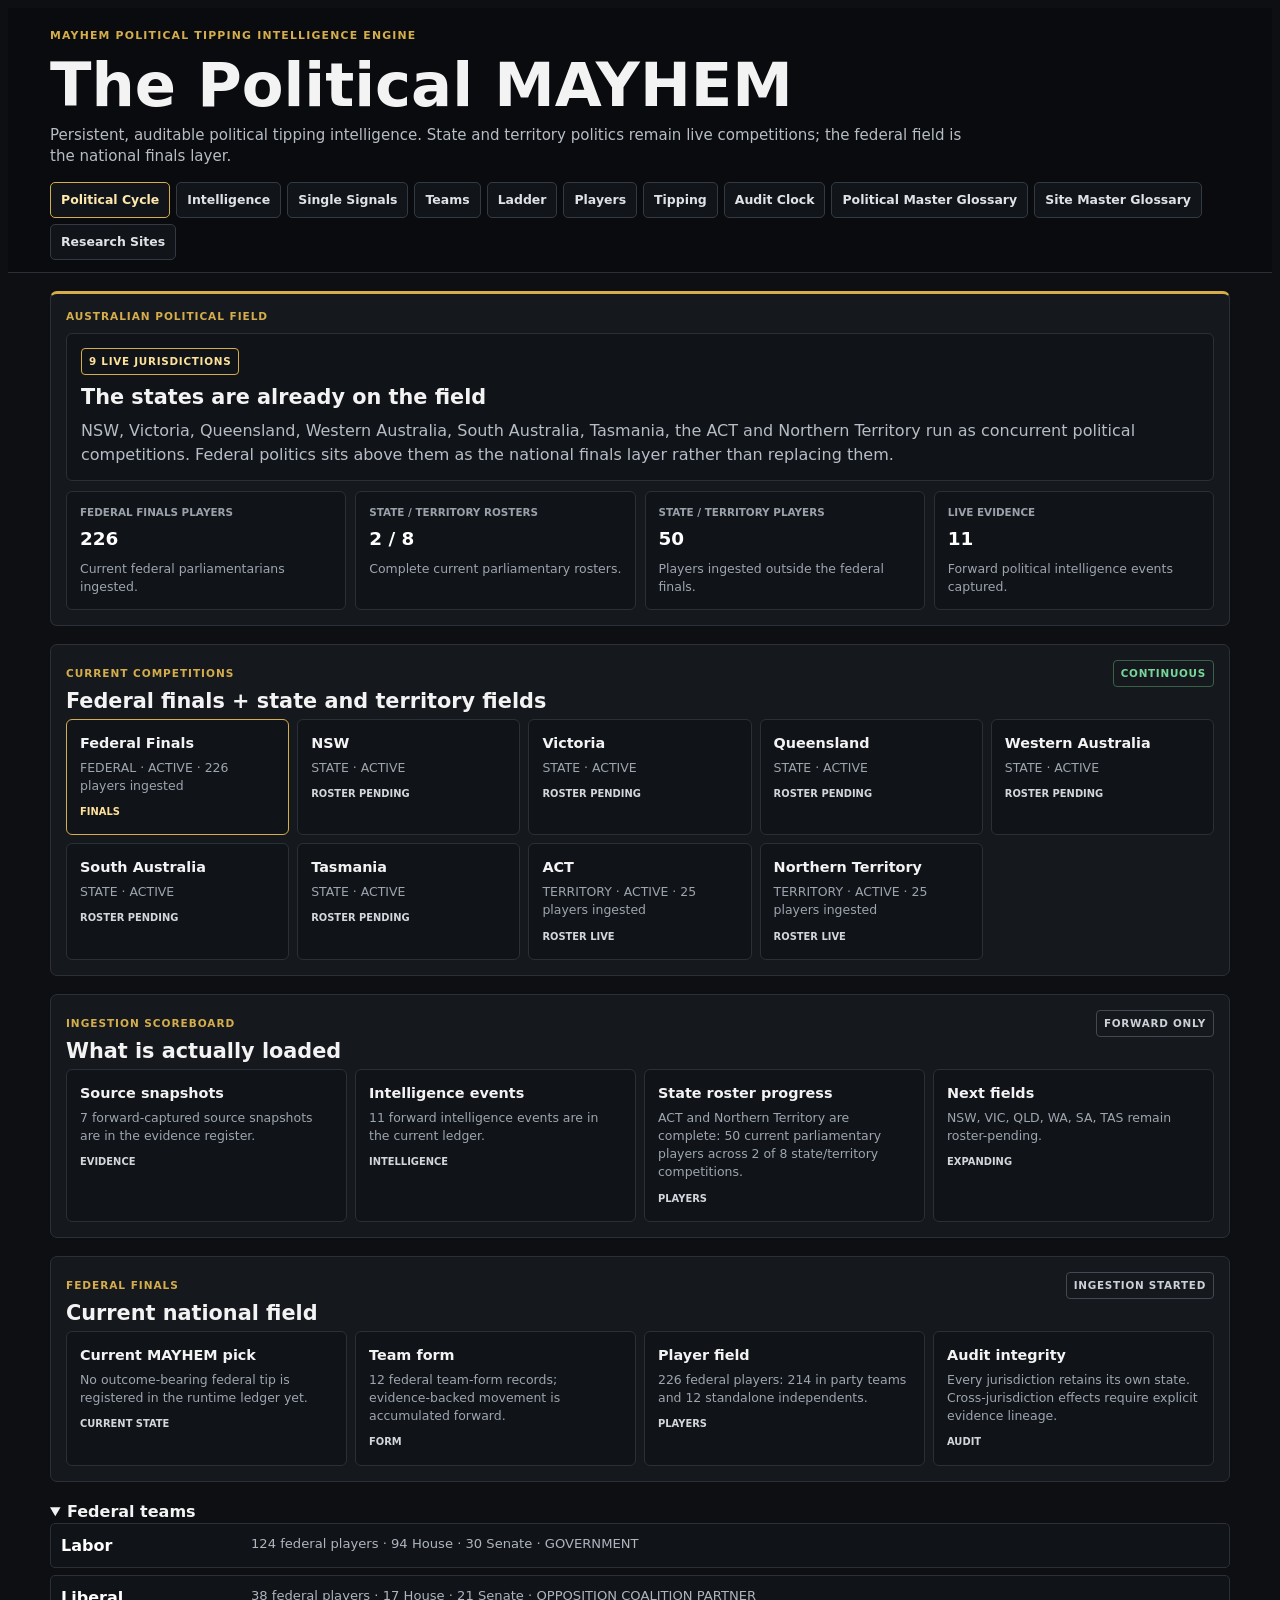
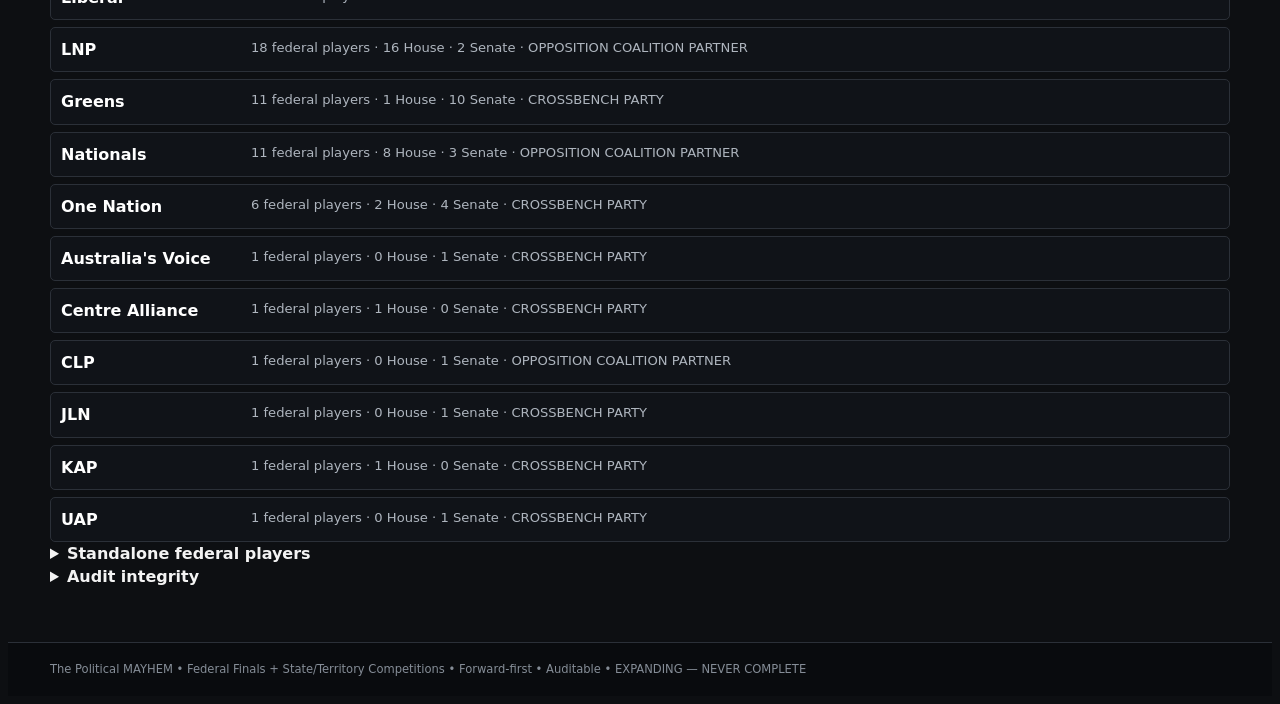
==== index.html @ 90566a1b "Show state territory roster ingestion progress" ====
<!doctype html>
<html lang="en"><head><meta charset="utf-8"><meta name="viewport" content="width=device-width,initial-scale=1"><title>The Political MAYHEM</title><link rel="stylesheet" href="site.css"></head>
<body><header class="topbar"><div class="wrap"><p class="eyebrow">MAYHEM POLITICAL TIPPING INTELLIGENCE ENGINE</p><h1>The Political MAYHEM</h1><p class="lede">Persistent, auditable political tipping intelligence. State and territory politics remain live competitions; the federal field is the national finals layer.</p><nav class="tabs"><a class="active" href="./">Political Cycle</a><a href="intelligence.html">Intelligence</a><a href="single-signals.html">Single Signals</a><a href="teams.html">Teams</a><a href="ladder.html">Ladder</a><a href="players.html">Players</a><a href="tipping.html">Tipping</a><a href="audit-clock.html">Audit Clock</a><a href="glossary.html">Political Master Glossary</a><a href="site-master-glossary.html">Site Master Glossary</a><a href="sites.html">Research Sites</a></nav></div></header>
<main class="wrap">
<section class="scoreboard"><div class="kicker">AUSTRALIAN POLITICAL FIELD</div><div class="empty-state"><span class="state-pill">9 LIVE JURISDICTIONS</span><h2>The states are already on the field</h2><p>NSW, Victoria, Queensland, Western Australia, South Australia, Tasmania, the ACT and Northern Territory run as concurrent political competitions. Federal politics sits above them as the national finals layer rather than replacing them.</p></div><div class="watch-grid"><article><small>FEDERAL FINALS PLAYERS</small><strong>226</strong><p>Current federal parliamentarians ingested.</p></article><article><small>STATE / TERRITORY ROSTERS</small><strong id="metric-state-rosters">—</strong><p>Complete current parliamentary rosters.</p></article><article><small>STATE / TERRITORY PLAYERS</small><strong id="metric-state-players">—</strong><p>Players ingested outside the federal finals.</p></article><article><small>LIVE EVIDENCE</small><strong id="metric-events">—</strong><p>Forward political intelligence events captured.</p></article></div></section>
<section><div class="section-head"><div><span class="kicker">CURRENT COMPETITIONS</span><h2>Federal finals + state and territory fields</h2></div><span class="live-dot">CONTINUOUS</span></div><div id="competition-grid" class="grid"><article><h3>Loading political fields…</h3></article></div></section>
<section><div class="section-head"><div><span class="kicker">INGESTION SCOREBOARD</span><h2>What is actually loaded</h2></div><span class="status-built">FORWARD ONLY</span></div><div class="grid"><article><h3>Source snapshots</h3><p id="source-summary">Loading source capture…</p><span>EVIDENCE</span></article><article><h3>Intelligence events</h3><p id="event-summary">Loading event ledger…</p><span>INTELLIGENCE</span></article><article><h3>State roster progress</h3><p id="state-roster-summary">Loading roster expansion…</p><span>PLAYERS</span></article><article><h3>Next fields</h3><p id="pending-summary">Loading remaining jurisdictions…</p><span>EXPANDING</span></article></div></section>
<section><div class="section-head"><div><span class="kicker">FEDERAL FINALS</span><h2>Current national field</h2></div><span class="status-built">INGESTION STARTED</span></div><div class="grid"><article><h3>Current MAYHEM pick</h3><p>No outcome-bearing federal tip is registered in the runtime ledger yet.</p><span>CURRENT STATE</span></article><article><h3>Team form</h3><p id="team-form-summary">Loading team form…</p><span>FORM</span></article><article><h3>Player field</h3><p id="player-summary">Loading players…</p><span>PLAYERS</span></article><article><h3>Audit integrity</h3><p>Every jurisdiction retains its own state. Cross-jurisdiction effects require explicit evidence lineage.</p><span>AUDIT</span></article></div></section>
<details open><summary><b>Federal teams</b></summary><div id="home-teams" class="feed"><div><b>Loading…</b><span>Current federal teams</span></div></div></details>
<details><summary><b>Standalone federal players</b></summary><p id="independent-summary">Loading independent player state…</p></details>
<details><summary><b>Audit integrity</b></summary><p>No hindsight reconstruction. No pending jurisdiction is presented as complete. Every future target keeps a distinct cutoff, freeze, verified outcome and grade.</p></details>
</main><footer><div class="wrap">The Political MAYHEM • Federal Finals + State/Territory Competitions • Forward-first • Auditable • EXPANDING — NEVER COMPLETE</div></footer>
<script>Promise.all([fetch('data/runtime/party-rosters.json?'+Date.now(),{cache:'no-store'}).then(r=>r.json()),fetch('data/runtime/team-player-form.json?'+Date.now(),{cache:'no-store'}).then(r=>r.json()),fetch('data/runtime/federal-parliamentary-players.json?'+Date.now(),{cache:'no-store'}).then(r=>r.json()),fetch('data/runtime/political-competitions.json?'+Date.now(),{cache:'no-store'}).then(r=>r.json()),fetch('data/runtime/forward-ingestion-manifest.json?'+Date.now(),{cache:'no-store'}).then(r=>r.json()),fetch('data/runtime/state-territory-parliamentary-players.json?'+Date.now(),{cache:'no-store'}).then(r=>r.json())]).then(([r,f,p,c,i,st])=>{const teams=r.parties||[];const li=i.live_evidence_ingestion||{};const completed=st.coverage?.completed_jurisdictions||[],pending=st.coverage?.pending_jurisdictions||[];document.getElementById('metric-state-rosters').textContent=`${completed.length} / 8`;document.getElementById('metric-state-players').textContent=st.coverage?.completed_player_count??0;document.getElementById('metric-events').textContent=li.intelligence_events_ingested??0;document.getElementById('source-summary').textContent=`${li.source_snapshots_ingested||0} forward-captured source snapshots are in the evidence register.`;document.getElementById('event-summary').textContent=`${li.intelligence_events_ingested||0} forward intelligence events are in the current ledger.`;document.getElementById('state-roster-summary').textContent=`ACT and Northern Territory are complete: ${st.coverage.completed_player_count} current parliamentary players across 2 of 8 state/territory competitions.`;document.getElementById('pending-summary').textContent=`${pending.map(x=>x.replace('AUS-','')).join(', ')} remain roster-pending.`;document.getElementById('team-form-summary').textContent=`${(f.team_form||[]).length} federal team-form records; evidence-backed movement is accumulated forward.`;document.getElementById('player-summary').textContent=`${p.counts.total_players} federal players: ${p.counts.party_affiliated} in party teams and ${p.counts.independents} standalone independents.`;document.getElementById('independent-summary').textContent=`${p.counts.independents} independent federal parliamentarians remain standalone players rather than a synthetic team.`;document.getElementById('competition-grid').innerHTML=(c.competitions||[]).map(x=>`<article class="${x.level==='FEDERAL'?'next':''}"><h3>${x.public_label}</h3><p>${x.level.replace('_',' ')} · ${x.field_state}${x.ingested_player_count!=null?` · ${x.ingested_player_count} players ingested`:''}</p><span>${x.level==='FEDERAL'?'FINALS':x.ingestion_state==='CURRENT_PARLIAMENTARY_ROSTER_INGESTED'?'ROSTER LIVE':'ROSTER PENDING'}</span></article>`).join('');document.getElementById('home-teams').innerHTML=teams.slice().sort((a,b)=>b.player_count-a.player_count||a.short_name.localeCompare(b.short_name)).map(x=>`<div><b>${x.short_name}</b><span>${x.player_count} federal players · ${x.house_players} House · ${x.senate_players} Senate · ${x.team_state.replaceAll('_',' ')}</span></div>`).join('')}).catch(()=>{});</script></body></html>
---- site.css ----
:root{font-family:Inter,system-ui,-apple-system,BlinkMacSystemFont,"Segoe UI",sans-serif;color:#f3f3f3;background:#0d0f12;line-height:1.45;--panel:#15181d;--panel2:#101318;--line:#2b3038;--gold:#d5ad4b;--muted:#9aa1ab;--good:#78d69a}.wrap{width:min(1180px,calc(100% - 24px));margin:auto}.topbar{background:#090b0e;border-bottom:1px solid var(--line);padding:20px 0 12px;position:sticky;top:0;z-index:10}.eyebrow{margin:0;color:var(--gold);font-size:.68rem;letter-spacing:.11em;font-weight:900}.topbar h1{font-size:clamp(2rem,6vw,3.8rem);line-height:.95;margin:.22em 0 .16em}.lede{max-width:920px;color:#b7bdc5;margin:0 0 14px;font-size:.94rem}.tabs{display:flex;flex-wrap:wrap;gap:6px}.tabs a{color:#dfe3e8;text-decoration:none;border:1px solid #343a43;background:#11151a;padding:8px 10px;border-radius:5px;font-size:.78rem;font-weight:800}.tabs a.active,.tabs a:hover{border-color:var(--gold);color:#ffe9ad}main{padding:18px 0 54px}section{margin:0 0 18px;background:var(--panel);border:1px solid var(--line);border-radius:7px;padding:15px}.kicker{font-size:.66rem;font-weight:900;letter-spacing:.09em;color:var(--gold)}h2{font-size:1.3rem;margin:.2em 0 .55em}.scoreboard{border-top:3px solid var(--gold)}.empty-state{background:var(--panel2);border:1px solid var(--line);padding:14px;border-radius:6px;margin-top:8px}.empty-state h2{margin:.35em 0}.empty-state p,.section-copy{color:#b6bdc6;margin:0}.state-pill,.live-dot,.status-built,.status-live{display:inline-block;font-size:.65rem;font-weight:900;letter-spacing:.07em;border:1px solid #424955;padding:5px 7px;border-radius:4px}.state-pill,.status-live{border-color:var(--gold);color:#ffe29a}.live-dot{color:var(--good);border-color:#386248}.status-built{color:#cbd1d8}.watch-grid{display:grid;grid-template-columns:repeat(4,1fr);gap:9px;margin-top:10px}.watch-grid article,.clock-grid article,.grid article{background:var(--panel2);border:1px solid var(--line);border-radius:6px;padding:13px}.watch-grid small{display:block;color:var(--muted);font-size:.65rem;font-weight:800}.watch-grid strong{display:block;font-size:1.15rem;margin:.35em 0;color:#fff}.watch-grid p,.grid p{font-size:.78rem;color:#9da5af;margin:0}.section-head{display:flex;align-items:flex-start;justify-content:space-between;gap:12px}.section-head h2{margin:.15em 0}.feed{display:grid;gap:7px}.feed div{display:grid;grid-template-columns:180px 1fr;gap:10px;padding:10px;background:var(--panel2);border:1px solid var(--line);border-radius:5px}.feed b{color:#fff}.feed span{color:#aeb5be;font-size:.82rem}.tip-flow{display:flex;flex-wrap:wrap;gap:6px;align-items:center;margin:10px 0}.node{padding:9px 10px;border:1px solid #3a414b;background:var(--panel2);border-radius:5px;font-size:.8rem;font-weight:800}.arrow{color:var(--gold);font-weight:900}.rules{display:grid;gap:7px}.rules p{background:var(--panel2);border-left:3px solid var(--gold);margin:0;padding:9px 11px;color:#b9c0c8;font-size:.8rem}.clock-grid{display:grid;grid-template-columns:repeat(3,1fr);gap:8px}.clock-grid strong{display:block;color:#fff;font-size:.78rem}.clock-grid span{display:block;color:#9ea6b0;font-size:.76rem;margin-top:4px}.grid{display:grid;grid-template-columns:repeat(auto-fit,minmax(210px,1fr));gap:8px}.grid h3{font-size:.9rem;margin:0 0 5px}.grid article>span{display:inline-block;margin-top:10px;font-size:.62rem;font-weight:900;color:#d2d7dd}.grid article.next{border-color:var(--gold)}.grid article.next>span{color:#ffe09a}.layers{display:grid;gap:7px;margin-top:10px}.layers div{display:grid;grid-template-columns:150px 210px 1fr;gap:10px;align-items:center;padding:10px;background:var(--panel2);border:1px solid var(--line);border-radius:5px}.layers small{font-family:ui-monospace,SFMono-Regular,Menlo,monospace;color:#d1b364}.layers p{margin:0;color:#9fa7b1;font-size:.78rem}.roster-meta{margin:10px 0;color:#8f98a4;font-size:.72rem}.party-rosters{display:grid;grid-template-columns:repeat(auto-fit,minmax(300px,1fr));gap:10px;margin-top:10px}.party-card{background:#0d1014;border:1px solid #303640;border-radius:7px;overflow:hidden}.party-head{display:flex;justify-content:space-between;gap:10px;padding:13px;border-bottom:1px solid #272d35;background:#11151a}.team-label,.player-label{display:block;font-size:.58rem;letter-spacing:.1em;font-weight:900;color:var(--gold)}.party-head h3{margin:.1em 0 0;font-size:1.2rem}.party-full{margin:2px 0 0;color:#9099a5;font-size:.72rem}.team-state{align-self:flex-start;border:1px solid #3b424d;border-radius:4px;padding:4px 6px;font-size:.58rem;font-weight:900;color:#c8ced5;text-align:right}.leader-strip{display:grid;grid-template-columns:110px 1fr;gap:8px;padding:9px 12px;border-bottom:1px solid #242a31;background:#15191f;font-size:.72rem}.leader-strip b{color:#d5ad4b}.leader-strip span{color:#f3f3f3;font-weight:800}.form-strip{display:grid;grid-template-columns:repeat(4,1fr);gap:1px;background:#242a31;border-bottom:1px solid #242a31}.form-strip>div{background:#101318;padding:9px 10px}.form-strip small{display:block;color:#7f8995;font-size:.56rem;font-weight:900;letter-spacing:.06em}.form-strip strong{display:block;color:#f1f3f5;font-size:.7rem;margin-top:2px}.roster{display:grid}.player-row{display:grid;grid-template-columns:minmax(130px,.8fr) 1.2fr;gap:10px;padding:10px 12px;border-bottom:1px solid #20262d}.player-row:last-child{border-bottom:0}.player-row b{display:block;color:#fff;font-size:.8rem;margin-top:2px}.player-row>span{font-size:.72rem;color:#9fa8b3}footer{border-top:1px solid var(--line);background:#090b0e;color:#858d97;padding:18px 0;font-size:.72rem}@media(max-width:760px){.topbar{position:static}.lede{font-size:.85rem}.tabs{gap:5px}.tabs a{font-size:.7rem;padding:7px 8px}.watch-grid{grid-template-columns:1fr 1fr}.clock-grid{grid-template-columns:1fr}.feed div,.layers div{grid-template-columns:1fr}.tip-flow{display:grid;grid-template-columns:1fr}.arrow{display:none}.node{width:100%;box-sizing:border-box}.section-head{align-items:flex-start}.grid{grid-template-columns:1fr 1fr}.party-rosters{grid-template-columns:1fr}.player-row{grid-template-columns:1fr}.leader-strip{grid-template-columns:1fr}.form-strip{grid-template-columns:1fr 1fr}}@media(max-width:460px){.wrap{width:min(100% - 14px,1180px)}section{padding:11px}.watch-grid,.grid{grid-template-columns:1fr}.topbar h1{font-size:2.1rem}.tabs a{flex:1 1 auto;text-align:center}.section-head{display:block}.section-head>span{margin-top:4px}.empty-state h2{font-size:1.15rem}.party-head{display:block}.team-state{display:inline-block;margin-top:7px}.form-strip{grid-template-columns:1fr 1fr}}
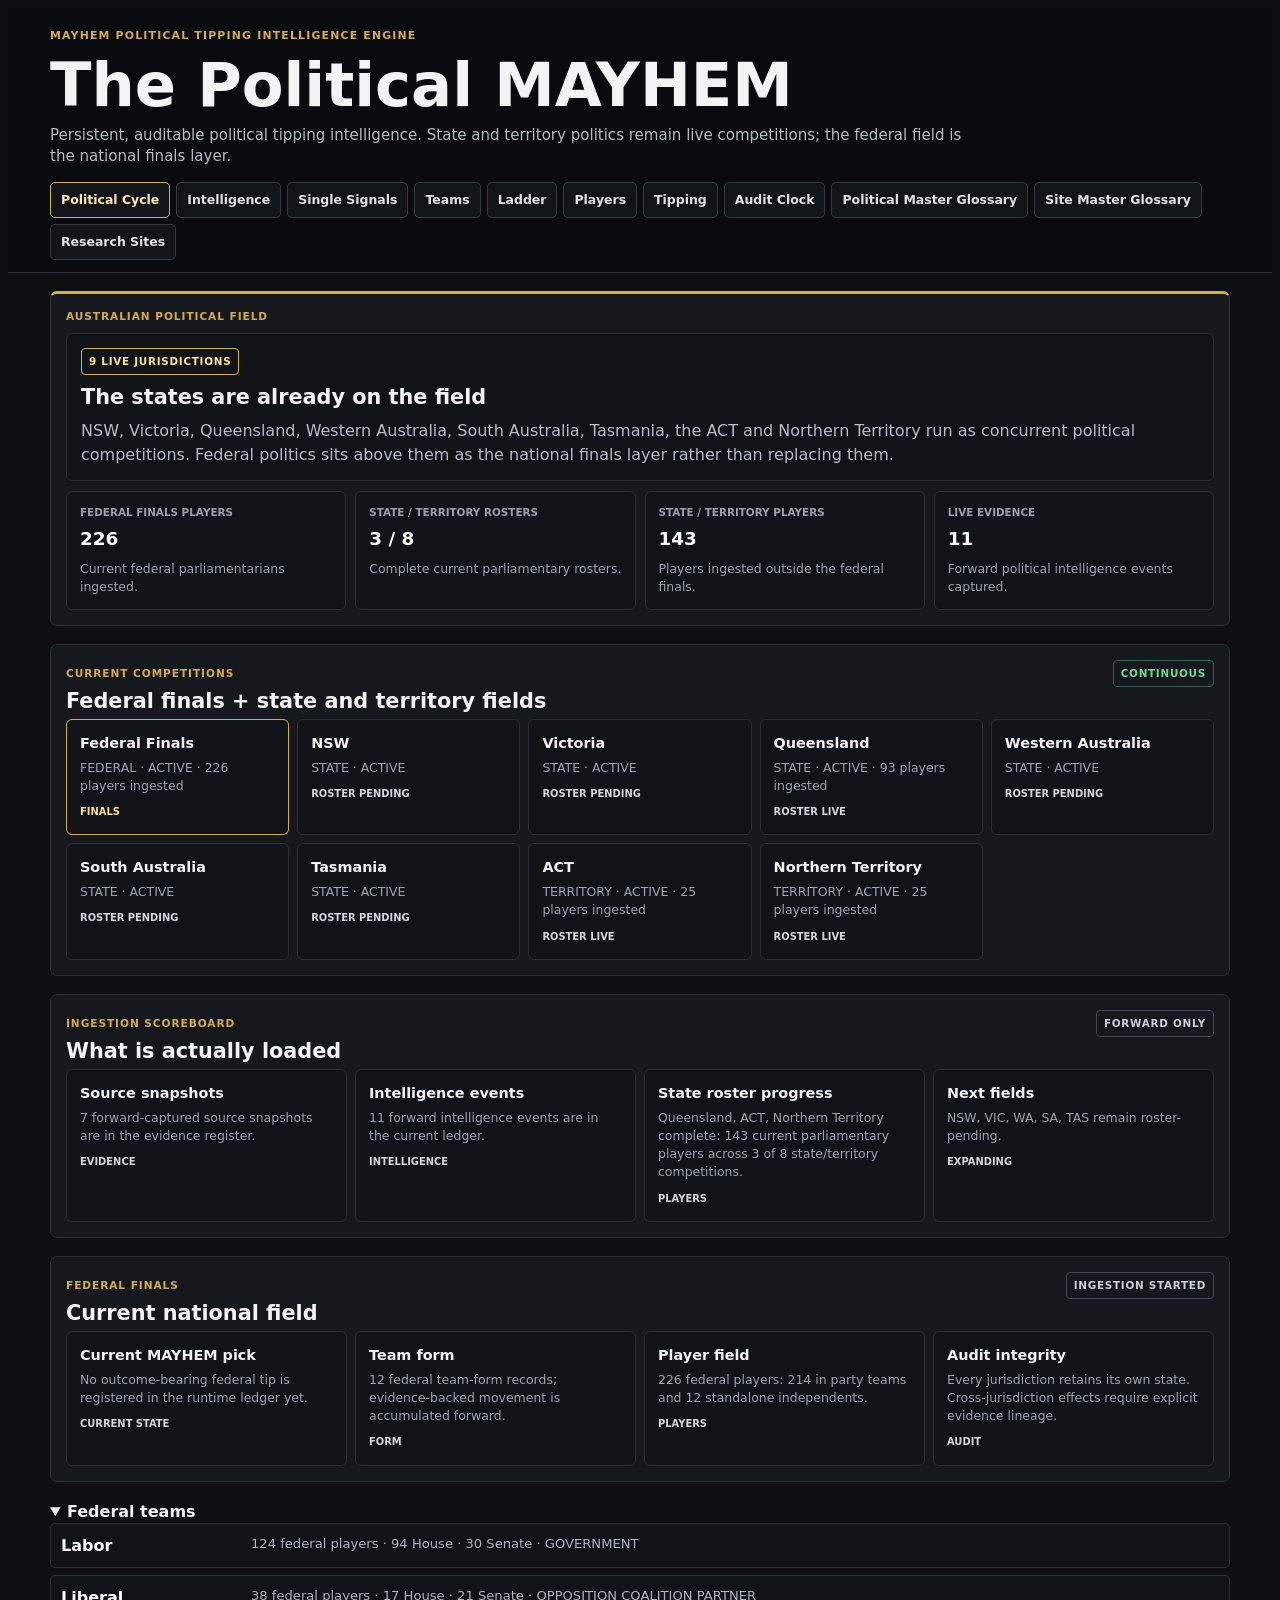
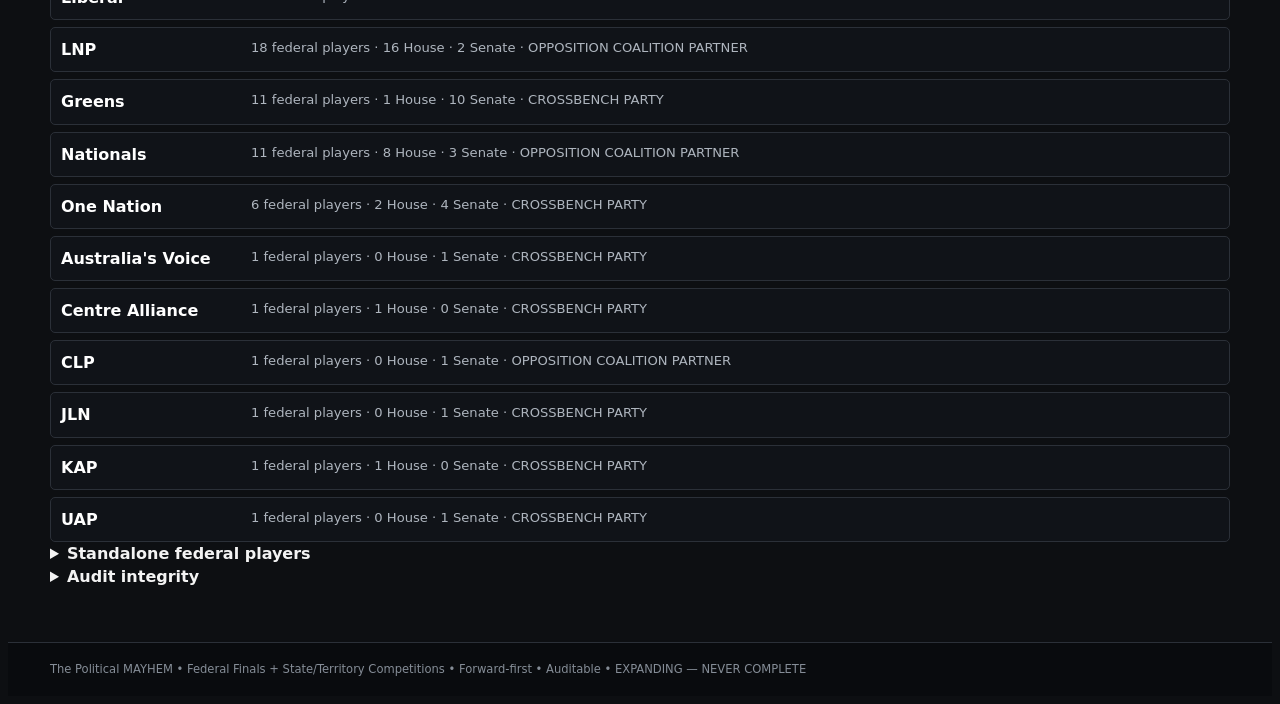
==== commit 251e2a2c: "Show Queensland roster ingestion on political field" ====
--- a/index.html
+++ b/index.html
@@ -10,4 +10,4 @@
 <details><summary><b>Standalone federal players</b></summary><p id="independent-summary">Loading independent player state…</p></details>
 <details><summary><b>Audit integrity</b></summary><p>No hindsight reconstruction. No pending jurisdiction is presented as complete. Every future target keeps a distinct cutoff, freeze, verified outcome and grade.</p></details>
 </main><footer><div class="wrap">The Political MAYHEM • Federal Finals + State/Territory Competitions • Forward-first • Auditable • EXPANDING — NEVER COMPLETE</div></footer>
-<script>Promise.all([fetch('data/runtime/party-rosters.json?'+Date.now(),{cache:'no-store'}).then(r=>r.json()),fetch('data/runtime/team-player-form.json?'+Date.now(),{cache:'no-store'}).then(r=>r.json()),fetch('data/runtime/federal-parliamentary-players.json?'+Date.now(),{cache:'no-store'}).then(r=>r.json()),fetch('data/runtime/political-competitions.json?'+Date.now(),{cache:'no-store'}).then(r=>r.json()),fetch('data/runtime/forward-ingestion-manifest.json?'+Date.now(),{cache:'no-store'}).then(r=>r.json()),fetch('data/runtime/state-territory-parliamentary-players.json?'+Date.now(),{cache:'no-store'}).then(r=>r.json())]).then(([r,f,p,c,i,st])=>{const teams=r.parties||[];const li=i.live_evidence_ingestion||{};const completed=st.coverage?.completed_jurisdictions||[],pending=st.coverage?.pending_jurisdictions||[];document.getElementById('metric-state-rosters').textContent=`${completed.length} / 8`;document.getElementById('metric-state-players').textContent=st.coverage?.completed_player_count??0;document.getElementById('metric-events').textContent=li.intelligence_events_ingested??0;document.getElementById('source-summary').textContent=`${li.source_snapshots_ingested||0} forward-captured source snapshots are in the evidence register.`;document.getElementById('event-summary').textContent=`${li.intelligence_events_ingested||0} forward intelligence events are in the current ledger.`;document.getElementById('state-roster-summary').textContent=`ACT and Northern Territory are complete: ${st.coverage.completed_player_count} current parliamentary players across 2 of 8 state/territory competitions.`;document.getElementById('pending-summary').textContent=`${pending.map(x=>x.replace('AUS-','')).join(', ')} remain roster-pending.`;document.getElementById('team-form-summary').textContent=`${(f.team_form||[]).length} federal team-form records; evidence-backed movement is accumulated forward.`;document.getElementById('player-summary').textContent=`${p.counts.total_players} federal players: ${p.counts.party_affiliated} in party teams and ${p.counts.independents} standalone independents.`;document.getElementById('independent-summary').textContent=`${p.counts.independents} independent federal parliamentarians remain standalone players rather than a synthetic team.`;document.getElementById('competition-grid').innerHTML=(c.competitions||[]).map(x=>`<article class="${x.level==='FEDERAL'?'next':''}"><h3>${x.public_label}</h3><p>${x.level.replace('_',' ')} · ${x.field_state}${x.ingested_player_count!=null?` · ${x.ingested_player_count} players ingested`:''}</p><span>${x.level==='FEDERAL'?'FINALS':x.ingestion_state==='CURRENT_PARLIAMENTARY_ROSTER_INGESTED'?'ROSTER LIVE':'ROSTER PENDING'}</span></article>`).join('');document.getElementById('home-teams').innerHTML=teams.slice().sort((a,b)=>b.player_count-a.player_count||a.short_name.localeCompare(b.short_name)).map(x=>`<div><b>${x.short_name}</b><span>${x.player_count} federal players · ${x.house_players} House · ${x.senate_players} Senate · ${x.team_state.replaceAll('_',' ')}</span></div>`).join('')}).catch(()=>{});</script></body></html>+<script>Promise.all([fetch('data/runtime/party-rosters.json?'+Date.now(),{cache:'no-store'}).then(r=>r.json()),fetch('data/runtime/team-player-form.json?'+Date.now(),{cache:'no-store'}).then(r=>r.json()),fetch('data/runtime/federal-parliamentary-players.json?'+Date.now(),{cache:'no-store'}).then(r=>r.json()),fetch('data/runtime/political-competitions.json?'+Date.now(),{cache:'no-store'}).then(r=>r.json()),fetch('data/runtime/forward-ingestion-manifest.json?'+Date.now(),{cache:'no-store'}).then(r=>r.json())]).then(([r,f,p,c,i])=>{const teams=r.parties||[];const li=i.live_evidence_ingestion||{},progress=c.ingestion_progress||{};const completeFields=(c.competitions||[]).filter(x=>x.level!=='FEDERAL'&&x.ingestion_state==='CURRENT_PARLIAMENTARY_ROSTER_INGESTED');const pending=progress.remaining_jurisdictions||[];document.getElementById('metric-state-rosters').textContent=`${progress.state_territory_jurisdictions_with_complete_current_player_rosters||0} / ${progress.state_territory_jurisdictions_total||8}`;document.getElementById('metric-state-players').textContent=progress.state_territory_players_ingested||0;document.getElementById('metric-events').textContent=li.intelligence_events_ingested??0;document.getElementById('source-summary').textContent=`${li.source_snapshots_ingested||0} forward-captured source snapshots are in the evidence register.`;document.getElementById('event-summary').textContent=`${li.intelligence_events_ingested||0} forward intelligence events are in the current ledger.`;document.getElementById('state-roster-summary').textContent=`${completeFields.map(x=>x.public_label).join(', ')} complete: ${progress.state_territory_players_ingested||0} current parliamentary players across ${completeFields.length} of ${progress.state_territory_jurisdictions_total||8} state/territory competitions.`;document.getElementById('pending-summary').textContent=`${pending.map(x=>x.replace('AUS-','')).join(', ')} remain roster-pending.`;document.getElementById('team-form-summary').textContent=`${(f.team_form||[]).length} federal team-form records; evidence-backed movement is accumulated forward.`;document.getElementById('player-summary').textContent=`${p.counts.total_players} federal players: ${p.counts.party_affiliated} in party teams and ${p.counts.independents} standalone independents.`;document.getElementById('independent-summary').textContent=`${p.counts.independents} independent federal parliamentarians remain standalone players rather than a synthetic team.`;document.getElementById('competition-grid').innerHTML=(c.competitions||[]).map(x=>`<article class="${x.level==='FEDERAL'?'next':''}"><h3>${x.public_label}</h3><p>${x.level.replace('_',' ')} · ${x.field_state}${x.ingested_player_count!=null?` · ${x.ingested_player_count} players ingested`:''}</p><span>${x.level==='FEDERAL'?'FINALS':x.ingestion_state==='CURRENT_PARLIAMENTARY_ROSTER_INGESTED'?'ROSTER LIVE':'ROSTER PENDING'}</span></article>`).join('');document.getElementById('home-teams').innerHTML=teams.slice().sort((a,b)=>b.player_count-a.player_count||a.short_name.localeCompare(b.short_name)).map(x=>`<div><b>${x.short_name}</b><span>${x.player_count} federal players · ${x.house_players} House · ${x.senate_players} Senate · ${x.team_state.replaceAll('_',' ')}</span></div>`).join('')}).catch(()=>{});</script></body></html>
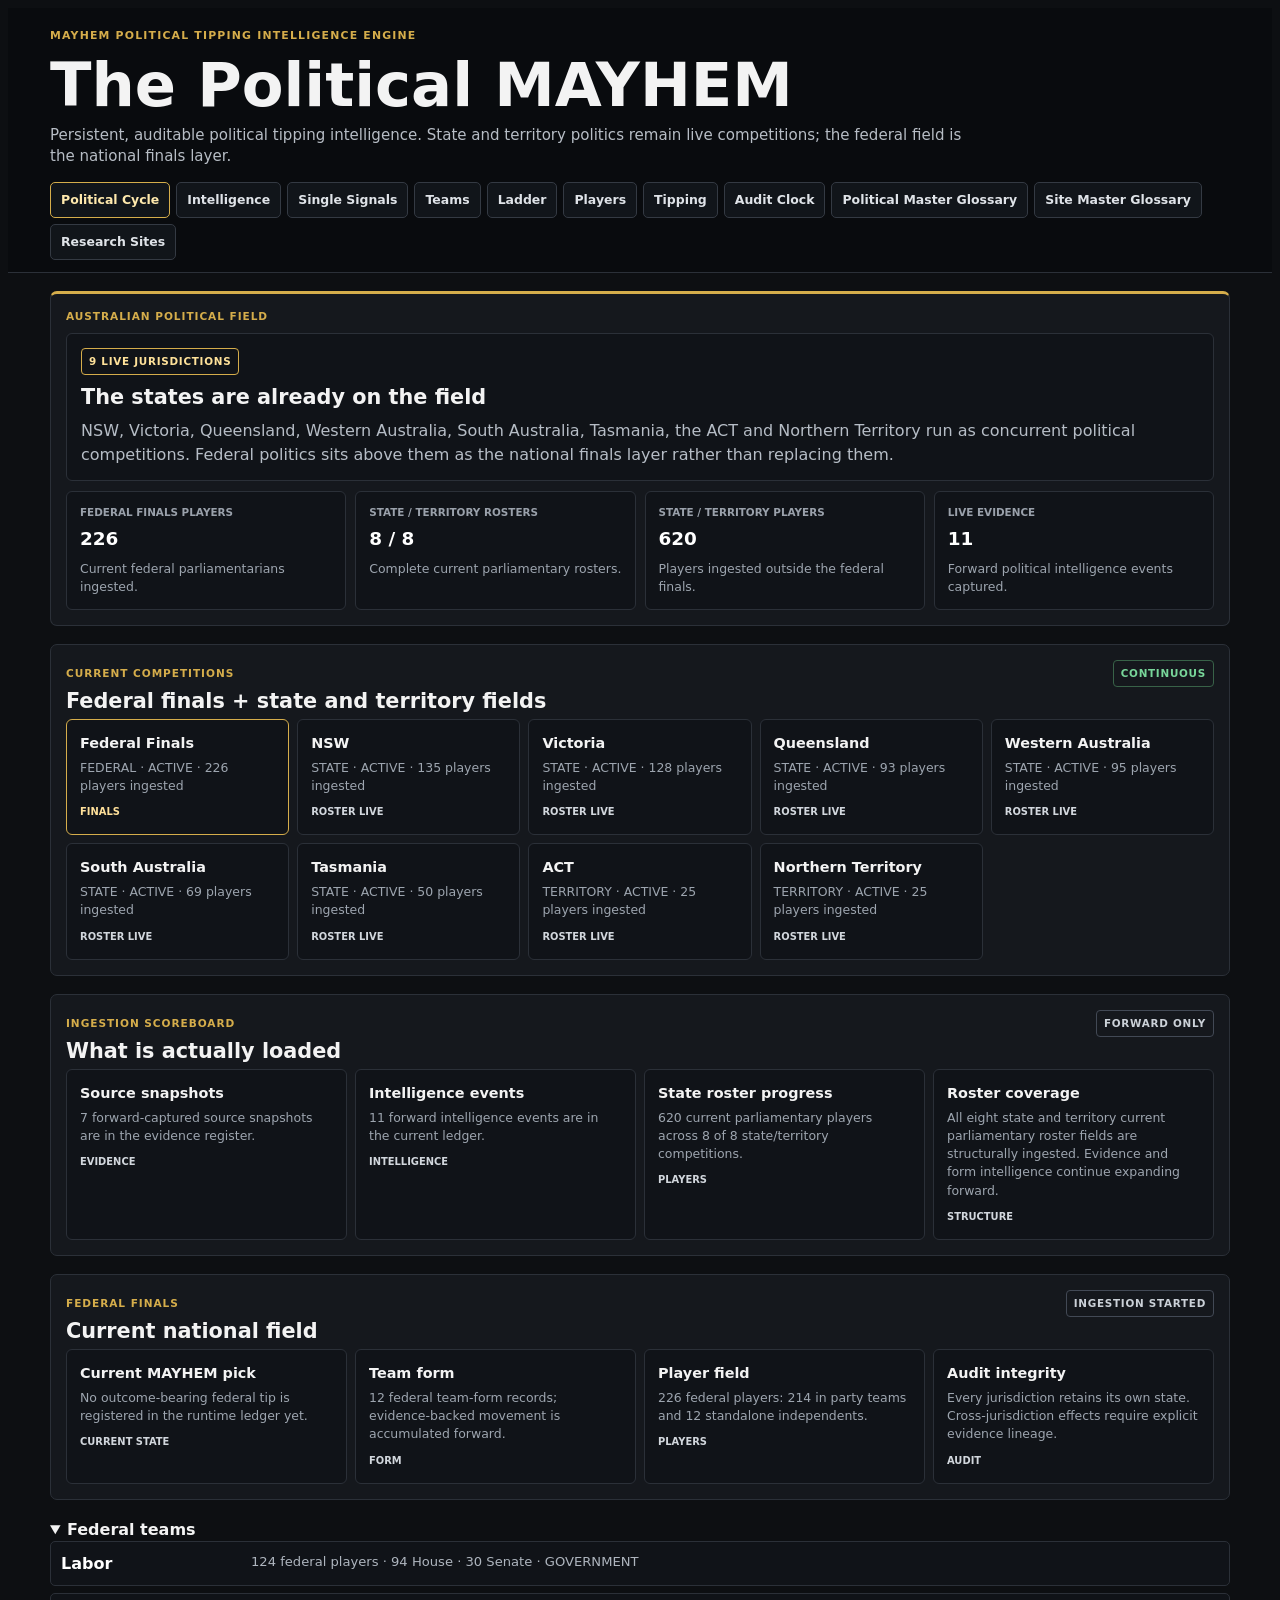
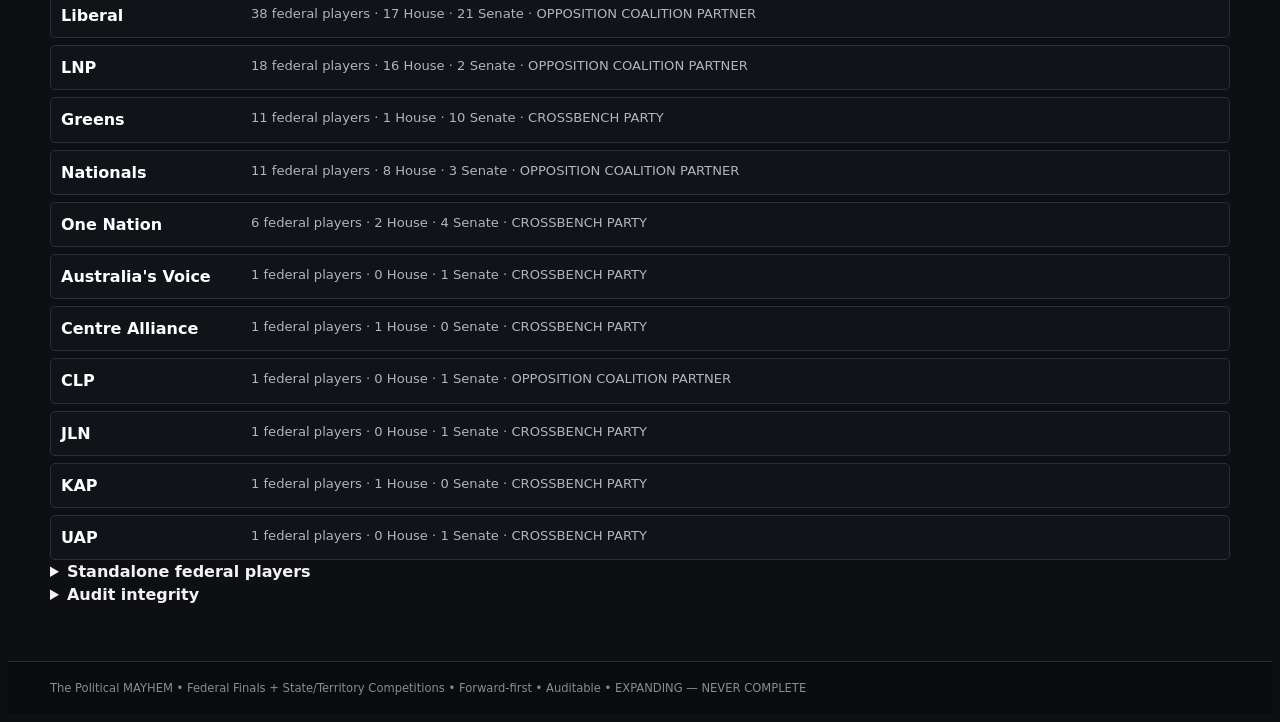
==== commit d896678c: "Show complete Australian parliamentary roster coverage on field dashboard" ====
--- a/index.html
+++ b/index.html
@@ -4,10 +4,10 @@
 <main class="wrap">
 <section class="scoreboard"><div class="kicker">AUSTRALIAN POLITICAL FIELD</div><div class="empty-state"><span class="state-pill">9 LIVE JURISDICTIONS</span><h2>The states are already on the field</h2><p>NSW, Victoria, Queensland, Western Australia, South Australia, Tasmania, the ACT and Northern Territory run as concurrent political competitions. Federal politics sits above them as the national finals layer rather than replacing them.</p></div><div class="watch-grid"><article><small>FEDERAL FINALS PLAYERS</small><strong>226</strong><p>Current federal parliamentarians ingested.</p></article><article><small>STATE / TERRITORY ROSTERS</small><strong id="metric-state-rosters">—</strong><p>Complete current parliamentary rosters.</p></article><article><small>STATE / TERRITORY PLAYERS</small><strong id="metric-state-players">—</strong><p>Players ingested outside the federal finals.</p></article><article><small>LIVE EVIDENCE</small><strong id="metric-events">—</strong><p>Forward political intelligence events captured.</p></article></div></section>
 <section><div class="section-head"><div><span class="kicker">CURRENT COMPETITIONS</span><h2>Federal finals + state and territory fields</h2></div><span class="live-dot">CONTINUOUS</span></div><div id="competition-grid" class="grid"><article><h3>Loading political fields…</h3></article></div></section>
-<section><div class="section-head"><div><span class="kicker">INGESTION SCOREBOARD</span><h2>What is actually loaded</h2></div><span class="status-built">FORWARD ONLY</span></div><div class="grid"><article><h3>Source snapshots</h3><p id="source-summary">Loading source capture…</p><span>EVIDENCE</span></article><article><h3>Intelligence events</h3><p id="event-summary">Loading event ledger…</p><span>INTELLIGENCE</span></article><article><h3>State roster progress</h3><p id="state-roster-summary">Loading roster expansion…</p><span>PLAYERS</span></article><article><h3>Next fields</h3><p id="pending-summary">Loading remaining jurisdictions…</p><span>EXPANDING</span></article></div></section>
+<section><div class="section-head"><div><span class="kicker">INGESTION SCOREBOARD</span><h2>What is actually loaded</h2></div><span class="status-built">FORWARD ONLY</span></div><div class="grid"><article><h3>Source snapshots</h3><p id="source-summary">Loading source capture…</p><span>EVIDENCE</span></article><article><h3>Intelligence events</h3><p id="event-summary">Loading event ledger…</p><span>INTELLIGENCE</span></article><article><h3>State roster progress</h3><p id="state-roster-summary">Loading roster coverage…</p><span>PLAYERS</span></article><article><h3>Roster coverage</h3><p id="pending-summary">Loading coverage state…</p><span>STRUCTURE</span></article></div></section>
 <section><div class="section-head"><div><span class="kicker">FEDERAL FINALS</span><h2>Current national field</h2></div><span class="status-built">INGESTION STARTED</span></div><div class="grid"><article><h3>Current MAYHEM pick</h3><p>No outcome-bearing federal tip is registered in the runtime ledger yet.</p><span>CURRENT STATE</span></article><article><h3>Team form</h3><p id="team-form-summary">Loading team form…</p><span>FORM</span></article><article><h3>Player field</h3><p id="player-summary">Loading players…</p><span>PLAYERS</span></article><article><h3>Audit integrity</h3><p>Every jurisdiction retains its own state. Cross-jurisdiction effects require explicit evidence lineage.</p><span>AUDIT</span></article></div></section>
 <details open><summary><b>Federal teams</b></summary><div id="home-teams" class="feed"><div><b>Loading…</b><span>Current federal teams</span></div></div></details>
 <details><summary><b>Standalone federal players</b></summary><p id="independent-summary">Loading independent player state…</p></details>
-<details><summary><b>Audit integrity</b></summary><p>No hindsight reconstruction. No pending jurisdiction is presented as complete. Every future target keeps a distinct cutoff, freeze, verified outcome and grade.</p></details>
+<details><summary><b>Audit integrity</b></summary><p>No hindsight reconstruction. Structural roster completion does not imply complete political intelligence coverage. Every future target keeps a distinct cutoff, freeze, verified outcome and grade.</p></details>
 </main><footer><div class="wrap">The Political MAYHEM • Federal Finals + State/Territory Competitions • Forward-first • Auditable • EXPANDING — NEVER COMPLETE</div></footer>
-<script>Promise.all([fetch('data/runtime/party-rosters.json?'+Date.now(),{cache:'no-store'}).then(r=>r.json()),fetch('data/runtime/team-player-form.json?'+Date.now(),{cache:'no-store'}).then(r=>r.json()),fetch('data/runtime/federal-parliamentary-players.json?'+Date.now(),{cache:'no-store'}).then(r=>r.json()),fetch('data/runtime/political-competitions.json?'+Date.now(),{cache:'no-store'}).then(r=>r.json()),fetch('data/runtime/forward-ingestion-manifest.json?'+Date.now(),{cache:'no-store'}).then(r=>r.json())]).then(([r,f,p,c,i])=>{const teams=r.parties||[];const li=i.live_evidence_ingestion||{},progress=c.ingestion_progress||{};const completeFields=(c.competitions||[]).filter(x=>x.level!=='FEDERAL'&&x.ingestion_state==='CURRENT_PARLIAMENTARY_ROSTER_INGESTED');const pending=progress.remaining_jurisdictions||[];document.getElementById('metric-state-rosters').textContent=`${progress.state_territory_jurisdictions_with_complete_current_player_rosters||0} / ${progress.state_territory_jurisdictions_total||8}`;document.getElementById('metric-state-players').textContent=progress.state_territory_players_ingested||0;document.getElementById('metric-events').textContent=li.intelligence_events_ingested??0;document.getElementById('source-summary').textContent=`${li.source_snapshots_ingested||0} forward-captured source snapshots are in the evidence register.`;document.getElementById('event-summary').textContent=`${li.intelligence_events_ingested||0} forward intelligence events are in the current ledger.`;document.getElementById('state-roster-summary').textContent=`${completeFields.map(x=>x.public_label).join(', ')} complete: ${progress.state_territory_players_ingested||0} current parliamentary players across ${completeFields.length} of ${progress.state_territory_jurisdictions_total||8} state/territory competitions.`;document.getElementById('pending-summary').textContent=`${pending.map(x=>x.replace('AUS-','')).join(', ')} remain roster-pending.`;document.getElementById('team-form-summary').textContent=`${(f.team_form||[]).length} federal team-form records; evidence-backed movement is accumulated forward.`;document.getElementById('player-summary').textContent=`${p.counts.total_players} federal players: ${p.counts.party_affiliated} in party teams and ${p.counts.independents} standalone independents.`;document.getElementById('independent-summary').textContent=`${p.counts.independents} independent federal parliamentarians remain standalone players rather than a synthetic team.`;document.getElementById('competition-grid').innerHTML=(c.competitions||[]).map(x=>`<article class="${x.level==='FEDERAL'?'next':''}"><h3>${x.public_label}</h3><p>${x.level.replace('_',' ')} · ${x.field_state}${x.ingested_player_count!=null?` · ${x.ingested_player_count} players ingested`:''}</p><span>${x.level==='FEDERAL'?'FINALS':x.ingestion_state==='CURRENT_PARLIAMENTARY_ROSTER_INGESTED'?'ROSTER LIVE':'ROSTER PENDING'}</span></article>`).join('');document.getElementById('home-teams').innerHTML=teams.slice().sort((a,b)=>b.player_count-a.player_count||a.short_name.localeCompare(b.short_name)).map(x=>`<div><b>${x.short_name}</b><span>${x.player_count} federal players · ${x.house_players} House · ${x.senate_players} Senate · ${x.team_state.replaceAll('_',' ')}</span></div>`).join('')}).catch(()=>{});</script></body></html>+<script>Promise.all([fetch('data/runtime/party-rosters.json?'+Date.now(),{cache:'no-store'}).then(r=>r.json()),fetch('data/runtime/team-player-form.json?'+Date.now(),{cache:'no-store'}).then(r=>r.json()),fetch('data/runtime/federal-parliamentary-players.json?'+Date.now(),{cache:'no-store'}).then(r=>r.json()),fetch('data/runtime/political-competitions.json?'+Date.now(),{cache:'no-store'}).then(r=>r.json()),fetch('data/runtime/forward-ingestion-manifest.json?'+Date.now(),{cache:'no-store'}).then(r=>r.json())]).then(([r,f,p,c,i])=>{const teams=r.parties||[];const li=i.live_evidence_ingestion||{},progress=c.ingestion_progress||{};const completeFields=(c.competitions||[]).filter(x=>x.level!=='FEDERAL'&&x.ingestion_state==='CURRENT_PARLIAMENTARY_ROSTER_INGESTED');const pending=progress.remaining_jurisdictions||[];document.getElementById('metric-state-rosters').textContent=`${progress.state_territory_jurisdictions_with_complete_current_player_rosters||0} / ${progress.state_territory_jurisdictions_total||8}`;document.getElementById('metric-state-players').textContent=progress.state_territory_players_ingested||0;document.getElementById('metric-events').textContent=li.intelligence_events_ingested??0;document.getElementById('source-summary').textContent=`${li.source_snapshots_ingested||0} forward-captured source snapshots are in the evidence register.`;document.getElementById('event-summary').textContent=`${li.intelligence_events_ingested||0} forward intelligence events are in the current ledger.`;document.getElementById('state-roster-summary').textContent=`${progress.state_territory_players_ingested||0} current parliamentary players across ${completeFields.length} of ${progress.state_territory_jurisdictions_total||8} state/territory competitions.`;document.getElementById('pending-summary').textContent=pending.length?`${pending.map(x=>x.replace('AUS-','')).join(', ')} remain roster-pending.`:'All eight state and territory current parliamentary roster fields are structurally ingested. Evidence and form intelligence continue expanding forward.';document.getElementById('team-form-summary').textContent=`${(f.team_form||[]).length} federal team-form records; evidence-backed movement is accumulated forward.`;document.getElementById('player-summary').textContent=`${p.counts.total_players} federal players: ${p.counts.party_affiliated} in party teams and ${p.counts.independents} standalone independents.`;document.getElementById('independent-summary').textContent=`${p.counts.independents} independent federal parliamentarians remain standalone players rather than a synthetic team.`;document.getElementById('competition-grid').innerHTML=(c.competitions||[]).map(x=>`<article class="${x.level==='FEDERAL'?'next':''}"><h3>${x.public_label}</h3><p>${x.level.replace('_',' ')} · ${x.field_state}${x.ingested_player_count!=null?` · ${x.ingested_player_count} players ingested`:''}</p><span>${x.level==='FEDERAL'?'FINALS':x.ingestion_state==='CURRENT_PARLIAMENTARY_ROSTER_INGESTED'?'ROSTER LIVE':'ROSTER PENDING'}</span></article>`).join('');document.getElementById('home-teams').innerHTML=teams.slice().sort((a,b)=>b.player_count-a.player_count||a.short_name.localeCompare(b.short_name)).map(x=>`<div><b>${x.short_name}</b><span>${x.player_count} federal players · ${x.house_players} House · ${x.senate_players} Senate · ${x.team_state.replaceAll('_',' ')}</span></div>`).join('')}).catch(()=>{});</script></body></html>
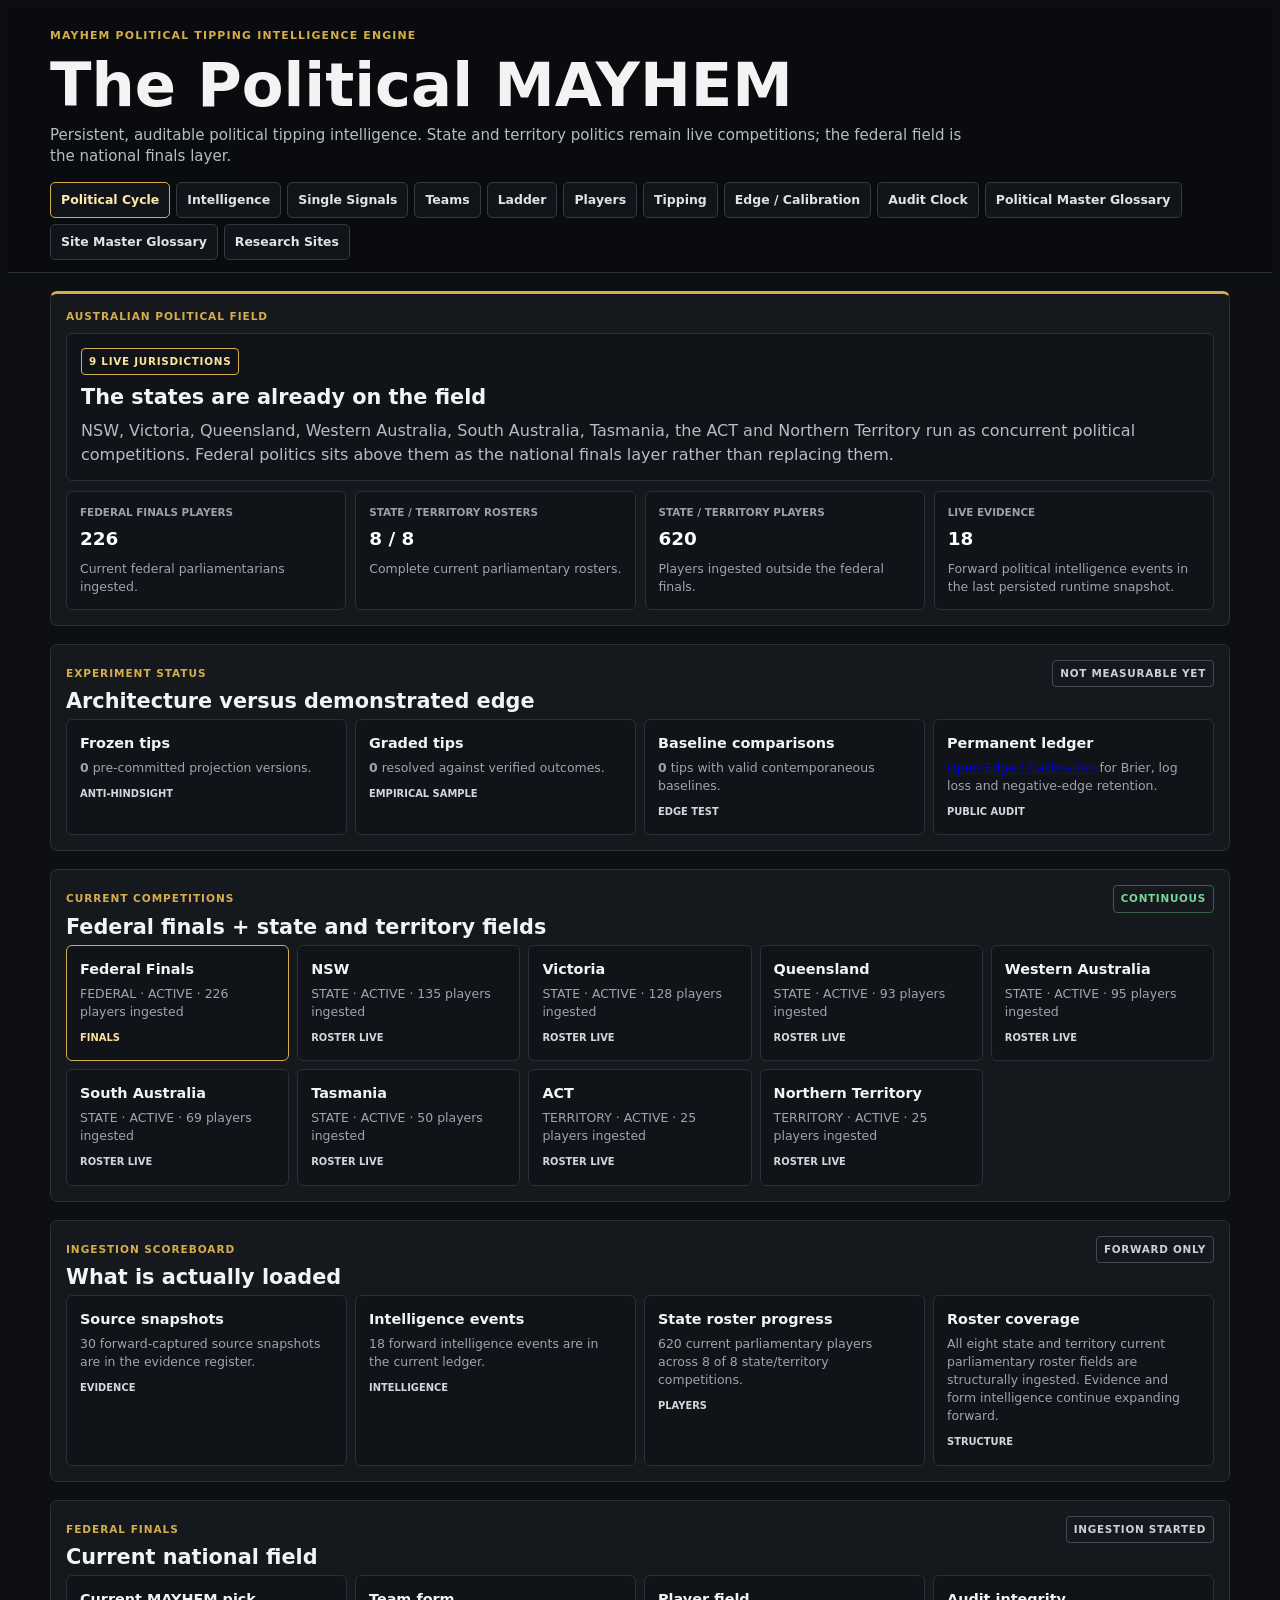
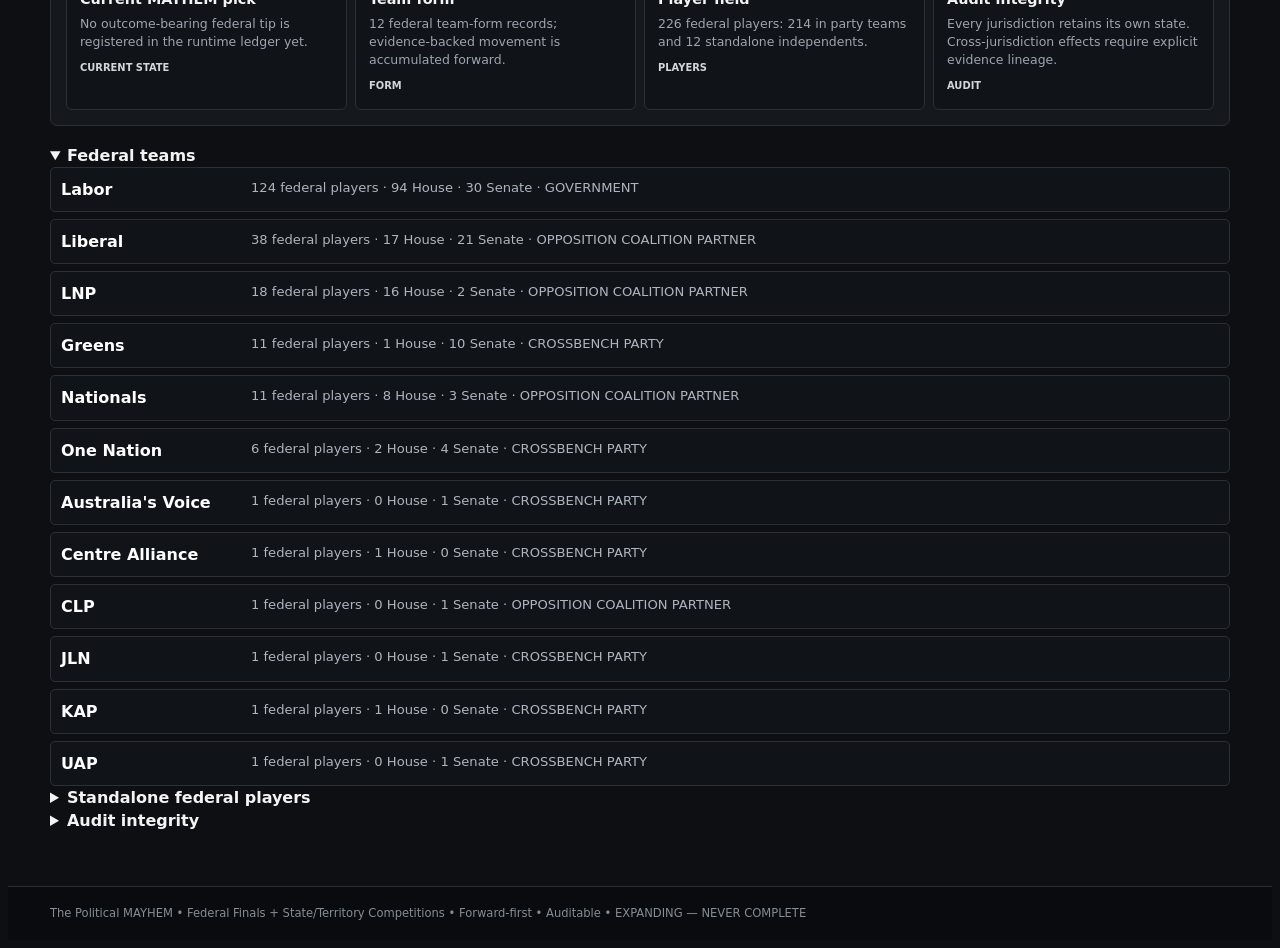
==== commit dc3807a1: "Surface experiment edge status on home page" ====
--- a/index.html
+++ b/index.html
@@ -1,13 +1,14 @@
 <!doctype html>
 <html lang="en"><head><meta charset="utf-8"><meta name="viewport" content="width=device-width,initial-scale=1"><title>The Political MAYHEM</title><link rel="stylesheet" href="site.css"></head>
-<body><header class="topbar"><div class="wrap"><p class="eyebrow">MAYHEM POLITICAL TIPPING INTELLIGENCE ENGINE</p><h1>The Political MAYHEM</h1><p class="lede">Persistent, auditable political tipping intelligence. State and territory politics remain live competitions; the federal field is the national finals layer.</p><nav class="tabs"><a class="active" href="./">Political Cycle</a><a href="intelligence.html">Intelligence</a><a href="single-signals.html">Single Signals</a><a href="teams.html">Teams</a><a href="ladder.html">Ladder</a><a href="players.html">Players</a><a href="tipping.html">Tipping</a><a href="audit-clock.html">Audit Clock</a><a href="glossary.html">Political Master Glossary</a><a href="site-master-glossary.html">Site Master Glossary</a><a href="sites.html">Research Sites</a></nav></div></header>
+<body><header class="topbar"><div class="wrap"><p class="eyebrow">MAYHEM POLITICAL TIPPING INTELLIGENCE ENGINE</p><h1>The Political MAYHEM</h1><p class="lede">Persistent, auditable political tipping intelligence. State and territory politics remain live competitions; the federal field is the national finals layer.</p><nav class="tabs"><a class="active" href="./">Political Cycle</a><a href="intelligence.html">Intelligence</a><a href="single-signals.html">Single Signals</a><a href="teams.html">Teams</a><a href="ladder.html">Ladder</a><a href="players.html">Players</a><a href="tipping.html">Tipping</a><a href="edge.html">Edge / Calibration</a><a href="audit-clock.html">Audit Clock</a><a href="glossary.html">Political Master Glossary</a><a href="site-master-glossary.html">Site Master Glossary</a><a href="sites.html">Research Sites</a></nav></div></header>
 <main class="wrap">
-<section class="scoreboard"><div class="kicker">AUSTRALIAN POLITICAL FIELD</div><div class="empty-state"><span class="state-pill">9 LIVE JURISDICTIONS</span><h2>The states are already on the field</h2><p>NSW, Victoria, Queensland, Western Australia, South Australia, Tasmania, the ACT and Northern Territory run as concurrent political competitions. Federal politics sits above them as the national finals layer rather than replacing them.</p></div><div class="watch-grid"><article><small>FEDERAL FINALS PLAYERS</small><strong>226</strong><p>Current federal parliamentarians ingested.</p></article><article><small>STATE / TERRITORY ROSTERS</small><strong id="metric-state-rosters">—</strong><p>Complete current parliamentary rosters.</p></article><article><small>STATE / TERRITORY PLAYERS</small><strong id="metric-state-players">—</strong><p>Players ingested outside the federal finals.</p></article><article><small>LIVE EVIDENCE</small><strong id="metric-events">—</strong><p>Forward political intelligence events captured.</p></article></div></section>
-<section><div class="section-head"><div><span class="kicker">CURRENT COMPETITIONS</span><h2>Federal finals + state and territory fields</h2></div><span class="live-dot">CONTINUOUS</span></div><div id="competition-grid" class="grid"><article><h3>Loading political fields…</h3></article></div></section>
-<section><div class="section-head"><div><span class="kicker">INGESTION SCOREBOARD</span><h2>What is actually loaded</h2></div><span class="status-built">FORWARD ONLY</span></div><div class="grid"><article><h3>Source snapshots</h3><p id="source-summary">Loading source capture…</p><span>EVIDENCE</span></article><article><h3>Intelligence events</h3><p id="event-summary">Loading event ledger…</p><span>INTELLIGENCE</span></article><article><h3>State roster progress</h3><p id="state-roster-summary">Loading roster coverage…</p><span>PLAYERS</span></article><article><h3>Roster coverage</h3><p id="pending-summary">Loading coverage state…</p><span>STRUCTURE</span></article></div></section>
-<section><div class="section-head"><div><span class="kicker">FEDERAL FINALS</span><h2>Current national field</h2></div><span class="status-built">INGESTION STARTED</span></div><div class="grid"><article><h3>Current MAYHEM pick</h3><p>No outcome-bearing federal tip is registered in the runtime ledger yet.</p><span>CURRENT STATE</span></article><article><h3>Team form</h3><p id="team-form-summary">Loading team form…</p><span>FORM</span></article><article><h3>Player field</h3><p id="player-summary">Loading players…</p><span>PLAYERS</span></article><article><h3>Audit integrity</h3><p>Every jurisdiction retains its own state. Cross-jurisdiction effects require explicit evidence lineage.</p><span>AUDIT</span></article></div></section>
-<details open><summary><b>Federal teams</b></summary><div id="home-teams" class="feed"><div><b>Loading…</b><span>Current federal teams</span></div></div></details>
-<details><summary><b>Standalone federal players</b></summary><p id="independent-summary">Loading independent player state…</p></details>
-<details><summary><b>Audit integrity</b></summary><p>No hindsight reconstruction. Structural roster completion does not imply complete political intelligence coverage. Every future target keeps a distinct cutoff, freeze, verified outcome and grade.</p></details>
+<section class="scoreboard"><div class="kicker">AUSTRALIAN POLITICAL FIELD</div><div class="empty-state"><span class="state-pill">9 LIVE JURISDICTIONS</span><h2>The states are already on the field</h2><p>NSW, Victoria, Queensland, Western Australia, South Australia, Tasmania, the ACT and Northern Territory run as concurrent political competitions. Federal politics sits above them as the national finals layer rather than replacing them.</p></div><div class="watch-grid"><article><small>FEDERAL FINALS PLAYERS</small><strong>226</strong><p>Current federal parliamentarians ingested.</p></article><article><small>STATE / TERRITORY ROSTERS</small><strong id="metric-state-rosters">8 / 8</strong><p>Complete current parliamentary rosters.</p></article><article><small>STATE / TERRITORY PLAYERS</small><strong id="metric-state-players">620</strong><p>Players ingested outside the federal finals.</p></article><article><small>LIVE EVIDENCE</small><strong id="metric-events">18</strong><p>Forward political intelligence events in the last persisted runtime snapshot.</p></article></div></section>
+<section><div class="section-head"><div><span class="kicker">EXPERIMENT STATUS</span><h2>Architecture versus demonstrated edge</h2></div><span id="edge-home-state" class="status-built">EMPIRICAL EDGE NOT YET ESTABLISHED</span></div><div class="grid"><article><h3>Frozen tips</h3><p><strong id="edge-home-frozen">0</strong> pre-committed projection versions.</p><span>ANTI-HINDSIGHT</span></article><article><h3>Graded tips</h3><p><strong id="edge-home-graded">0</strong> resolved against verified outcomes.</p><span>EMPIRICAL SAMPLE</span></article><article><h3>Baseline comparisons</h3><p><strong id="edge-home-comparable">0</strong> tips with valid contemporaneous baselines.</p><span>EDGE TEST</span></article><article><h3>Permanent ledger</h3><p><a href="edge.html">Open Edge / Calibration</a> for Brier, log loss and negative-edge retention.</p><span>PUBLIC AUDIT</span></article></div></section>
+<section><div class="section-head"><div><span class="kicker">CURRENT COMPETITIONS</span><h2>Federal finals + state and territory fields</h2></div><span class="live-dot">CONTINUOUS</span></div><div id="competition-grid" class="grid"><article><h3>9 jurisdiction registry</h3><p>Federal Finals plus eight state/territory fields are structurally registered. Runtime state will replace this fallback when available.</p><span>PERSISTED STRUCTURE</span></article></div></section>
+<section><div class="section-head"><div><span class="kicker">INGESTION SCOREBOARD</span><h2>What is actually loaded</h2></div><span class="status-built">FORWARD ONLY</span></div><div class="grid"><article><h3>Source snapshots</h3><p id="source-summary">30 forward-captured source snapshots are in the last persisted evidence register.</p><span>EVIDENCE</span></article><article><h3>Intelligence events</h3><p id="event-summary">18 forward intelligence events are in the last persisted ledger.</p><span>INTELLIGENCE</span></article><article><h3>State roster progress</h3><p id="state-roster-summary">620 current parliamentary players across all 8 state/territory competitions.</p><span>PLAYERS</span></article><article><h3>Roster coverage</h3><p id="pending-summary">All eight state and territory current parliamentary roster fields are structurally ingested. Evidence and form intelligence continue expanding forward.</p><span>STRUCTURE</span></article></div></section>
+<section><div class="section-head"><div><span class="kicker">FEDERAL FINALS</span><h2>Current national field</h2></div><span class="status-built">INGESTION STARTED</span></div><div class="grid"><article><h3>Current MAYHEM pick</h3><p>No outcome-bearing federal tip is registered in the runtime ledger yet.</p><span>CURRENT STATE</span></article><article><h3>Team form</h3><p id="team-form-summary">12 federal team-form records are structurally loaded; evidence-backed movement is accumulated forward.</p><span>FORM</span></article><article><h3>Player field</h3><p id="player-summary">226 federal players: 214 in party teams and 12 standalone independents.</p><span>PLAYERS</span></article><article><h3>Audit integrity</h3><p>Every jurisdiction retains its own state. Cross-jurisdiction effects require explicit evidence lineage.</p><span>AUDIT</span></article></div></section>
+<details open><summary><b>Federal teams</b></summary><div id="home-teams" class="feed"><div><b>Roster runtime pending render</b><span>The persisted federal roster remains available on the Teams page if this client-side refresh fails.</span></div></div></details>
+<details><summary><b>Standalone federal players</b></summary><p id="independent-summary">12 independent federal parliamentarians remain standalone players rather than a synthetic team.</p></details>
+<details><summary><b>Audit integrity</b></summary><p>No hindsight reconstruction. Structural roster completion does not imply complete political intelligence coverage. Every future target keeps a distinct cutoff, freeze, verified outcome, grade and edge record.</p></details>
 </main><footer><div class="wrap">The Political MAYHEM • Federal Finals + State/Territory Competitions • Forward-first • Auditable • EXPANDING — NEVER COMPLETE</div></footer>
-<script>Promise.all([fetch('data/runtime/party-rosters.json?'+Date.now(),{cache:'no-store'}).then(r=>r.json()),fetch('data/runtime/team-player-form.json?'+Date.now(),{cache:'no-store'}).then(r=>r.json()),fetch('data/runtime/federal-parliamentary-players.json?'+Date.now(),{cache:'no-store'}).then(r=>r.json()),fetch('data/runtime/political-competitions.json?'+Date.now(),{cache:'no-store'}).then(r=>r.json()),fetch('data/runtime/forward-ingestion-manifest.json?'+Date.now(),{cache:'no-store'}).then(r=>r.json())]).then(([r,f,p,c,i])=>{const teams=r.parties||[];const li=i.live_evidence_ingestion||{},progress=c.ingestion_progress||{};const completeFields=(c.competitions||[]).filter(x=>x.level!=='FEDERAL'&&x.ingestion_state==='CURRENT_PARLIAMENTARY_ROSTER_INGESTED');const pending=progress.remaining_jurisdictions||[];document.getElementById('metric-state-rosters').textContent=`${progress.state_territory_jurisdictions_with_complete_current_player_rosters||0} / ${progress.state_territory_jurisdictions_total||8}`;document.getElementById('metric-state-players').textContent=progress.state_territory_players_ingested||0;document.getElementById('metric-events').textContent=li.intelligence_events_ingested??0;document.getElementById('source-summary').textContent=`${li.source_snapshots_ingested||0} forward-captured source snapshots are in the evidence register.`;document.getElementById('event-summary').textContent=`${li.intelligence_events_ingested||0} forward intelligence events are in the current ledger.`;document.getElementById('state-roster-summary').textContent=`${progress.state_territory_players_ingested||0} current parliamentary players across ${completeFields.length} of ${progress.state_territory_jurisdictions_total||8} state/territory competitions.`;document.getElementById('pending-summary').textContent=pending.length?`${pending.map(x=>x.replace('AUS-','')).join(', ')} remain roster-pending.`:'All eight state and territory current parliamentary roster fields are structurally ingested. Evidence and form intelligence continue expanding forward.';document.getElementById('team-form-summary').textContent=`${(f.team_form||[]).length} federal team-form records; evidence-backed movement is accumulated forward.`;document.getElementById('player-summary').textContent=`${p.counts.total_players} federal players: ${p.counts.party_affiliated} in party teams and ${p.counts.independents} standalone independents.`;document.getElementById('independent-summary').textContent=`${p.counts.independents} independent federal parliamentarians remain standalone players rather than a synthetic team.`;document.getElementById('competition-grid').innerHTML=(c.competitions||[]).map(x=>`<article class="${x.level==='FEDERAL'?'next':''}"><h3>${x.public_label}</h3><p>${x.level.replace('_',' ')} · ${x.field_state}${x.ingested_player_count!=null?` · ${x.ingested_player_count} players ingested`:''}</p><span>${x.level==='FEDERAL'?'FINALS':x.ingestion_state==='CURRENT_PARLIAMENTARY_ROSTER_INGESTED'?'ROSTER LIVE':'ROSTER PENDING'}</span></article>`).join('');document.getElementById('home-teams').innerHTML=teams.slice().sort((a,b)=>b.player_count-a.player_count||a.short_name.localeCompare(b.short_name)).map(x=>`<div><b>${x.short_name}</b><span>${x.player_count} federal players · ${x.house_players} House · ${x.senate_players} Senate · ${x.team_state.replaceAll('_',' ')}</span></div>`).join('')}).catch(()=>{});</script></body></html>+<script>Promise.all([fetch('data/runtime/party-rosters.json?'+Date.now(),{cache:'no-store'}).then(r=>r.json()),fetch('data/runtime/team-player-form.json?'+Date.now(),{cache:'no-store'}).then(r=>r.json()),fetch('data/runtime/federal-parliamentary-players.json?'+Date.now(),{cache:'no-store'}).then(r=>r.json()),fetch('data/runtime/political-competitions.json?'+Date.now(),{cache:'no-store'}).then(r=>r.json()),fetch('data/runtime/forward-ingestion-manifest.json?'+Date.now(),{cache:'no-store'}).then(r=>r.json()),fetch('data/runtime/edge-calibration-ledger.json?'+Date.now(),{cache:'no-store'}).then(r=>r.json())]).then(([r,f,p,c,i,e])=>{const teams=r.parties||[];const li=i.live_evidence_ingestion||{},progress=c.ingestion_progress||{},es=e.summary||{};const completeFields=(c.competitions||[]).filter(x=>x.level!=='FEDERAL'&&x.ingestion_state==='CURRENT_PARLIAMENTARY_ROSTER_INGESTED');const pending=progress.remaining_jurisdictions||[];document.getElementById('metric-state-rosters').textContent=`${progress.state_territory_jurisdictions_with_complete_current_player_rosters||0} / ${progress.state_territory_jurisdictions_total||8}`;document.getElementById('metric-state-players').textContent=progress.state_territory_players_ingested||0;document.getElementById('metric-events').textContent=li.intelligence_events_ingested??0;document.getElementById('source-summary').textContent=`${li.source_snapshots_ingested||0} forward-captured source snapshots are in the evidence register.`;document.getElementById('event-summary').textContent=`${li.intelligence_events_ingested||0} forward intelligence events are in the current ledger.`;document.getElementById('state-roster-summary').textContent=`${progress.state_territory_players_ingested||0} current parliamentary players across ${completeFields.length} of ${progress.state_territory_jurisdictions_total||8} state/territory competitions.`;document.getElementById('pending-summary').textContent=pending.length?`${pending.map(x=>x.replace('AUS-','')).join(', ')} remain roster-pending.`:'All eight state and territory current parliamentary roster fields are structurally ingested. Evidence and form intelligence continue expanding forward.';document.getElementById('team-form-summary').textContent=`${(f.team_form||[]).length} federal team-form records; evidence-backed movement is accumulated forward.`;document.getElementById('player-summary').textContent=`${p.counts.total_players} federal players: ${p.counts.party_affiliated} in party teams and ${p.counts.independents} standalone independents.`;document.getElementById('independent-summary').textContent=`${p.counts.independents} independent federal parliamentarians remain standalone players rather than a synthetic team.`;document.getElementById('edge-home-frozen').textContent=es.frozen_projection_versions??0;document.getElementById('edge-home-graded').textContent=es.graded_projection_versions??0;document.getElementById('edge-home-comparable').textContent=es.baseline_comparable_tips??0;document.getElementById('edge-home-state').textContent=String(es.empirical_advantage_state||e.status||'NOT_MEASURABLE_YET').replaceAll('_',' ');document.getElementById('competition-grid').innerHTML=(c.competitions||[]).map(x=>`<article class="${x.level==='FEDERAL'?'next':''}"><h3>${x.public_label}</h3><p>${x.level.replace('_',' ')} · ${x.field_state}${x.ingested_player_count!=null?` · ${x.ingested_player_count} players ingested`:''}</p><span>${x.level==='FEDERAL'?'FINALS':x.ingestion_state==='CURRENT_PARLIAMENTARY_ROSTER_INGESTED'?'ROSTER LIVE':'ROSTER PENDING'}</span></article>`).join('');document.getElementById('home-teams').innerHTML=teams.slice().sort((a,b)=>b.player_count-a.player_count||a.short_name.localeCompare(b.short_name)).map(x=>`<div><b>${x.short_name}</b><span>${x.player_count} federal players · ${x.house_players} House · ${x.senate_players} Senate · ${x.team_state.replaceAll('_',' ')}</span></div>`).join('')}).catch(()=>{});</script></body></html>
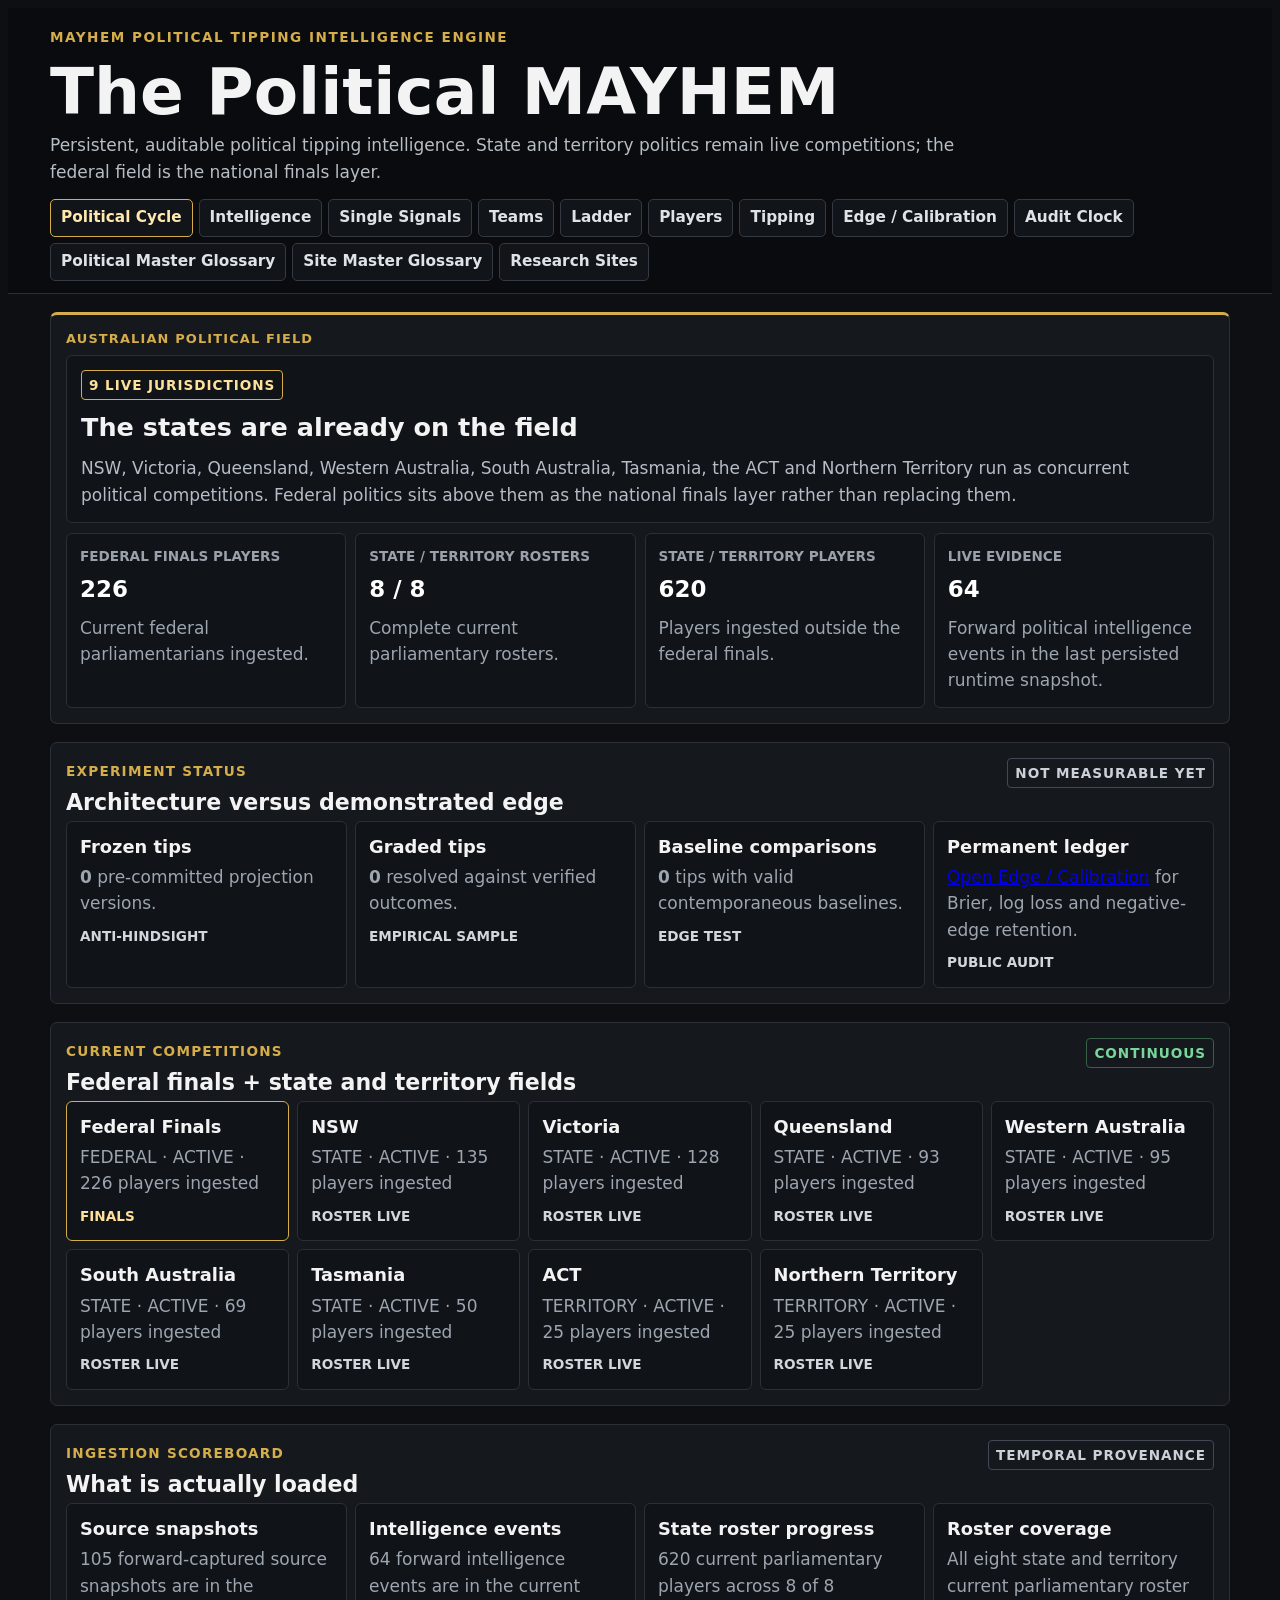
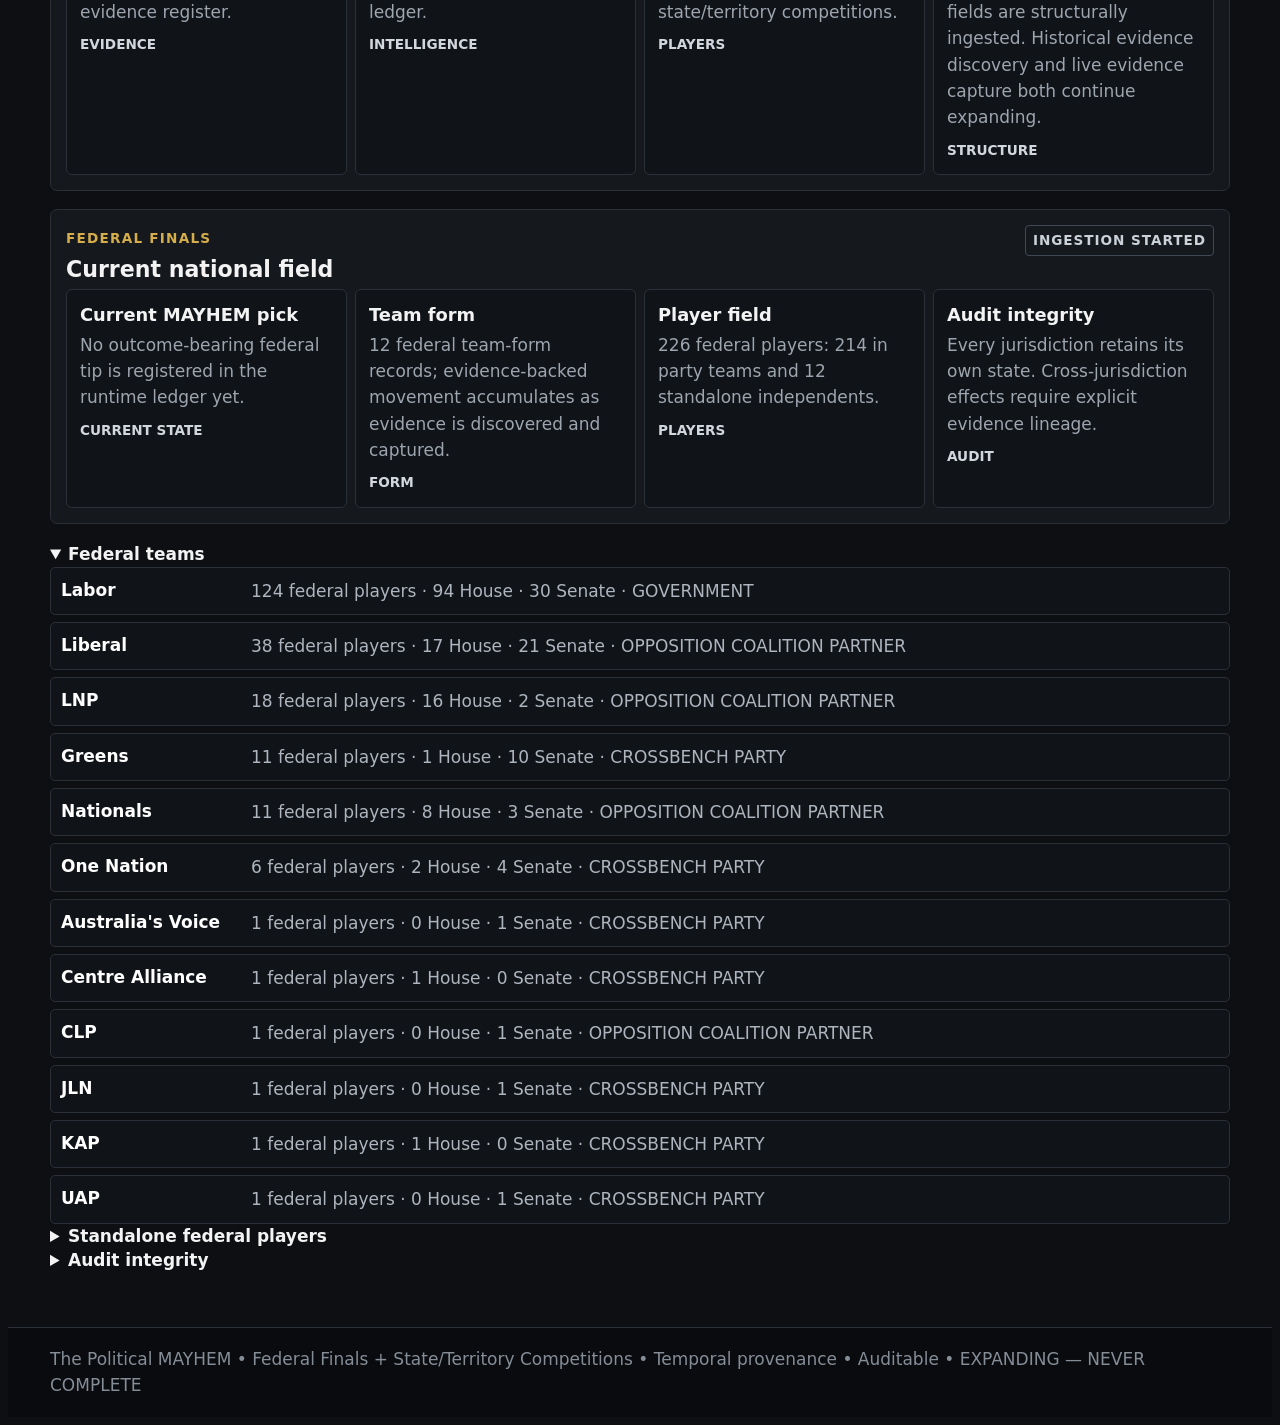
==== commit c0dae19a: "Remove forward-only experiment framing from home page" ====
--- a/index.html
+++ b/index.html
@@ -5,10 +5,10 @@
 <section class="scoreboard"><div class="kicker">AUSTRALIAN POLITICAL FIELD</div><div class="empty-state"><span class="state-pill">9 LIVE JURISDICTIONS</span><h2>The states are already on the field</h2><p>NSW, Victoria, Queensland, Western Australia, South Australia, Tasmania, the ACT and Northern Territory run as concurrent political competitions. Federal politics sits above them as the national finals layer rather than replacing them.</p></div><div class="watch-grid"><article><small>FEDERAL FINALS PLAYERS</small><strong>226</strong><p>Current federal parliamentarians ingested.</p></article><article><small>STATE / TERRITORY ROSTERS</small><strong id="metric-state-rosters">8 / 8</strong><p>Complete current parliamentary rosters.</p></article><article><small>STATE / TERRITORY PLAYERS</small><strong id="metric-state-players">620</strong><p>Players ingested outside the federal finals.</p></article><article><small>LIVE EVIDENCE</small><strong id="metric-events">18</strong><p>Forward political intelligence events in the last persisted runtime snapshot.</p></article></div></section>
 <section><div class="section-head"><div><span class="kicker">EXPERIMENT STATUS</span><h2>Architecture versus demonstrated edge</h2></div><span id="edge-home-state" class="status-built">EMPIRICAL EDGE NOT YET ESTABLISHED</span></div><div class="grid"><article><h3>Frozen tips</h3><p><strong id="edge-home-frozen">0</strong> pre-committed projection versions.</p><span>ANTI-HINDSIGHT</span></article><article><h3>Graded tips</h3><p><strong id="edge-home-graded">0</strong> resolved against verified outcomes.</p><span>EMPIRICAL SAMPLE</span></article><article><h3>Baseline comparisons</h3><p><strong id="edge-home-comparable">0</strong> tips with valid contemporaneous baselines.</p><span>EDGE TEST</span></article><article><h3>Permanent ledger</h3><p><a href="edge.html">Open Edge / Calibration</a> for Brier, log loss and negative-edge retention.</p><span>PUBLIC AUDIT</span></article></div></section>
 <section><div class="section-head"><div><span class="kicker">CURRENT COMPETITIONS</span><h2>Federal finals + state and territory fields</h2></div><span class="live-dot">CONTINUOUS</span></div><div id="competition-grid" class="grid"><article><h3>9 jurisdiction registry</h3><p>Federal Finals plus eight state/territory fields are structurally registered. Runtime state will replace this fallback when available.</p><span>PERSISTED STRUCTURE</span></article></div></section>
-<section><div class="section-head"><div><span class="kicker">INGESTION SCOREBOARD</span><h2>What is actually loaded</h2></div><span class="status-built">FORWARD ONLY</span></div><div class="grid"><article><h3>Source snapshots</h3><p id="source-summary">30 forward-captured source snapshots are in the last persisted evidence register.</p><span>EVIDENCE</span></article><article><h3>Intelligence events</h3><p id="event-summary">18 forward intelligence events are in the last persisted ledger.</p><span>INTELLIGENCE</span></article><article><h3>State roster progress</h3><p id="state-roster-summary">620 current parliamentary players across all 8 state/territory competitions.</p><span>PLAYERS</span></article><article><h3>Roster coverage</h3><p id="pending-summary">All eight state and territory current parliamentary roster fields are structurally ingested. Evidence and form intelligence continue expanding forward.</p><span>STRUCTURE</span></article></div></section>
-<section><div class="section-head"><div><span class="kicker">FEDERAL FINALS</span><h2>Current national field</h2></div><span class="status-built">INGESTION STARTED</span></div><div class="grid"><article><h3>Current MAYHEM pick</h3><p>No outcome-bearing federal tip is registered in the runtime ledger yet.</p><span>CURRENT STATE</span></article><article><h3>Team form</h3><p id="team-form-summary">12 federal team-form records are structurally loaded; evidence-backed movement is accumulated forward.</p><span>FORM</span></article><article><h3>Player field</h3><p id="player-summary">226 federal players: 214 in party teams and 12 standalone independents.</p><span>PLAYERS</span></article><article><h3>Audit integrity</h3><p>Every jurisdiction retains its own state. Cross-jurisdiction effects require explicit evidence lineage.</p><span>AUDIT</span></article></div></section>
+<section><div class="section-head"><div><span class="kicker">INGESTION SCOREBOARD</span><h2>What is actually loaded</h2></div><span class="status-built">TEMPORAL PROVENANCE</span></div><div class="grid"><article><h3>Source snapshots</h3><p id="source-summary">30 forward-captured source snapshots are in the last persisted evidence register.</p><span>EVIDENCE</span></article><article><h3>Intelligence events</h3><p id="event-summary">18 forward intelligence events are in the last persisted ledger.</p><span>INTELLIGENCE</span></article><article><h3>State roster progress</h3><p id="state-roster-summary">620 current parliamentary players across all 8 state/territory competitions.</p><span>PLAYERS</span></article><article><h3>Roster coverage</h3><p id="pending-summary">All eight state and territory current parliamentary roster fields are structurally ingested. Historical evidence discovery and live evidence capture both continue expanding.</p><span>STRUCTURE</span></article></div></section>
+<section><div class="section-head"><div><span class="kicker">FEDERAL FINALS</span><h2>Current national field</h2></div><span class="status-built">INGESTION STARTED</span></div><div class="grid"><article><h3>Current MAYHEM pick</h3><p>No outcome-bearing federal tip is registered in the runtime ledger yet.</p><span>CURRENT STATE</span></article><article><h3>Team form</h3><p id="team-form-summary">12 federal team-form records are structurally loaded; evidence-backed movement accumulates as evidence is discovered and captured.</p><span>FORM</span></article><article><h3>Player field</h3><p id="player-summary">226 federal players: 214 in party teams and 12 standalone independents.</p><span>PLAYERS</span></article><article><h3>Audit integrity</h3><p>Every jurisdiction retains its own state. Cross-jurisdiction effects require explicit evidence lineage.</p><span>AUDIT</span></article></div></section>
 <details open><summary><b>Federal teams</b></summary><div id="home-teams" class="feed"><div><b>Roster runtime pending render</b><span>The persisted federal roster remains available on the Teams page if this client-side refresh fails.</span></div></div></details>
 <details><summary><b>Standalone federal players</b></summary><p id="independent-summary">12 independent federal parliamentarians remain standalone players rather than a synthetic team.</p></details>
-<details><summary><b>Audit integrity</b></summary><p>No hindsight reconstruction. Structural roster completion does not imply complete political intelligence coverage. Every future target keeps a distinct cutoff, freeze, verified outcome, grade and edge record.</p></details>
-</main><footer><div class="wrap">The Political MAYHEM • Federal Finals + State/Territory Competitions • Forward-first • Auditable • EXPANDING — NEVER COMPLETE</div></footer>
-<script>Promise.all([fetch('data/runtime/party-rosters.json?'+Date.now(),{cache:'no-store'}).then(r=>r.json()),fetch('data/runtime/team-player-form.json?'+Date.now(),{cache:'no-store'}).then(r=>r.json()),fetch('data/runtime/federal-parliamentary-players.json?'+Date.now(),{cache:'no-store'}).then(r=>r.json()),fetch('data/runtime/political-competitions.json?'+Date.now(),{cache:'no-store'}).then(r=>r.json()),fetch('data/runtime/forward-ingestion-manifest.json?'+Date.now(),{cache:'no-store'}).then(r=>r.json()),fetch('data/runtime/edge-calibration-ledger.json?'+Date.now(),{cache:'no-store'}).then(r=>r.json())]).then(([r,f,p,c,i,e])=>{const teams=r.parties||[];const li=i.live_evidence_ingestion||{},progress=c.ingestion_progress||{},es=e.summary||{};const completeFields=(c.competitions||[]).filter(x=>x.level!=='FEDERAL'&&x.ingestion_state==='CURRENT_PARLIAMENTARY_ROSTER_INGESTED');const pending=progress.remaining_jurisdictions||[];document.getElementById('metric-state-rosters').textContent=`${progress.state_territory_jurisdictions_with_complete_current_player_rosters||0} / ${progress.state_territory_jurisdictions_total||8}`;document.getElementById('metric-state-players').textContent=progress.state_territory_players_ingested||0;document.getElementById('metric-events').textContent=li.intelligence_events_ingested??0;document.getElementById('source-summary').textContent=`${li.source_snapshots_ingested||0} forward-captured source snapshots are in the evidence register.`;document.getElementById('event-summary').textContent=`${li.intelligence_events_ingested||0} forward intelligence events are in the current ledger.`;document.getElementById('state-roster-summary').textContent=`${progress.state_territory_players_ingested||0} current parliamentary players across ${completeFields.length} of ${progress.state_territory_jurisdictions_total||8} state/territory competitions.`;document.getElementById('pending-summary').textContent=pending.length?`${pending.map(x=>x.replace('AUS-','')).join(', ')} remain roster-pending.`:'All eight state and territory current parliamentary roster fields are structurally ingested. Evidence and form intelligence continue expanding forward.';document.getElementById('team-form-summary').textContent=`${(f.team_form||[]).length} federal team-form records; evidence-backed movement is accumulated forward.`;document.getElementById('player-summary').textContent=`${p.counts.total_players} federal players: ${p.counts.party_affiliated} in party teams and ${p.counts.independents} standalone independents.`;document.getElementById('independent-summary').textContent=`${p.counts.independents} independent federal parliamentarians remain standalone players rather than a synthetic team.`;document.getElementById('edge-home-frozen').textContent=es.frozen_projection_versions??0;document.getElementById('edge-home-graded').textContent=es.graded_projection_versions??0;document.getElementById('edge-home-comparable').textContent=es.baseline_comparable_tips??0;document.getElementById('edge-home-state').textContent=String(es.empirical_advantage_state||e.status||'NOT_MEASURABLE_YET').replaceAll('_',' ');document.getElementById('competition-grid').innerHTML=(c.competitions||[]).map(x=>`<article class="${x.level==='FEDERAL'?'next':''}"><h3>${x.public_label}</h3><p>${x.level.replace('_',' ')} · ${x.field_state}${x.ingested_player_count!=null?` · ${x.ingested_player_count} players ingested`:''}</p><span>${x.level==='FEDERAL'?'FINALS':x.ingestion_state==='CURRENT_PARLIAMENTARY_ROSTER_INGESTED'?'ROSTER LIVE':'ROSTER PENDING'}</span></article>`).join('');document.getElementById('home-teams').innerHTML=teams.slice().sort((a,b)=>b.player_count-a.player_count||a.short_name.localeCompare(b.short_name)).map(x=>`<div><b>${x.short_name}</b><span>${x.player_count} federal players · ${x.house_players} House · ${x.senate_players} Senate · ${x.team_state.replaceAll('_',' ')}</span></div>`).join('')}).catch(()=>{});</script></body></html>+<details><summary><b>Audit integrity</b></summary><p>No hindsight reconstruction of predictions. Historical evidence may be discovered later and retained with its own provenance, but cannot be retroactively credited to an earlier frozen tip. Structural roster completion does not imply complete political intelligence coverage. Every future target keeps a distinct cutoff, freeze, verified outcome, grade and edge record.</p></details>
+</main><footer><div class="wrap">The Political MAYHEM • Federal Finals + State/Territory Competitions • Temporal provenance • Auditable • EXPANDING — NEVER COMPLETE</div></footer>
+<script>Promise.all([fetch('data/runtime/party-rosters.json?'+Date.now(),{cache:'no-store'}).then(r=>r.json()),fetch('data/runtime/team-player-form.json?'+Date.now(),{cache:'no-store'}).then(r=>r.json()),fetch('data/runtime/federal-parliamentary-players.json?'+Date.now(),{cache:'no-store'}).then(r=>r.json()),fetch('data/runtime/political-competitions.json?'+Date.now(),{cache:'no-store'}).then(r=>r.json()),fetch('data/runtime/forward-ingestion-manifest.json?'+Date.now(),{cache:'no-store'}).then(r=>r.json()),fetch('data/runtime/edge-calibration-ledger.json?'+Date.now(),{cache:'no-store'}).then(r=>r.json())]).then(([r,f,p,c,i,e])=>{const teams=r.parties||[];const li=i.live_evidence_ingestion||{},progress=c.ingestion_progress||{},es=e.summary||{};const completeFields=(c.competitions||[]).filter(x=>x.level!=='FEDERAL'&&x.ingestion_state==='CURRENT_PARLIAMENTARY_ROSTER_INGESTED');const pending=progress.remaining_jurisdictions||[];document.getElementById('metric-state-rosters').textContent=`${progress.state_territory_jurisdictions_with_complete_current_player_rosters||0} / ${progress.state_territory_jurisdictions_total||8}`;document.getElementById('metric-state-players').textContent=progress.state_territory_players_ingested||0;document.getElementById('metric-events').textContent=li.intelligence_events_ingested??0;document.getElementById('source-summary').textContent=`${li.source_snapshots_ingested||0} forward-captured source snapshots are in the evidence register.`;document.getElementById('event-summary').textContent=`${li.intelligence_events_ingested||0} forward intelligence events are in the current ledger.`;document.getElementById('state-roster-summary').textContent=`${progress.state_territory_players_ingested||0} current parliamentary players across ${completeFields.length} of ${progress.state_territory_jurisdictions_total||8} state/territory competitions.`;document.getElementById('pending-summary').textContent=pending.length?`${pending.map(x=>x.replace('AUS-','')).join(', ')} remain roster-pending.`:'All eight state and territory current parliamentary roster fields are structurally ingested. Historical evidence discovery and live evidence capture both continue expanding.';document.getElementById('team-form-summary').textContent=`${(f.team_form||[]).length} federal team-form records; evidence-backed movement accumulates as evidence is discovered and captured.`;document.getElementById('player-summary').textContent=`${p.counts.total_players} federal players: ${p.counts.party_affiliated} in party teams and ${p.counts.independents} standalone independents.`;document.getElementById('independent-summary').textContent=`${p.counts.independents} independent federal parliamentarians remain standalone players rather than a synthetic team.`;document.getElementById('edge-home-frozen').textContent=es.frozen_projection_versions??0;document.getElementById('edge-home-graded').textContent=es.graded_projection_versions??0;document.getElementById('edge-home-comparable').textContent=es.baseline_comparable_tips??0;document.getElementById('edge-home-state').textContent=String(es.empirical_advantage_state||e.status||'NOT_MEASURABLE_YET').replaceAll('_',' ');document.getElementById('competition-grid').innerHTML=(c.competitions||[]).map(x=>`<article class="${x.level==='FEDERAL'?'next':''}"><h3>${x.public_label}</h3><p>${x.level.replace('_',' ')} · ${x.field_state}${x.ingested_player_count!=null?` · ${x.ingested_player_count} players ingested`:''}</p><span>${x.level==='FEDERAL'?'FINALS':x.ingestion_state==='CURRENT_PARLIAMENTARY_ROSTER_INGESTED'?'ROSTER LIVE':'ROSTER PENDING'}</span></article>`).join('');document.getElementById('home-teams').innerHTML=teams.slice().sort((a,b)=>b.player_count-a.player_count||a.short_name.localeCompare(b.short_name)).map(x=>`<div><b>${x.short_name}</b><span>${x.player_count} federal players · ${x.house_players} House · ${x.senate_players} Senate · ${x.team_state.replaceAll('_',' ')}</span></div>`).join('')}).catch(()=>{});</script></body></html>
--- a/site.css
+++ b/site.css
@@ -1 +1,4 @@
-:root{font-family:Inter,system-ui,-apple-system,BlinkMacSystemFont,"Segoe UI",sans-serif;color:#f3f3f3;background:#0d0f12;line-height:1.45;--panel:#15181d;--panel2:#101318;--line:#2b3038;--gold:#d5ad4b;--muted:#9aa1ab;--good:#78d69a}.wrap{width:min(1180px,calc(100% - 24px));margin:auto}.topbar{background:#090b0e;border-bottom:1px solid var(--line);padding:20px 0 12px;position:sticky;top:0;z-index:10}.eyebrow{margin:0;color:var(--gold);font-size:.68rem;letter-spacing:.11em;font-weight:900}.topbar h1{font-size:clamp(2rem,6vw,3.8rem);line-height:.95;margin:.22em 0 .16em}.lede{max-width:920px;color:#b7bdc5;margin:0 0 14px;font-size:.94rem}.tabs{display:flex;flex-wrap:wrap;gap:6px}.tabs a{color:#dfe3e8;text-decoration:none;border:1px solid #343a43;background:#11151a;padding:8px 10px;border-radius:5px;font-size:.78rem;font-weight:800}.tabs a.active,.tabs a:hover{border-color:var(--gold);color:#ffe9ad}main{padding:18px 0 54px}section{margin:0 0 18px;background:var(--panel);border:1px solid var(--line);border-radius:7px;padding:15px}.kicker{font-size:.66rem;font-weight:900;letter-spacing:.09em;color:var(--gold)}h2{font-size:1.3rem;margin:.2em 0 .55em}.scoreboard{border-top:3px solid var(--gold)}.empty-state{background:var(--panel2);border:1px solid var(--line);padding:14px;border-radius:6px;margin-top:8px}.empty-state h2{margin:.35em 0}.empty-state p,.section-copy{color:#b6bdc6;margin:0}.state-pill,.live-dot,.status-built,.status-live{display:inline-block;font-size:.65rem;font-weight:900;letter-spacing:.07em;border:1px solid #424955;padding:5px 7px;border-radius:4px}.state-pill,.status-live{border-color:var(--gold);color:#ffe29a}.live-dot{color:var(--good);border-color:#386248}.status-built{color:#cbd1d8}.watch-grid{display:grid;grid-template-columns:repeat(4,1fr);gap:9px;margin-top:10px}.watch-grid article,.clock-grid article,.grid article{background:var(--panel2);border:1px solid var(--line);border-radius:6px;padding:13px}.watch-grid small{display:block;color:var(--muted);font-size:.65rem;font-weight:800}.watch-grid strong{display:block;font-size:1.15rem;margin:.35em 0;color:#fff}.watch-grid p,.grid p{font-size:.78rem;color:#9da5af;margin:0}.section-head{display:flex;align-items:flex-start;justify-content:space-between;gap:12px}.section-head h2{margin:.15em 0}.feed{display:grid;gap:7px}.feed div{display:grid;grid-template-columns:180px 1fr;gap:10px;padding:10px;background:var(--panel2);border:1px solid var(--line);border-radius:5px}.feed b{color:#fff}.feed span{color:#aeb5be;font-size:.82rem}.tip-flow{display:flex;flex-wrap:wrap;gap:6px;align-items:center;margin:10px 0}.node{padding:9px 10px;border:1px solid #3a414b;background:var(--panel2);border-radius:5px;font-size:.8rem;font-weight:800}.arrow{color:var(--gold);font-weight:900}.rules{display:grid;gap:7px}.rules p{background:var(--panel2);border-left:3px solid var(--gold);margin:0;padding:9px 11px;color:#b9c0c8;font-size:.8rem}.clock-grid{display:grid;grid-template-columns:repeat(3,1fr);gap:8px}.clock-grid strong{display:block;color:#fff;font-size:.78rem}.clock-grid span{display:block;color:#9ea6b0;font-size:.76rem;margin-top:4px}.grid{display:grid;grid-template-columns:repeat(auto-fit,minmax(210px,1fr));gap:8px}.grid h3{font-size:.9rem;margin:0 0 5px}.grid article>span{display:inline-block;margin-top:10px;font-size:.62rem;font-weight:900;color:#d2d7dd}.grid article.next{border-color:var(--gold)}.grid article.next>span{color:#ffe09a}.layers{display:grid;gap:7px;margin-top:10px}.layers div{display:grid;grid-template-columns:150px 210px 1fr;gap:10px;align-items:center;padding:10px;background:var(--panel2);border:1px solid var(--line);border-radius:5px}.layers small{font-family:ui-monospace,SFMono-Regular,Menlo,monospace;color:#d1b364}.layers p{margin:0;color:#9fa7b1;font-size:.78rem}.roster-meta{margin:10px 0;color:#8f98a4;font-size:.72rem}.party-rosters{display:grid;grid-template-columns:repeat(auto-fit,minmax(300px,1fr));gap:10px;margin-top:10px}.party-card{background:#0d1014;border:1px solid #303640;border-radius:7px;overflow:hidden}.party-head{display:flex;justify-content:space-between;gap:10px;padding:13px;border-bottom:1px solid #272d35;background:#11151a}.team-label,.player-label{display:block;font-size:.58rem;letter-spacing:.1em;font-weight:900;color:var(--gold)}.party-head h3{margin:.1em 0 0;font-size:1.2rem}.party-full{margin:2px 0 0;color:#9099a5;font-size:.72rem}.team-state{align-self:flex-start;border:1px solid #3b424d;border-radius:4px;padding:4px 6px;font-size:.58rem;font-weight:900;color:#c8ced5;text-align:right}.leader-strip{display:grid;grid-template-columns:110px 1fr;gap:8px;padding:9px 12px;border-bottom:1px solid #242a31;background:#15191f;font-size:.72rem}.leader-strip b{color:#d5ad4b}.leader-strip span{color:#f3f3f3;font-weight:800}.form-strip{display:grid;grid-template-columns:repeat(4,1fr);gap:1px;background:#242a31;border-bottom:1px solid #242a31}.form-strip>div{background:#101318;padding:9px 10px}.form-strip small{display:block;color:#7f8995;font-size:.56rem;font-weight:900;letter-spacing:.06em}.form-strip strong{display:block;color:#f1f3f5;font-size:.7rem;margin-top:2px}.roster{display:grid}.player-row{display:grid;grid-template-columns:minmax(130px,.8fr) 1.2fr;gap:10px;padding:10px 12px;border-bottom:1px solid #20262d}.player-row:last-child{border-bottom:0}.player-row b{display:block;color:#fff;font-size:.8rem;margin-top:2px}.player-row>span{font-size:.72rem;color:#9fa8b3}footer{border-top:1px solid var(--line);background:#090b0e;color:#858d97;padding:18px 0;font-size:.72rem}@media(max-width:760px){.topbar{position:static}.lede{font-size:.85rem}.tabs{gap:5px}.tabs a{font-size:.7rem;padding:7px 8px}.watch-grid{grid-template-columns:1fr 1fr}.clock-grid{grid-template-columns:1fr}.feed div,.layers div{grid-template-columns:1fr}.tip-flow{display:grid;grid-template-columns:1fr}.arrow{display:none}.node{width:100%;box-sizing:border-box}.section-head{align-items:flex-start}.grid{grid-template-columns:1fr 1fr}.party-rosters{grid-template-columns:1fr}.player-row{grid-template-columns:1fr}.leader-strip{grid-template-columns:1fr}.form-strip{grid-template-columns:1fr 1fr}}@media(max-width:460px){.wrap{width:min(100% - 14px,1180px)}section{padding:11px}.watch-grid,.grid{grid-template-columns:1fr}.topbar h1{font-size:2.1rem}.tabs a{flex:1 1 auto;text-align:center}.section-head{display:block}.section-head>span{margin-top:4px}.empty-state h2{font-size:1.15rem}.party-head{display:block}.team-state{display:inline-block;margin-top:7px}.form-strip{grid-template-columns:1fr 1fr}}
+:root{font-family:Inter,system-ui,-apple-system,BlinkMacSystemFont,"Segoe UI",sans-serif;color:#f3f3f3;background:#0d0f12;line-height:1.45;--panel:#15181d;--panel2:#101318;--line:#2b3038;--gold:#d5ad4b;--muted:#9aa1ab;--good:#78d69a}.wrap{width:min(1180px,calc(100% - 24px));margin:auto}.topbar{background:#090b0e;border-bottom:1px solid var(--line);padding:20px 0 12px;position:sticky;top:0;z-index:10}.eyebrow{margin:0;color:var(--gold);font-size:.68rem;letter-spacing:.11em;font-weight:900}.topbar h1{font-size:clamp(2rem,6vw,3.8rem);line-height:.95;margin:.22em 0 .16em}.lede{max-width:920px;color:#b7bdc5;margin:0 0 14px;font-size:.94rem}.tabs{display:flex;flex-wrap:wrap;gap:6px}.tabs a{color:#dfe3e8;text-decoration:none;border:1px solid #343a43;background:#11151a;padding:8px 10px;border-radius:5px;font-size:.78rem;font-weight:800}.tabs a.active,.tabs a:hover{border-color:var(--gold);color:#ffe9ad}main{padding:18px 0 54px}section{margin:0 0 18px;background:var(--panel);border:1px solid var(--line);border-radius:7px;padding:15px}.kicker{font-size:.66rem;font-weight:900;letter-spacing:.09em;color:var(--gold)}h2{font-size:1.3rem;margin:.2em 0 .55em}.scoreboard{border-top:3px solid var(--gold)}.empty-state{background:var(--panel2);border:1px solid var(--line);padding:14px;border-radius:6px;margin-top:8px}.empty-state h2{margin:.35em 0}.empty-state p,.section-copy{color:#b6bdc6;margin:0}.state-pill,.live-dot,.status-built,.status-live{display:inline-block;font-size:.65rem;font-weight:900;letter-spacing:.07em;border:1px solid #424955;padding:5px 7px;border-radius:4px}.state-pill,.status-live{border-color:var(--gold);color:#ffe29a}.live-dot{color:var(--good);border-color:#386248}.status-built{color:#cbd1d8}.watch-grid{display:grid;grid-template-columns:repeat(4,1fr);gap:9px;margin-top:10px}.watch-grid article,.clock-grid article,.grid article{background:var(--panel2);border:1px solid var(--line);border-radius:6px;padding:13px}.watch-grid small{display:block;color:var(--muted);font-size:.65rem;font-weight:800}.watch-grid strong{display:block;font-size:1.15rem;margin:.35em 0;color:#fff}.watch-grid p,.grid p{font-size:.78rem;color:#9da5af;margin:0}.metric-selector{appearance:none;width:100%;text-align:left;color:inherit;font:inherit;background:var(--panel2);border:1px solid var(--line);border-radius:6px;padding:13px;cursor:pointer}.metric-selector:hover,.metric-selector:focus-visible{border-color:#806b36;outline:none}.metric-selector[aria-pressed="true"]{border-color:var(--gold);box-shadow:inset 0 0 0 1px var(--gold);background:#17150f}.metric-selector[aria-pressed="true"] small{color:#ffe09a}.metric-copy{display:block;font-size:.78rem;color:#9da5af}.metric-toolbar{display:flex;align-items:center;justify-content:space-between;gap:8px;margin-top:10px}.metric-selection{color:#c7ced7;font-size:.74rem;font-weight:800}.metric-reset{appearance:none;border:1px solid #424955;border-radius:5px;background:#11151a;color:#dfe3e8;padding:7px 9px;font:inherit;font-size:.7rem;font-weight:800;cursor:pointer}.metric-reset:hover,.metric-reset:focus-visible{border-color:var(--gold);color:#ffe9ad;outline:none}.section-head{display:flex;align-items:flex-start;justify-content:space-between;gap:12px}.section-head h2{margin:.15em 0}.feed{display:grid;gap:7px}.feed div{display:grid;grid-template-columns:180px 1fr;gap:10px;padding:10px;background:var(--panel2);border:1px solid var(--line);border-radius:5px}.feed b{color:#fff}.feed span{color:#aeb5be;font-size:.82rem}.tip-flow{display:flex;flex-wrap:wrap;gap:6px;align-items:center;margin:10px 0}.node{padding:9px 10px;border:1px solid #3a414b;background:var(--panel2);border-radius:5px;font-size:.8rem;font-weight:800}.arrow{color:var(--gold);font-weight:900}.rules{display:grid;gap:7px}.rules p{background:var(--panel2);border-left:3px solid var(--gold);margin:0;padding:9px 11px;color:#b9c0c8;font-size:.8rem}.clock-grid{display:grid;grid-template-columns:repeat(3,1fr);gap:8px}.clock-grid strong{display:block;color:#fff;font-size:.78rem}.clock-grid span{display:block;color:#9ea6b0;font-size:.76rem;margin-top:4px}.grid{display:grid;grid-template-columns:repeat(auto-fit,minmax(210px,1fr));gap:8px}.grid h3{font-size:.9rem;margin:0 0 5px}.grid article>span{display:inline-block;margin-top:10px;font-size:.62rem;font-weight:900;color:#d2d7dd}.grid article.next{border-color:var(--gold)}.grid article.next>span{color:#ffe09a}.layers{display:grid;gap:7px;margin-top:10px}.layers div{display:grid;grid-template-columns:150px 210px 1fr;gap:10px;align-items:center;padding:10px;background:var(--panel2);border:1px solid var(--line);border-radius:5px}.layers small{font-family:ui-monospace,SFMono-Regular,Menlo,monospace;color:#d1b364}.layers p{margin:0;color:#9fa7b1;font-size:.78rem}.roster-meta{margin:10px 0;color:#8f98a4;font-size:.72rem}.party-rosters{display:grid;grid-template-columns:repeat(auto-fit,minmax(300px,1fr));gap:10px;margin-top:10px}.party-card{background:#0d1014;border:1px solid #303640;border-radius:7px;overflow:hidden}.party-head{display:flex;justify-content:space-between;gap:10px;padding:13px;border-bottom:1px solid #272d35;background:#11151a}.team-label,.player-label{display:block;font-size:.58rem;letter-spacing:.1em;font-weight:900;color:var(--gold)}.party-head h3{margin:.1em 0 0;font-size:1.2rem}.party-full{margin:2px 0 0;color:#9099a5;font-size:.72rem}.team-state{align-self:flex-start;border:1px solid #3b424d;border-radius:4px;padding:4px 6px;font-size:.58rem;font-weight:900;color:#c8ced5;text-align:right}.leader-strip{display:grid;grid-template-columns:110px 1fr;gap:8px;padding:9px 12px;border-bottom:1px solid #242a31;background:#15191f;font-size:.72rem}.leader-strip b{color:#d5ad4b}.leader-strip span{color:#f3f3f3;font-weight:800}.form-strip{display:grid;grid-template-columns:repeat(4,1fr);gap:1px;background:#242a31;border-bottom:1px solid #242a31}.form-strip>div{background:#101318;padding:9px 10px}.form-strip small{display:block;color:#7f8995;font-size:.56rem;font-weight:900;letter-spacing:.06em}.form-strip strong{display:block;color:#f1f3f5;font-size:.7rem;margin-top:2px}.roster{display:grid}.player-row{display:grid;grid-template-columns:minmax(130px,.8fr) 1.2fr;gap:10px;padding:10px 12px;border-bottom:1px solid #20262d}.player-row:last-child{border-bottom:0}.player-row b{display:block;color:#fff;font-size:.8rem;margin-top:2px}.player-row>span{font-size:.72rem;color:#9fa8b3}footer{border-top:1px solid var(--line);background:#090b0e;color:#858d97;padding:18px 0;font-size:.72rem}@media(max-width:760px){.topbar{position:static}.lede{font-size:.85rem}.tabs{gap:5px}.tabs a{font-size:.7rem;padding:7px 8px}.watch-grid{grid-template-columns:1fr 1fr}.clock-grid{grid-template-columns:1fr}.feed div,.layers div{grid-template-columns:1fr}.tip-flow{display:grid;grid-template-columns:1fr}.arrow{display:none}.node{width:100%;box-sizing:border-box}.section-head{align-items:flex-start}.grid{grid-template-columns:1fr 1fr}.party-rosters{grid-template-columns:1fr}.player-row{grid-template-columns:1fr}.leader-strip{grid-template-columns:1fr}.form-strip{grid-template-columns:1fr 1fr}}@media(max-width:460px){.wrap{width:min(100% - 14px,1180px)}section{padding:11px}.watch-grid,.grid{grid-template-columns:1fr}.topbar h1{font-size:2.1rem}.tabs a{flex:1 1 auto;text-align:center}.section-head{display:block}.section-head>span{margin-top:4px}.empty-state h2{font-size:1.15rem}.party-head{display:block}.team-state{display:inline-block;margin-top:7px}.form-strip{grid-template-columns:1fr 1fr}.metric-toolbar{align-items:flex-start;flex-direction:column}.metric-reset{width:100%}}
+.metric-selector small{font-size:.82rem;letter-spacing:.035em}.metric-selector strong{font-size:1.55rem;line-height:1.15}.metric-copy{font-size:.95rem;line-height:1.5}.metric-selection{font-size:.9rem;line-height:1.45}.metric-reset{font-size:.85rem}.scoreboard>.roster-meta{font-size:.92rem;line-height:1.55}.scoreboard .kicker{font-size:.76rem}.scoreboard h2{font-size:1.5rem}.scoreboard .live-dot{font-size:.76rem}#signal-feed,#raw-feed{gap:10px}#signal-feed div,#raw-feed div{grid-template-columns:minmax(220px,260px) 1fr;gap:14px;padding:14px}#signal-feed b,#raw-feed b{font-size:1rem;line-height:1.5}#signal-feed span,#raw-feed span{font-size:1rem;line-height:1.6;overflow-wrap:anywhere}#field-grid h3,#watch-grid h3{font-size:1.05rem;line-height:1.35}#field-grid p,#watch-grid p{font-size:.92rem;line-height:1.5}#field-grid article>span,#watch-grid article>span{font-size:.78rem;line-height:1.4}#view-watchers summary{font-size:1rem;line-height:1.45;padding:6px 0}@media(max-width:1000px){#signal-feed div,#raw-feed div{grid-template-columns:1fr}#signal-feed b,#raw-feed b{font-size:1.05rem}#signal-feed span,#raw-feed span{font-size:1rem}.scoreboard>.roster-meta{font-size:.95rem}}@media(max-width:600px){.metric-selector small{font-size:.8rem}.metric-selector strong{font-size:1.65rem}.metric-copy{font-size:1rem}.metric-selection{font-size:.95rem}#signal-feed b,#raw-feed b{font-size:1.05rem}#signal-feed span,#raw-feed span{font-size:1rem;line-height:1.65}#field-grid p,#watch-grid p{font-size:.96rem}}
+/* Site-wide legibility floor */
+html{font-size:17px}body{font-size:1rem}.lede,.empty-state p,.section-copy,.watch-grid p,.grid p,.feed span,.rules p,.clock-grid strong,.clock-grid span,.node,.layers p,.roster-meta,.party-full,.leader-strip,.form-strip strong,.player-row b,.player-row>span,footer{font-size:1rem;line-height:1.55}.tabs a{font-size:.9rem;line-height:1.3}.eyebrow,.kicker,.state-pill,.live-dot,.status-built,.status-live,.watch-grid small,.grid article>span,.team-label,.player-label,.team-state,.form-strip small{font-size:.8rem;line-height:1.35}.grid h3{font-size:1.05rem;line-height:1.35}.watch-grid strong{font-size:1.35rem}.feed b{font-size:1rem;line-height:1.5}@media(max-width:760px){html{font-size:18px}.lede{font-size:1rem}.tabs a{font-size:.86rem}.eyebrow,.kicker,.state-pill,.live-dot,.status-built,.status-live,.watch-grid small,.grid article>span,.team-label,.player-label,.team-state,.form-strip small{font-size:.78rem}.roster-meta,footer{font-size:.94rem}}
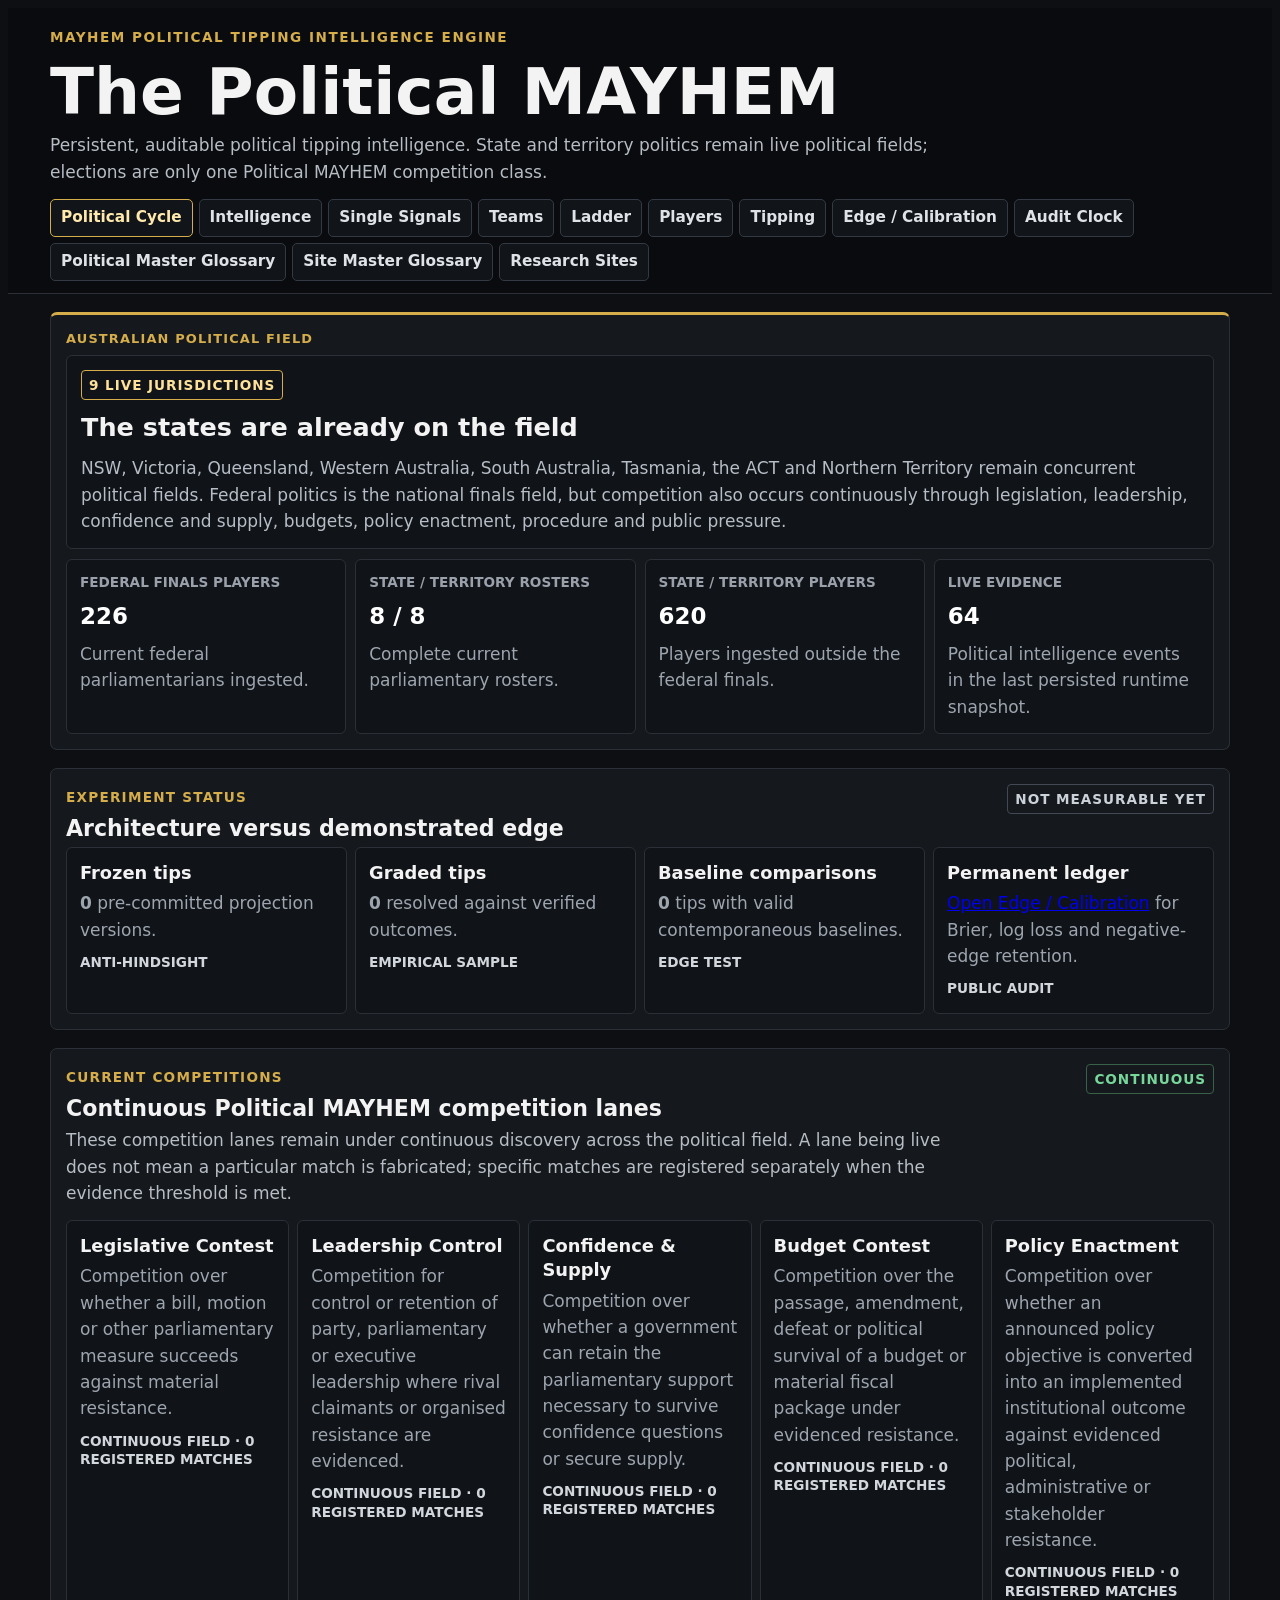
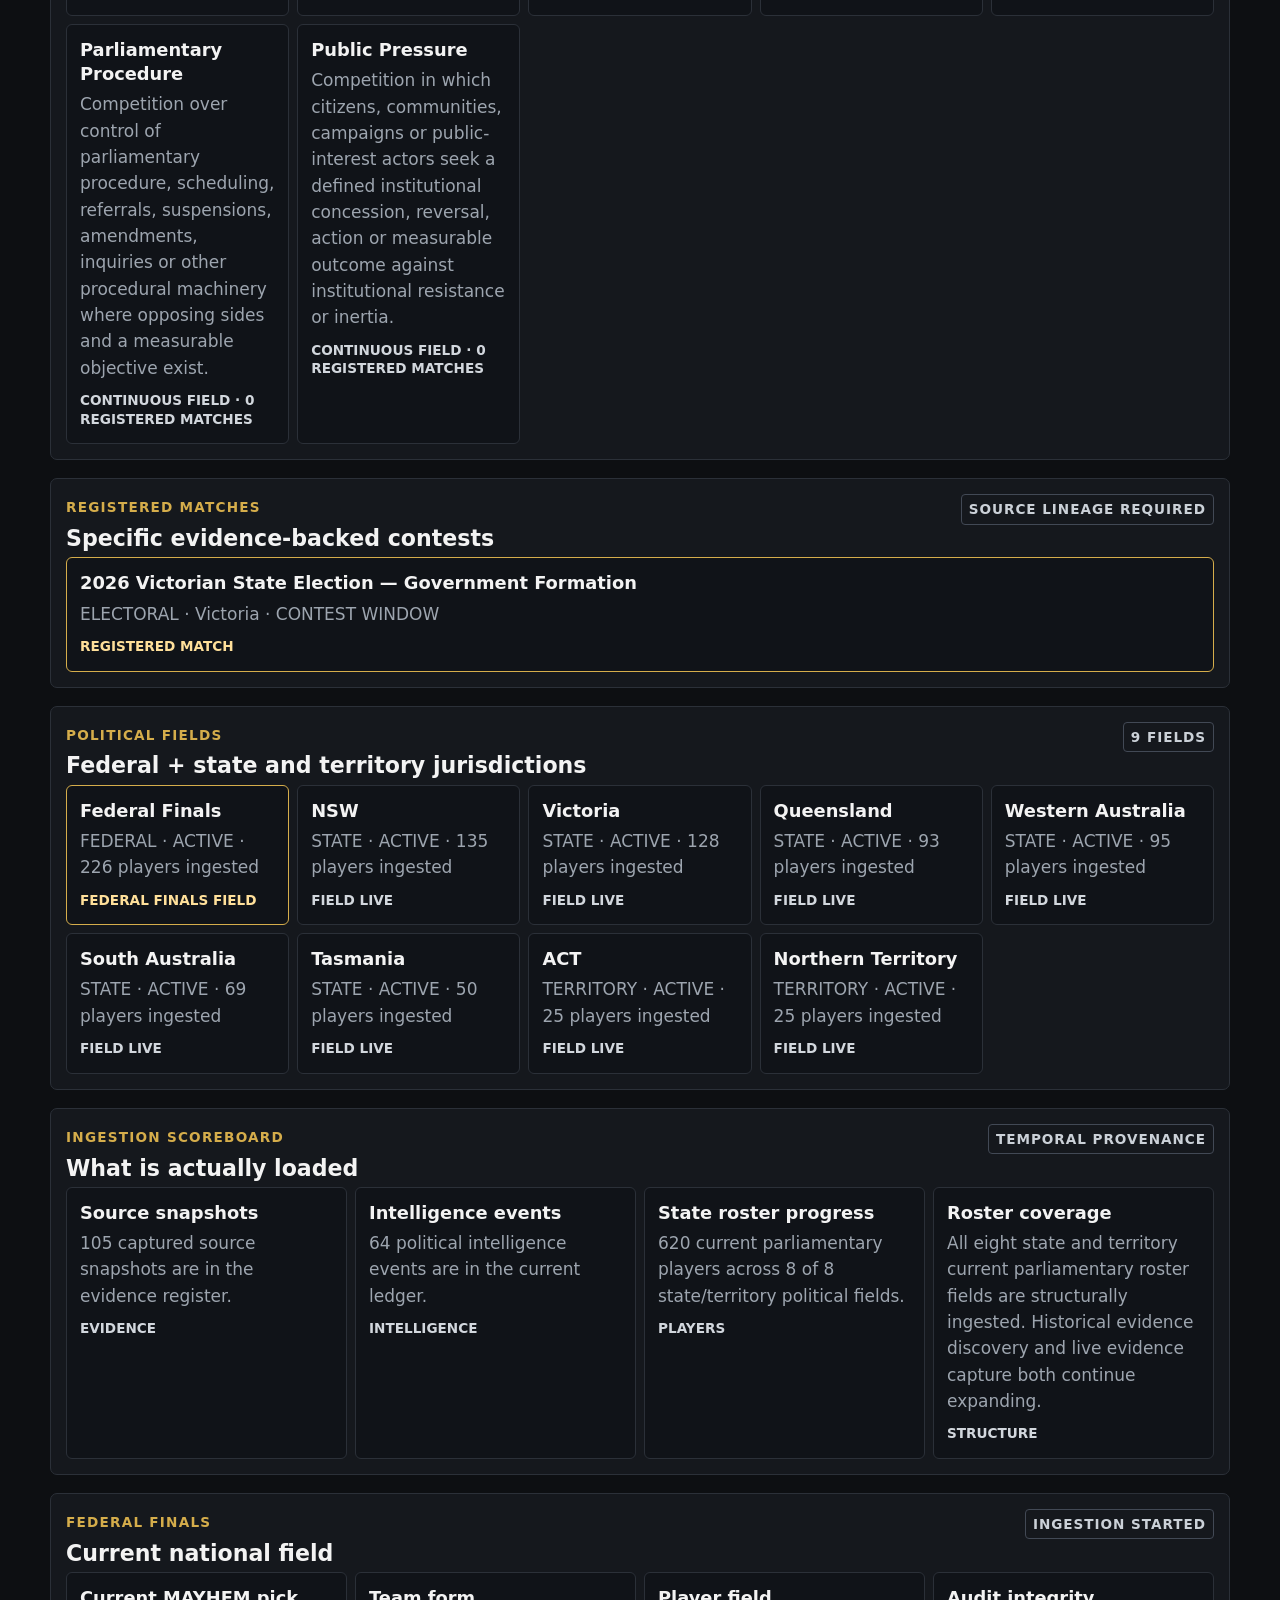
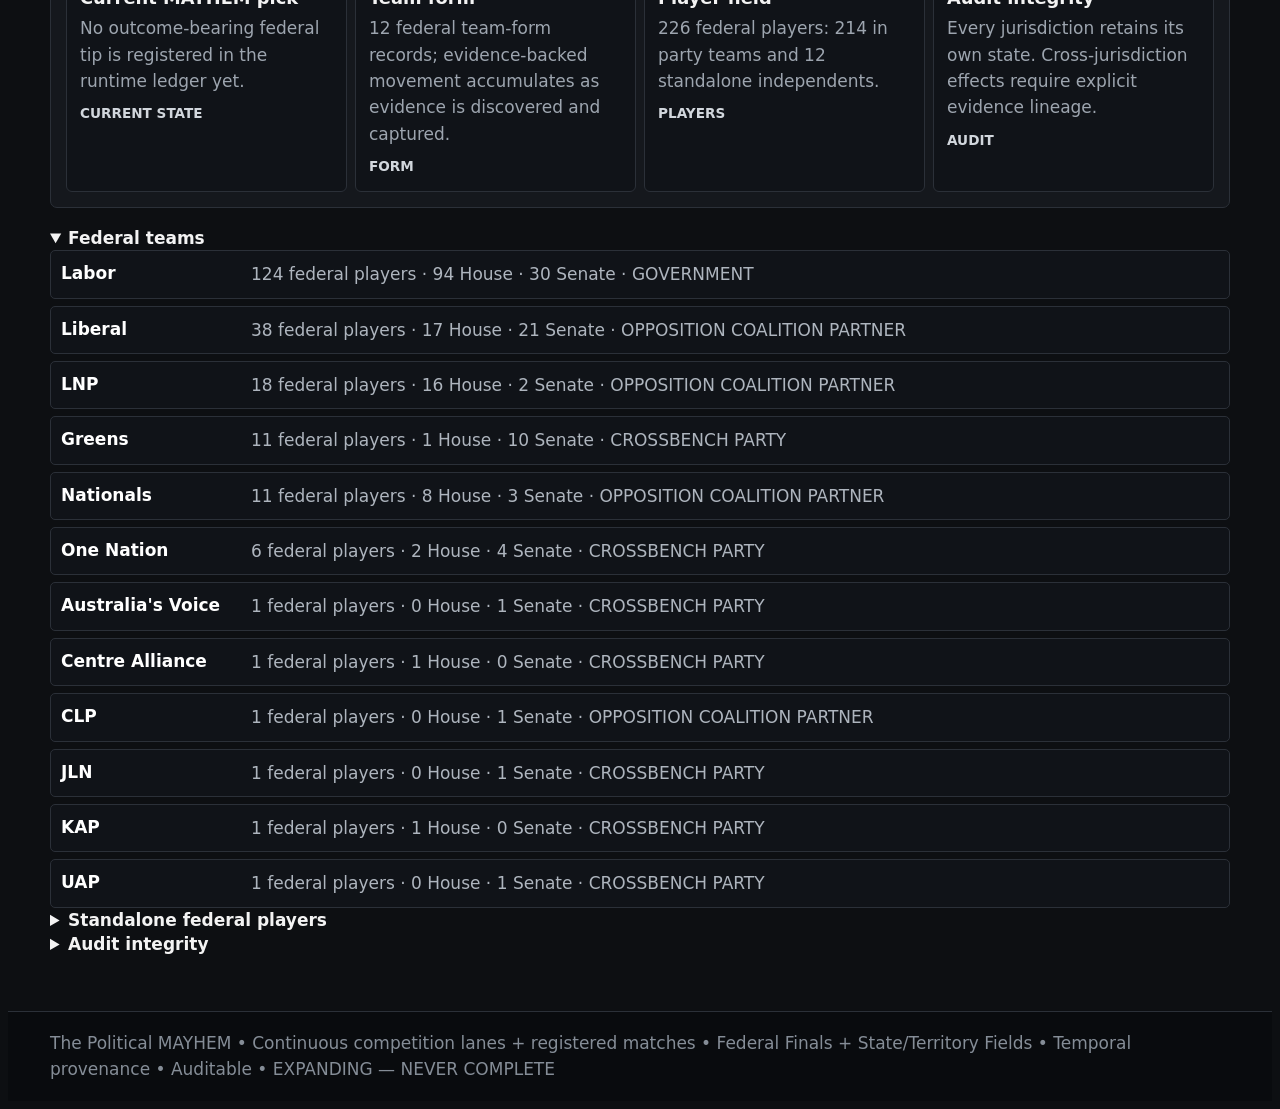
==== commit 6d1ad1cb: "Show continuous competition lanes on home page" ====
--- a/index.html
+++ b/index.html
@@ -1,14 +1,55 @@
 <!doctype html>
 <html lang="en"><head><meta charset="utf-8"><meta name="viewport" content="width=device-width,initial-scale=1"><title>The Political MAYHEM</title><link rel="stylesheet" href="site.css"></head>
-<body><header class="topbar"><div class="wrap"><p class="eyebrow">MAYHEM POLITICAL TIPPING INTELLIGENCE ENGINE</p><h1>The Political MAYHEM</h1><p class="lede">Persistent, auditable political tipping intelligence. State and territory politics remain live competitions; the federal field is the national finals layer.</p><nav class="tabs"><a class="active" href="./">Political Cycle</a><a href="intelligence.html">Intelligence</a><a href="single-signals.html">Single Signals</a><a href="teams.html">Teams</a><a href="ladder.html">Ladder</a><a href="players.html">Players</a><a href="tipping.html">Tipping</a><a href="edge.html">Edge / Calibration</a><a href="audit-clock.html">Audit Clock</a><a href="glossary.html">Political Master Glossary</a><a href="site-master-glossary.html">Site Master Glossary</a><a href="sites.html">Research Sites</a></nav></div></header>
+<body><header class="topbar"><div class="wrap"><p class="eyebrow">MAYHEM POLITICAL TIPPING INTELLIGENCE ENGINE</p><h1>The Political MAYHEM</h1><p class="lede">Persistent, auditable political tipping intelligence. State and territory politics remain live political fields; elections are only one Political MAYHEM competition class.</p><nav class="tabs"><a class="active" href="./">Political Cycle</a><a href="intelligence.html">Intelligence</a><a href="single-signals.html">Single Signals</a><a href="teams.html">Teams</a><a href="ladder.html">Ladder</a><a href="players.html">Players</a><a href="tipping.html">Tipping</a><a href="edge.html">Edge / Calibration</a><a href="audit-clock.html">Audit Clock</a><a href="glossary.html">Political Master Glossary</a><a href="site-master-glossary.html">Site Master Glossary</a><a href="sites.html">Research Sites</a></nav></div></header>
 <main class="wrap">
-<section class="scoreboard"><div class="kicker">AUSTRALIAN POLITICAL FIELD</div><div class="empty-state"><span class="state-pill">9 LIVE JURISDICTIONS</span><h2>The states are already on the field</h2><p>NSW, Victoria, Queensland, Western Australia, South Australia, Tasmania, the ACT and Northern Territory run as concurrent political competitions. Federal politics sits above them as the national finals layer rather than replacing them.</p></div><div class="watch-grid"><article><small>FEDERAL FINALS PLAYERS</small><strong>226</strong><p>Current federal parliamentarians ingested.</p></article><article><small>STATE / TERRITORY ROSTERS</small><strong id="metric-state-rosters">8 / 8</strong><p>Complete current parliamentary rosters.</p></article><article><small>STATE / TERRITORY PLAYERS</small><strong id="metric-state-players">620</strong><p>Players ingested outside the federal finals.</p></article><article><small>LIVE EVIDENCE</small><strong id="metric-events">18</strong><p>Forward political intelligence events in the last persisted runtime snapshot.</p></article></div></section>
+<section class="scoreboard"><div class="kicker">AUSTRALIAN POLITICAL FIELD</div><div class="empty-state"><span class="state-pill">9 LIVE JURISDICTIONS</span><h2>The states are already on the field</h2><p>NSW, Victoria, Queensland, Western Australia, South Australia, Tasmania, the ACT and Northern Territory remain concurrent political fields. Federal politics is the national finals field, but competition also occurs continuously through legislation, leadership, confidence and supply, budgets, policy enactment, procedure and public pressure.</p></div><div class="watch-grid"><article><small>FEDERAL FINALS PLAYERS</small><strong>226</strong><p>Current federal parliamentarians ingested.</p></article><article><small>STATE / TERRITORY ROSTERS</small><strong id="metric-state-rosters">8 / 8</strong><p>Complete current parliamentary rosters.</p></article><article><small>STATE / TERRITORY PLAYERS</small><strong id="metric-state-players">620</strong><p>Players ingested outside the federal finals.</p></article><article><small>LIVE EVIDENCE</small><strong id="metric-events">18</strong><p>Political intelligence events in the last persisted runtime snapshot.</p></article></div></section>
 <section><div class="section-head"><div><span class="kicker">EXPERIMENT STATUS</span><h2>Architecture versus demonstrated edge</h2></div><span id="edge-home-state" class="status-built">EMPIRICAL EDGE NOT YET ESTABLISHED</span></div><div class="grid"><article><h3>Frozen tips</h3><p><strong id="edge-home-frozen">0</strong> pre-committed projection versions.</p><span>ANTI-HINDSIGHT</span></article><article><h3>Graded tips</h3><p><strong id="edge-home-graded">0</strong> resolved against verified outcomes.</p><span>EMPIRICAL SAMPLE</span></article><article><h3>Baseline comparisons</h3><p><strong id="edge-home-comparable">0</strong> tips with valid contemporaneous baselines.</p><span>EDGE TEST</span></article><article><h3>Permanent ledger</h3><p><a href="edge.html">Open Edge / Calibration</a> for Brier, log loss and negative-edge retention.</p><span>PUBLIC AUDIT</span></article></div></section>
-<section><div class="section-head"><div><span class="kicker">CURRENT COMPETITIONS</span><h2>Federal finals + state and territory fields</h2></div><span class="live-dot">CONTINUOUS</span></div><div id="competition-grid" class="grid"><article><h3>9 jurisdiction registry</h3><p>Federal Finals plus eight state/territory fields are structurally registered. Runtime state will replace this fallback when available.</p><span>PERSISTED STRUCTURE</span></article></div></section>
-<section><div class="section-head"><div><span class="kicker">INGESTION SCOREBOARD</span><h2>What is actually loaded</h2></div><span class="status-built">TEMPORAL PROVENANCE</span></div><div class="grid"><article><h3>Source snapshots</h3><p id="source-summary">30 forward-captured source snapshots are in the last persisted evidence register.</p><span>EVIDENCE</span></article><article><h3>Intelligence events</h3><p id="event-summary">18 forward intelligence events are in the last persisted ledger.</p><span>INTELLIGENCE</span></article><article><h3>State roster progress</h3><p id="state-roster-summary">620 current parliamentary players across all 8 state/territory competitions.</p><span>PLAYERS</span></article><article><h3>Roster coverage</h3><p id="pending-summary">All eight state and territory current parliamentary roster fields are structurally ingested. Historical evidence discovery and live evidence capture both continue expanding.</p><span>STRUCTURE</span></article></div></section>
-<section><div class="section-head"><div><span class="kicker">FEDERAL FINALS</span><h2>Current national field</h2></div><span class="status-built">INGESTION STARTED</span></div><div class="grid"><article><h3>Current MAYHEM pick</h3><p>No outcome-bearing federal tip is registered in the runtime ledger yet.</p><span>CURRENT STATE</span></article><article><h3>Team form</h3><p id="team-form-summary">12 federal team-form records are structurally loaded; evidence-backed movement accumulates as evidence is discovered and captured.</p><span>FORM</span></article><article><h3>Player field</h3><p id="player-summary">226 federal players: 214 in party teams and 12 standalone independents.</p><span>PLAYERS</span></article><article><h3>Audit integrity</h3><p>Every jurisdiction retains its own state. Cross-jurisdiction effects require explicit evidence lineage.</p><span>AUDIT</span></article></div></section>
+<section><div class="section-head"><div><span class="kicker">CURRENT COMPETITIONS</span><h2>Continuous Political MAYHEM competition lanes</h2></div><span class="live-dot">CONTINUOUS</span></div><p class="lede">These competition lanes remain under continuous discovery across the political field. A lane being live does not mean a particular match is fabricated; specific matches are registered separately when the evidence threshold is met.</p><div id="competition-class-grid" class="grid"><article><h3>Competition classes loading</h3><p>Continuous competition registry is loading.</p><span>DISCOVERY</span></article></div></section>
+<section><div class="section-head"><div><span class="kicker">REGISTERED MATCHES</span><h2>Specific evidence-backed contests</h2></div><span class="status-built">SOURCE LINEAGE REQUIRED</span></div><div id="registered-match-grid" class="grid"><article><h3>Match ledger loading</h3><p>Specific registered contests are loading.</p><span>REGISTERED ONLY</span></article></div></section>
+<section><div class="section-head"><div><span class="kicker">POLITICAL FIELDS</span><h2>Federal + state and territory jurisdictions</h2></div><span class="status-built">9 FIELDS</span></div><div id="jurisdiction-grid" class="grid"><article><h3>9 jurisdiction registry</h3><p>Federal Finals plus eight state/territory political fields are structurally registered.</p><span>PERSISTED STRUCTURE</span></article></div></section>
+<section><div class="section-head"><div><span class="kicker">INGESTION SCOREBOARD</span><h2>What is actually loaded</h2></div><span class="status-built">TEMPORAL PROVENANCE</span></div><div class="grid"><article><h3>Source snapshots</h3><p id="source-summary">Source snapshots are in the last persisted evidence register.</p><span>EVIDENCE</span></article><article><h3>Intelligence events</h3><p id="event-summary">Political intelligence events are in the current ledger.</p><span>INTELLIGENCE</span></article><article><h3>State roster progress</h3><p id="state-roster-summary">Current parliamentary players are loaded across state/territory fields.</p><span>PLAYERS</span></article><article><h3>Roster coverage</h3><p id="pending-summary">Historical evidence discovery and live evidence capture both continue expanding.</p><span>STRUCTURE</span></article></div></section>
+<section><div class="section-head"><div><span class="kicker">FEDERAL FINALS</span><h2>Current national field</h2></div><span class="status-built">INGESTION STARTED</span></div><div class="grid"><article><h3>Current MAYHEM pick</h3><p>No outcome-bearing federal tip is registered in the runtime ledger yet.</p><span>CURRENT STATE</span></article><article><h3>Team form</h3><p id="team-form-summary">Federal team-form records are structurally loaded; evidence-backed movement accumulates as evidence is discovered and captured.</p><span>FORM</span></article><article><h3>Player field</h3><p id="player-summary">Federal player roster loaded.</p><span>PLAYERS</span></article><article><h3>Audit integrity</h3><p>Every jurisdiction retains its own state. Cross-jurisdiction effects require explicit evidence lineage.</p><span>AUDIT</span></article></div></section>
 <details open><summary><b>Federal teams</b></summary><div id="home-teams" class="feed"><div><b>Roster runtime pending render</b><span>The persisted federal roster remains available on the Teams page if this client-side refresh fails.</span></div></div></details>
-<details><summary><b>Standalone federal players</b></summary><p id="independent-summary">12 independent federal parliamentarians remain standalone players rather than a synthetic team.</p></details>
+<details><summary><b>Standalone federal players</b></summary><p id="independent-summary">Independent federal parliamentarians remain standalone players rather than a synthetic team.</p></details>
 <details><summary><b>Audit integrity</b></summary><p>No hindsight reconstruction of predictions. Historical evidence may be discovered later and retained with its own provenance, but cannot be retroactively credited to an earlier frozen tip. Structural roster completion does not imply complete political intelligence coverage. Every future target keeps a distinct cutoff, freeze, verified outcome, grade and edge record.</p></details>
-</main><footer><div class="wrap">The Political MAYHEM • Federal Finals + State/Territory Competitions • Temporal provenance • Auditable • EXPANDING — NEVER COMPLETE</div></footer>
-<script>Promise.all([fetch('data/runtime/party-rosters.json?'+Date.now(),{cache:'no-store'}).then(r=>r.json()),fetch('data/runtime/team-player-form.json?'+Date.now(),{cache:'no-store'}).then(r=>r.json()),fetch('data/runtime/federal-parliamentary-players.json?'+Date.now(),{cache:'no-store'}).then(r=>r.json()),fetch('data/runtime/political-competitions.json?'+Date.now(),{cache:'no-store'}).then(r=>r.json()),fetch('data/runtime/forward-ingestion-manifest.json?'+Date.now(),{cache:'no-store'}).then(r=>r.json()),fetch('data/runtime/edge-calibration-ledger.json?'+Date.now(),{cache:'no-store'}).then(r=>r.json())]).then(([r,f,p,c,i,e])=>{const teams=r.parties||[];const li=i.live_evidence_ingestion||{},progress=c.ingestion_progress||{},es=e.summary||{};const completeFields=(c.competitions||[]).filter(x=>x.level!=='FEDERAL'&&x.ingestion_state==='CURRENT_PARLIAMENTARY_ROSTER_INGESTED');const pending=progress.remaining_jurisdictions||[];document.getElementById('metric-state-rosters').textContent=`${progress.state_territory_jurisdictions_with_complete_current_player_rosters||0} / ${progress.state_territory_jurisdictions_total||8}`;document.getElementById('metric-state-players').textContent=progress.state_territory_players_ingested||0;document.getElementById('metric-events').textContent=li.intelligence_events_ingested??0;document.getElementById('source-summary').textContent=`${li.source_snapshots_ingested||0} forward-captured source snapshots are in the evidence register.`;document.getElementById('event-summary').textContent=`${li.intelligence_events_ingested||0} forward intelligence events are in the current ledger.`;document.getElementById('state-roster-summary').textContent=`${progress.state_territory_players_ingested||0} current parliamentary players across ${completeFields.length} of ${progress.state_territory_jurisdictions_total||8} state/territory competitions.`;document.getElementById('pending-summary').textContent=pending.length?`${pending.map(x=>x.replace('AUS-','')).join(', ')} remain roster-pending.`:'All eight state and territory current parliamentary roster fields are structurally ingested. Historical evidence discovery and live evidence capture both continue expanding.';document.getElementById('team-form-summary').textContent=`${(f.team_form||[]).length} federal team-form records; evidence-backed movement accumulates as evidence is discovered and captured.`;document.getElementById('player-summary').textContent=`${p.counts.total_players} federal players: ${p.counts.party_affiliated} in party teams and ${p.counts.independents} standalone independents.`;document.getElementById('independent-summary').textContent=`${p.counts.independents} independent federal parliamentarians remain standalone players rather than a synthetic team.`;document.getElementById('edge-home-frozen').textContent=es.frozen_projection_versions??0;document.getElementById('edge-home-graded').textContent=es.graded_projection_versions??0;document.getElementById('edge-home-comparable').textContent=es.baseline_comparable_tips??0;document.getElementById('edge-home-state').textContent=String(es.empirical_advantage_state||e.status||'NOT_MEASURABLE_YET').replaceAll('_',' ');document.getElementById('competition-grid').innerHTML=(c.competitions||[]).map(x=>`<article class="${x.level==='FEDERAL'?'next':''}"><h3>${x.public_label}</h3><p>${x.level.replace('_',' ')} · ${x.field_state}${x.ingested_player_count!=null?` · ${x.ingested_player_count} players ingested`:''}</p><span>${x.level==='FEDERAL'?'FINALS':x.ingestion_state==='CURRENT_PARLIAMENTARY_ROSTER_INGESTED'?'ROSTER LIVE':'ROSTER PENDING'}</span></article>`).join('');document.getElementById('home-teams').innerHTML=teams.slice().sort((a,b)=>b.player_count-a.player_count||a.short_name.localeCompare(b.short_name)).map(x=>`<div><b>${x.short_name}</b><span>${x.player_count} federal players · ${x.house_players} House · ${x.senate_players} Senate · ${x.team_state.replaceAll('_',' ')}</span></div>`).join('')}).catch(()=>{});</script></body></html>+</main><footer><div class="wrap">The Political MAYHEM • Continuous competition lanes + registered matches • Federal Finals + State/Territory Fields • Temporal provenance • Auditable • EXPANDING — NEVER COMPLETE</div></footer>
+<script>
+const esc=s=>String(s??'').replace(/[&<>"']/g,c=>({'&':'&amp;','<':'&lt;','>':'&gt;','"':'&quot;',"'":'&#39;'}[c]));
+Promise.all([
+  fetch('data/runtime/party-rosters.json?'+Date.now(),{cache:'no-store'}).then(r=>r.json()),
+  fetch('data/runtime/team-player-form.json?'+Date.now(),{cache:'no-store'}).then(r=>r.json()),
+  fetch('data/runtime/federal-parliamentary-players.json?'+Date.now(),{cache:'no-store'}).then(r=>r.json()),
+  fetch('data/runtime/political-competitions.json?'+Date.now(),{cache:'no-store'}).then(r=>r.json()),
+  fetch('data/runtime/forward-ingestion-manifest.json?'+Date.now(),{cache:'no-store'}).then(r=>r.json()),
+  fetch('data/runtime/edge-calibration-ledger.json?'+Date.now(),{cache:'no-store'}).then(r=>r.json()),
+  fetch('data/political-competition-class-registry.json?'+Date.now(),{cache:'no-store'}).then(r=>r.json()),
+  fetch('data/runtime/political-contests.json?'+Date.now(),{cache:'no-store'}).then(r=>r.json())
+]).then(([r,f,p,c,i,e,classRegistry,contestLedger])=>{
+  const teams=r.parties||[],li=i.live_evidence_ingestion||{},progress=c.ingestion_progress||{},es=e.summary||{};
+  const completeFields=(c.competitions||[]).filter(x=>x.level!=='FEDERAL'&&x.ingestion_state==='CURRENT_PARLIAMENTARY_ROSTER_INGESTED');
+  const pending=progress.remaining_jurisdictions||[];
+  document.getElementById('metric-state-rosters').textContent=`${progress.state_territory_jurisdictions_with_complete_current_player_rosters||0} / ${progress.state_territory_jurisdictions_total||8}`;
+  document.getElementById('metric-state-players').textContent=progress.state_territory_players_ingested||0;
+  document.getElementById('metric-events').textContent=li.intelligence_events_ingested??0;
+  document.getElementById('source-summary').textContent=`${li.source_snapshots_ingested||0} captured source snapshots are in the evidence register.`;
+  document.getElementById('event-summary').textContent=`${li.intelligence_events_ingested||0} political intelligence events are in the current ledger.`;
+  document.getElementById('state-roster-summary').textContent=`${progress.state_territory_players_ingested||0} current parliamentary players across ${completeFields.length} of ${progress.state_territory_jurisdictions_total||8} state/territory political fields.`;
+  document.getElementById('pending-summary').textContent=pending.length?`${pending.map(x=>x.replace('AUS-','')).join(', ')} remain roster-pending.`:'All eight state and territory current parliamentary roster fields are structurally ingested. Historical evidence discovery and live evidence capture both continue expanding.';
+  document.getElementById('team-form-summary').textContent=`${(f.team_form||[]).length} federal team-form records; evidence-backed movement accumulates as evidence is discovered and captured.`;
+  document.getElementById('player-summary').textContent=`${p.counts.total_players} federal players: ${p.counts.party_affiliated} in party teams and ${p.counts.independents} standalone independents.`;
+  document.getElementById('independent-summary').textContent=`${p.counts.independents} independent federal parliamentarians remain standalone players rather than a synthetic team.`;
+  document.getElementById('edge-home-frozen').textContent=es.frozen_projection_versions??0;
+  document.getElementById('edge-home-graded').textContent=es.graded_projection_versions??0;
+  document.getElementById('edge-home-comparable').textContent=es.baseline_comparable_tips??0;
+  document.getElementById('edge-home-state').textContent=String(es.empirical_advantage_state||e.status||'NOT_MEASURABLE_YET').replaceAll('_',' ');
+
+  const classes=classRegistry.classes||[];
+  const continuous=classes.filter(x=>x.field_mode==='CONTINUOUS_DISCOVERY_WITH_DISCRETE_MATCHES');
+  const registered=contestLedger.contests||[];
+  const countByClass=new Map();for(const x of registered)countByClass.set(x.competition_class,(countByClass.get(x.competition_class)||0)+1);
+  document.getElementById('competition-class-grid').innerHTML=continuous.map(x=>`<article><h3>${esc(x.public_label)}</h3><p>${esc(x.definition)}</p><span>CONTINUOUS FIELD · ${countByClass.get(x.competition_class)||0} REGISTERED MATCH${(countByClass.get(x.competition_class)||0)===1?'':'ES'}</span></article>`).join('')||'<article><h3>No continuous fields loaded</h3><p>The competition-class registry did not return a continuous field.</p><span>INTEGRITY FAILURE</span></article>';
+  document.getElementById('registered-match-grid').innerHTML=registered.map(x=>`<article class="${x.competition_class==='ELECTORAL'?'next':''}"><h3>${esc(x.name||x.contest_id)}</h3><p>${esc(String(x.competition_class||'UNKNOWN').replaceAll('_',' '))} · ${esc(x.jurisdiction||'UNKNOWN')} · ${esc(String(x.status||'UNKNOWN').replaceAll('_',' '))}</p><span>REGISTERED MATCH</span></article>`).join('')||'<article><h3>No discrete match registered</h3><p>Continuous competition fields remain live even when no specific match has yet crossed its evidence threshold.</p><span>NOT QUIET · REGISTRATION EMPTY</span></article>';
+  document.getElementById('jurisdiction-grid').innerHTML=(c.competitions||[]).map(x=>`<article class="${x.level==='FEDERAL'?'next':''}"><h3>${esc(x.public_label)}</h3><p>${esc(x.level.replace('_',' '))} · ${esc(x.field_state)}${x.ingested_player_count!=null?` · ${x.ingested_player_count} players ingested`:''}</p><span>${x.level==='FEDERAL'?'FEDERAL FINALS FIELD':x.ingestion_state==='CURRENT_PARLIAMENTARY_ROSTER_INGESTED'?'FIELD LIVE':'ROSTER PENDING'}</span></article>`).join('');
+  document.getElementById('home-teams').innerHTML=teams.slice().sort((a,b)=>b.player_count-a.player_count||a.short_name.localeCompare(b.short_name)).map(x=>`<div><b>${esc(x.short_name)}</b><span>${x.player_count} federal players · ${x.house_players} House · ${x.senate_players} Senate · ${esc(x.team_state.replaceAll('_',' '))}</span></div>`).join('');
+}).catch(()=>{});
+</script></body></html>
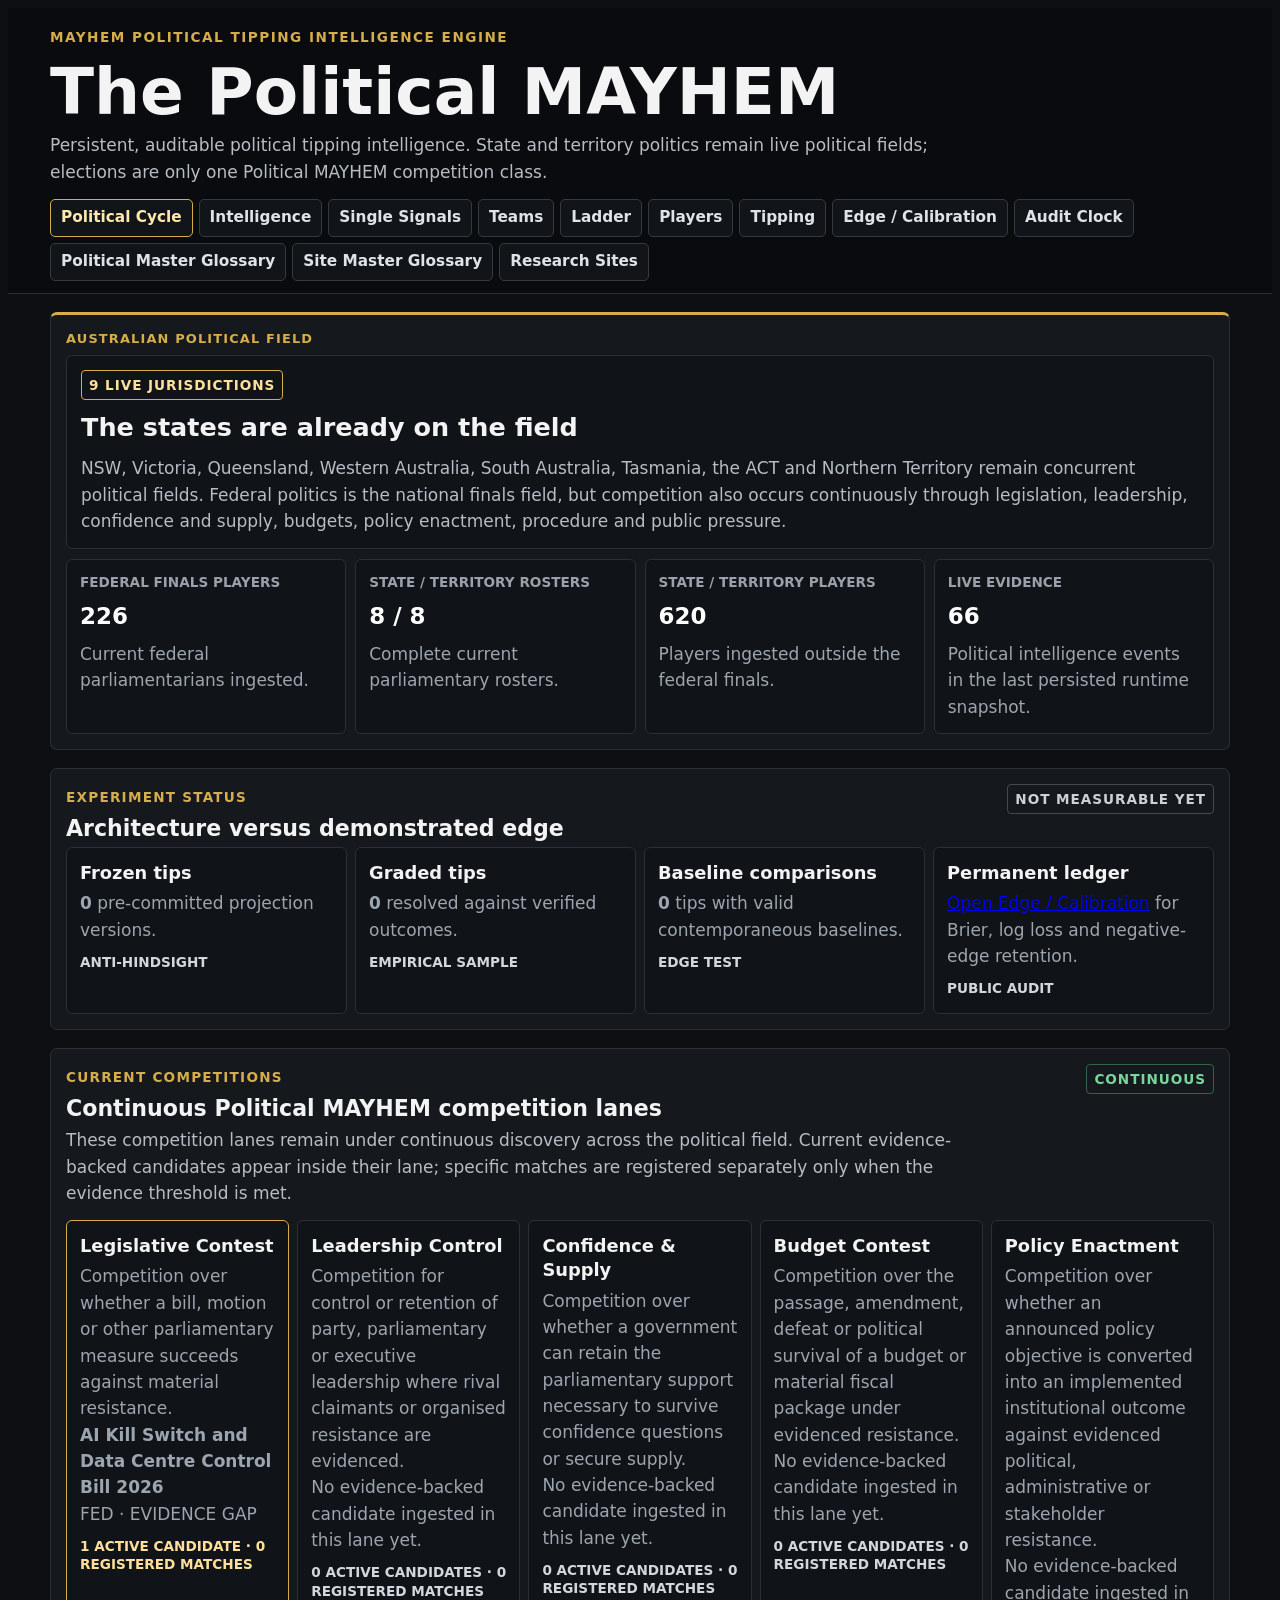
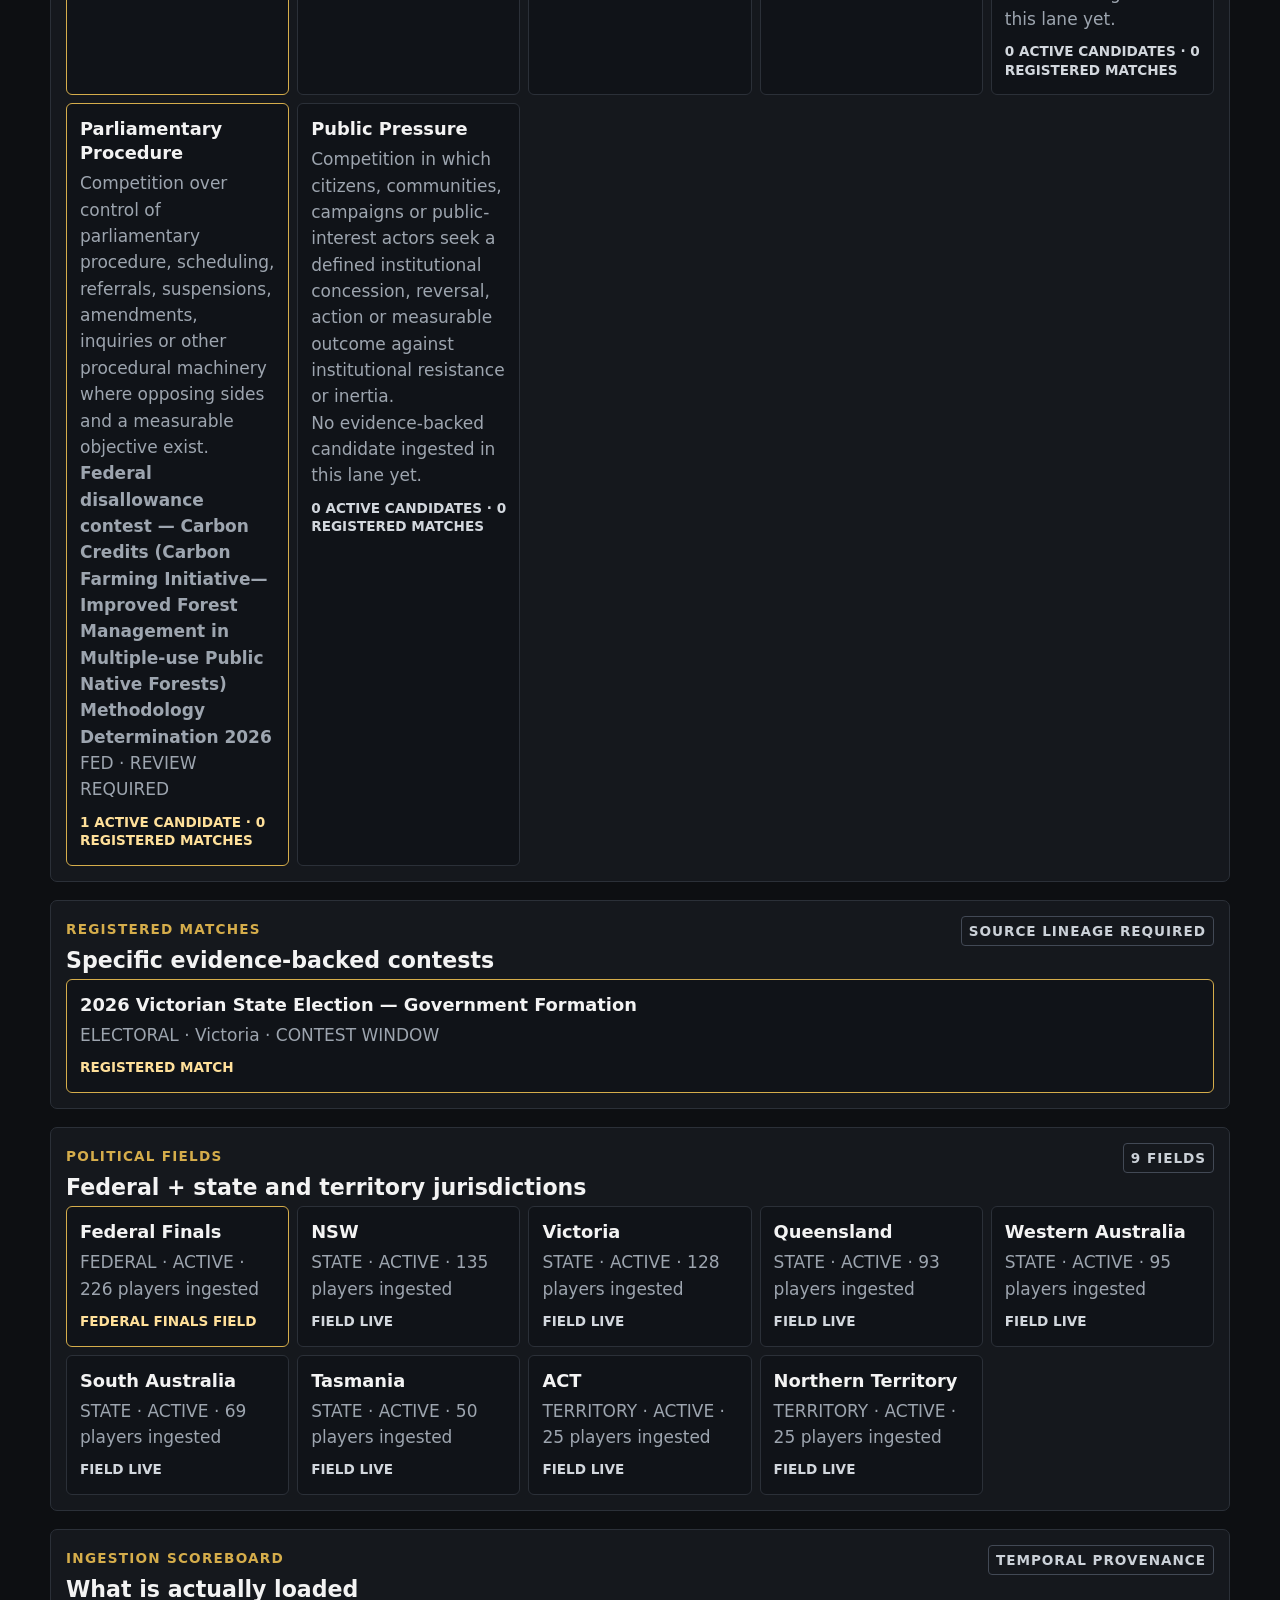
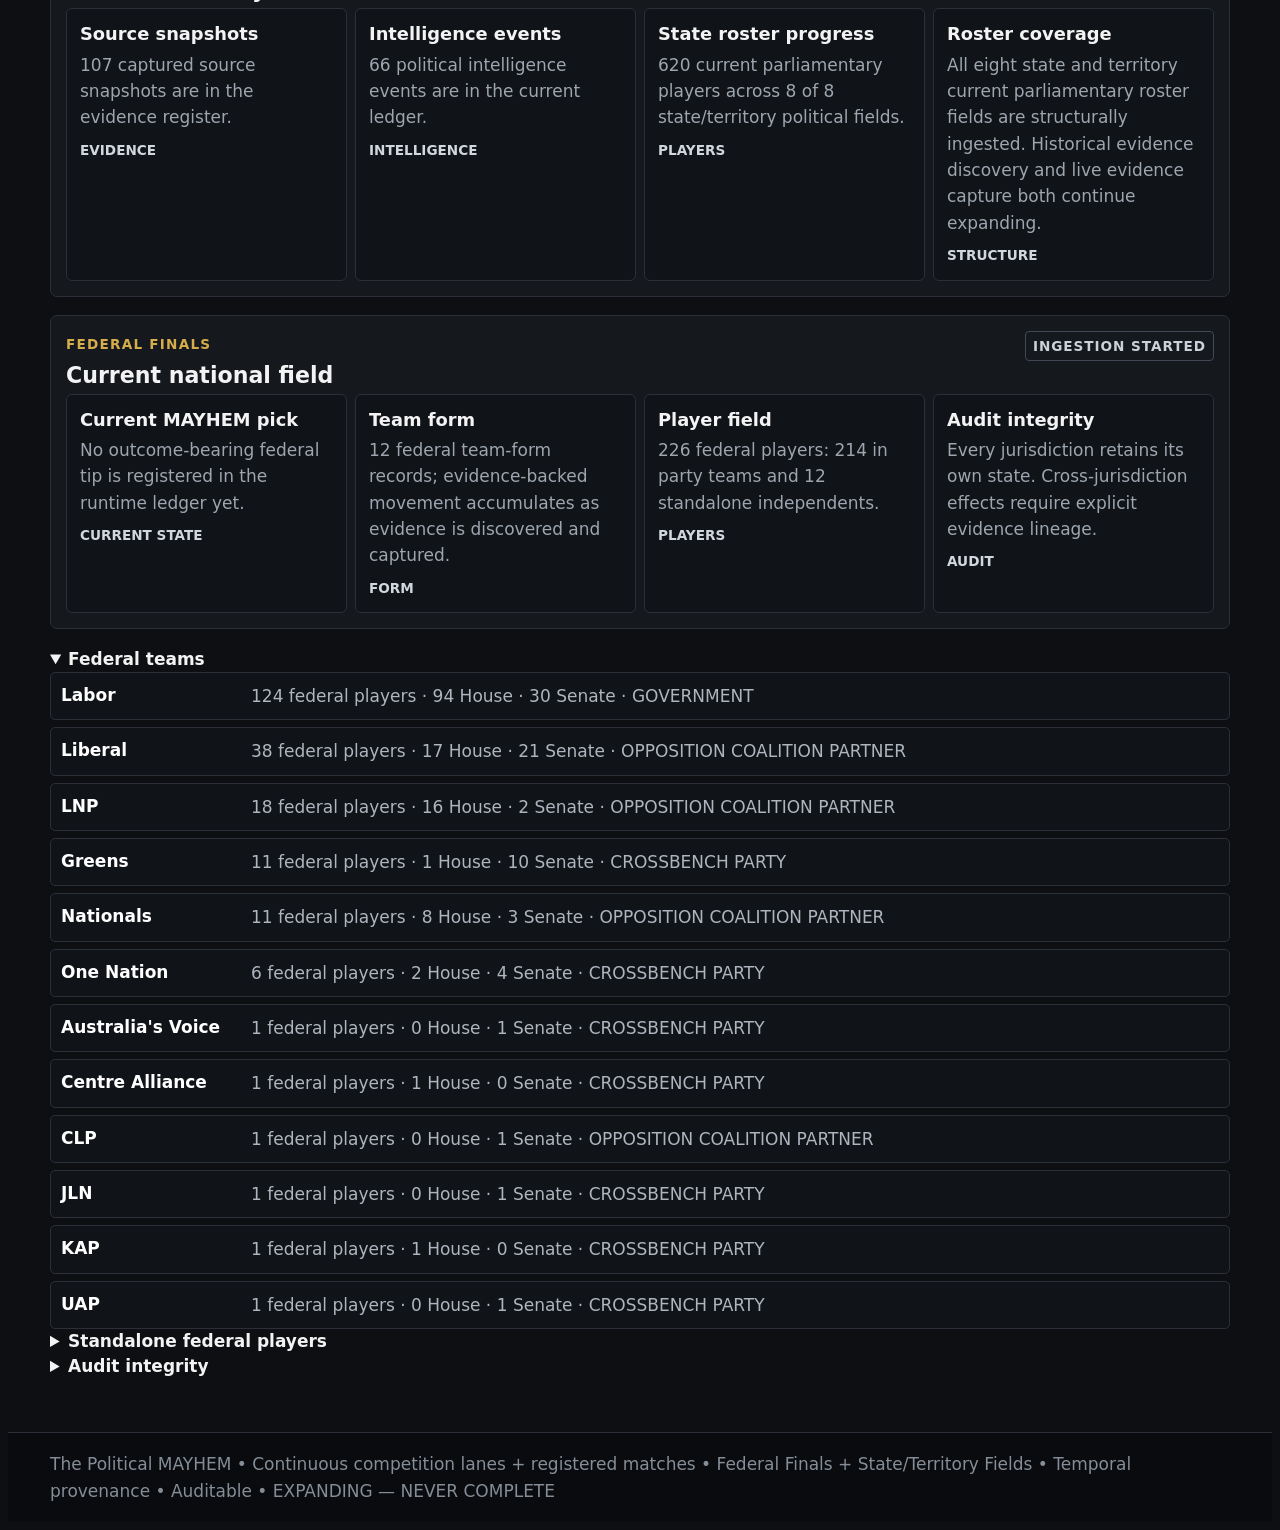
==== commit b963d271: "Show ingested competition activity on home page" ====
--- a/index.html
+++ b/index.html
@@ -4,7 +4,7 @@
 <main class="wrap">
 <section class="scoreboard"><div class="kicker">AUSTRALIAN POLITICAL FIELD</div><div class="empty-state"><span class="state-pill">9 LIVE JURISDICTIONS</span><h2>The states are already on the field</h2><p>NSW, Victoria, Queensland, Western Australia, South Australia, Tasmania, the ACT and Northern Territory remain concurrent political fields. Federal politics is the national finals field, but competition also occurs continuously through legislation, leadership, confidence and supply, budgets, policy enactment, procedure and public pressure.</p></div><div class="watch-grid"><article><small>FEDERAL FINALS PLAYERS</small><strong>226</strong><p>Current federal parliamentarians ingested.</p></article><article><small>STATE / TERRITORY ROSTERS</small><strong id="metric-state-rosters">8 / 8</strong><p>Complete current parliamentary rosters.</p></article><article><small>STATE / TERRITORY PLAYERS</small><strong id="metric-state-players">620</strong><p>Players ingested outside the federal finals.</p></article><article><small>LIVE EVIDENCE</small><strong id="metric-events">18</strong><p>Political intelligence events in the last persisted runtime snapshot.</p></article></div></section>
 <section><div class="section-head"><div><span class="kicker">EXPERIMENT STATUS</span><h2>Architecture versus demonstrated edge</h2></div><span id="edge-home-state" class="status-built">EMPIRICAL EDGE NOT YET ESTABLISHED</span></div><div class="grid"><article><h3>Frozen tips</h3><p><strong id="edge-home-frozen">0</strong> pre-committed projection versions.</p><span>ANTI-HINDSIGHT</span></article><article><h3>Graded tips</h3><p><strong id="edge-home-graded">0</strong> resolved against verified outcomes.</p><span>EMPIRICAL SAMPLE</span></article><article><h3>Baseline comparisons</h3><p><strong id="edge-home-comparable">0</strong> tips with valid contemporaneous baselines.</p><span>EDGE TEST</span></article><article><h3>Permanent ledger</h3><p><a href="edge.html">Open Edge / Calibration</a> for Brier, log loss and negative-edge retention.</p><span>PUBLIC AUDIT</span></article></div></section>
-<section><div class="section-head"><div><span class="kicker">CURRENT COMPETITIONS</span><h2>Continuous Political MAYHEM competition lanes</h2></div><span class="live-dot">CONTINUOUS</span></div><p class="lede">These competition lanes remain under continuous discovery across the political field. A lane being live does not mean a particular match is fabricated; specific matches are registered separately when the evidence threshold is met.</p><div id="competition-class-grid" class="grid"><article><h3>Competition classes loading</h3><p>Continuous competition registry is loading.</p><span>DISCOVERY</span></article></div></section>
+<section><div class="section-head"><div><span class="kicker">CURRENT COMPETITIONS</span><h2>Continuous Political MAYHEM competition lanes</h2></div><span class="live-dot">CONTINUOUS</span></div><p class="lede">These competition lanes remain under continuous discovery across the political field. Current evidence-backed candidates appear inside their lane; specific matches are registered separately only when the evidence threshold is met.</p><div id="competition-class-grid" class="grid"><article><h3>Competition classes loading</h3><p>Continuous competition registry is loading.</p><span>DISCOVERY</span></article></div></section>
 <section><div class="section-head"><div><span class="kicker">REGISTERED MATCHES</span><h2>Specific evidence-backed contests</h2></div><span class="status-built">SOURCE LINEAGE REQUIRED</span></div><div id="registered-match-grid" class="grid"><article><h3>Match ledger loading</h3><p>Specific registered contests are loading.</p><span>REGISTERED ONLY</span></article></div></section>
 <section><div class="section-head"><div><span class="kicker">POLITICAL FIELDS</span><h2>Federal + state and territory jurisdictions</h2></div><span class="status-built">9 FIELDS</span></div><div id="jurisdiction-grid" class="grid"><article><h3>9 jurisdiction registry</h3><p>Federal Finals plus eight state/territory political fields are structurally registered.</p><span>PERSISTED STRUCTURE</span></article></div></section>
 <section><div class="section-head"><div><span class="kicker">INGESTION SCOREBOARD</span><h2>What is actually loaded</h2></div><span class="status-built">TEMPORAL PROVENANCE</span></div><div class="grid"><article><h3>Source snapshots</h3><p id="source-summary">Source snapshots are in the last persisted evidence register.</p><span>EVIDENCE</span></article><article><h3>Intelligence events</h3><p id="event-summary">Political intelligence events are in the current ledger.</p><span>INTELLIGENCE</span></article><article><h3>State roster progress</h3><p id="state-roster-summary">Current parliamentary players are loaded across state/territory fields.</p><span>PLAYERS</span></article><article><h3>Roster coverage</h3><p id="pending-summary">Historical evidence discovery and live evidence capture both continue expanding.</p><span>STRUCTURE</span></article></div></section>
@@ -23,8 +23,9 @@
   fetch('data/runtime/forward-ingestion-manifest.json?'+Date.now(),{cache:'no-store'}).then(r=>r.json()),
   fetch('data/runtime/edge-calibration-ledger.json?'+Date.now(),{cache:'no-store'}).then(r=>r.json()),
   fetch('data/political-competition-class-registry.json?'+Date.now(),{cache:'no-store'}).then(r=>r.json()),
-  fetch('data/runtime/political-contests.json?'+Date.now(),{cache:'no-store'}).then(r=>r.json())
-]).then(([r,f,p,c,i,e,classRegistry,contestLedger])=>{
+  fetch('data/runtime/political-contests.json?'+Date.now(),{cache:'no-store'}).then(r=>r.json()),
+  fetch('data/runtime/competition-discovery-candidates.json?'+Date.now(),{cache:'no-store'}).then(r=>r.json())
+]).then(([r,f,p,c,i,e,classRegistry,contestLedger,discoveryLedger])=>{
   const teams=r.parties||[],li=i.live_evidence_ingestion||{},progress=c.ingestion_progress||{},es=e.summary||{};
   const completeFields=(c.competitions||[]).filter(x=>x.level!=='FEDERAL'&&x.ingestion_state==='CURRENT_PARLIAMENTARY_ROSTER_INGESTED');
   const pending=progress.remaining_jurisdictions||[];
@@ -46,10 +47,18 @@
   const classes=classRegistry.classes||[];
   const continuous=classes.filter(x=>x.field_mode==='CONTINUOUS_DISCOVERY_WITH_DISCRETE_MATCHES');
   const registered=contestLedger.contests||[];
+  const candidates=(discoveryLedger.candidates||[]).filter(x=>!['REGISTERED','REJECTED_NOT_COMPETITION'].includes(x.candidate_state));
+  const familyToClass={ELECTION:'ELECTORAL',LEGISLATION:'LEGISLATIVE',LEADERSHIP:'LEADERSHIP',CONFIDENCE_SUPPLY:'CONFIDENCE_SUPPLY',BUDGET:'BUDGET',PROCEDURAL:'PARLIAMENTARY_PROCEDURE',POLICY_ENACTMENT:'POLICY_ENACTMENT',PUBLIC_PRESSURE:'PUBLIC_PRESSURE'};
+  const candidateClass=x=>x.proposed_competition_class||familyToClass[x.competition_family]||null;
   const countByClass=new Map();for(const x of registered)countByClass.set(x.competition_class,(countByClass.get(x.competition_class)||0)+1);
-  document.getElementById('competition-class-grid').innerHTML=continuous.map(x=>`<article><h3>${esc(x.public_label)}</h3><p>${esc(x.definition)}</p><span>CONTINUOUS FIELD · ${countByClass.get(x.competition_class)||0} REGISTERED MATCH${(countByClass.get(x.competition_class)||0)===1?'':'ES'}</span></article>`).join('')||'<article><h3>No continuous fields loaded</h3><p>The competition-class registry did not return a continuous field.</p><span>INTEGRITY FAILURE</span></article>';
+  document.getElementById('competition-class-grid').innerHTML=continuous.map(x=>{
+    const activity=candidates.filter(y=>candidateClass(y)===x.competition_class);
+    const activityText=activity.length?activity.slice(0,2).map(y=>`<p><strong>${esc(y.subject)}</strong><br>${esc(y.jurisdiction_id.replace('AUS-',''))} · ${esc(y.candidate_state.replaceAll('_',' '))}</p>`).join(''):'<p>No evidence-backed candidate ingested in this lane yet.</p>';
+    const registeredCount=countByClass.get(x.competition_class)||0;
+    return `<article class="${activity.length?'next':''}"><h3>${esc(x.public_label)}</h3><p>${esc(x.definition)}</p>${activityText}<span>${activity.length} ACTIVE CANDIDATE${activity.length===1?'':'S'} · ${registeredCount} REGISTERED MATCH${registeredCount===1?'':'ES'}</span></article>`;
+  }).join('')||'<article><h3>No continuous fields loaded</h3><p>The competition-class registry did not return a continuous field.</p><span>INTEGRITY FAILURE</span></article>';
   document.getElementById('registered-match-grid').innerHTML=registered.map(x=>`<article class="${x.competition_class==='ELECTORAL'?'next':''}"><h3>${esc(x.name||x.contest_id)}</h3><p>${esc(String(x.competition_class||'UNKNOWN').replaceAll('_',' '))} · ${esc(x.jurisdiction||'UNKNOWN')} · ${esc(String(x.status||'UNKNOWN').replaceAll('_',' '))}</p><span>REGISTERED MATCH</span></article>`).join('')||'<article><h3>No discrete match registered</h3><p>Continuous competition fields remain live even when no specific match has yet crossed its evidence threshold.</p><span>NOT QUIET · REGISTRATION EMPTY</span></article>';
   document.getElementById('jurisdiction-grid').innerHTML=(c.competitions||[]).map(x=>`<article class="${x.level==='FEDERAL'?'next':''}"><h3>${esc(x.public_label)}</h3><p>${esc(x.level.replace('_',' '))} · ${esc(x.field_state)}${x.ingested_player_count!=null?` · ${x.ingested_player_count} players ingested`:''}</p><span>${x.level==='FEDERAL'?'FEDERAL FINALS FIELD':x.ingestion_state==='CURRENT_PARLIAMENTARY_ROSTER_INGESTED'?'FIELD LIVE':'ROSTER PENDING'}</span></article>`).join('');
   document.getElementById('home-teams').innerHTML=teams.slice().sort((a,b)=>b.player_count-a.player_count||a.short_name.localeCompare(b.short_name)).map(x=>`<div><b>${esc(x.short_name)}</b><span>${x.player_count} federal players · ${x.house_players} House · ${x.senate_players} Senate · ${esc(x.team_state.replaceAll('_',' '))}</span></div>`).join('');
 }).catch(()=>{});
-</script></body></html>+</script></body></html>
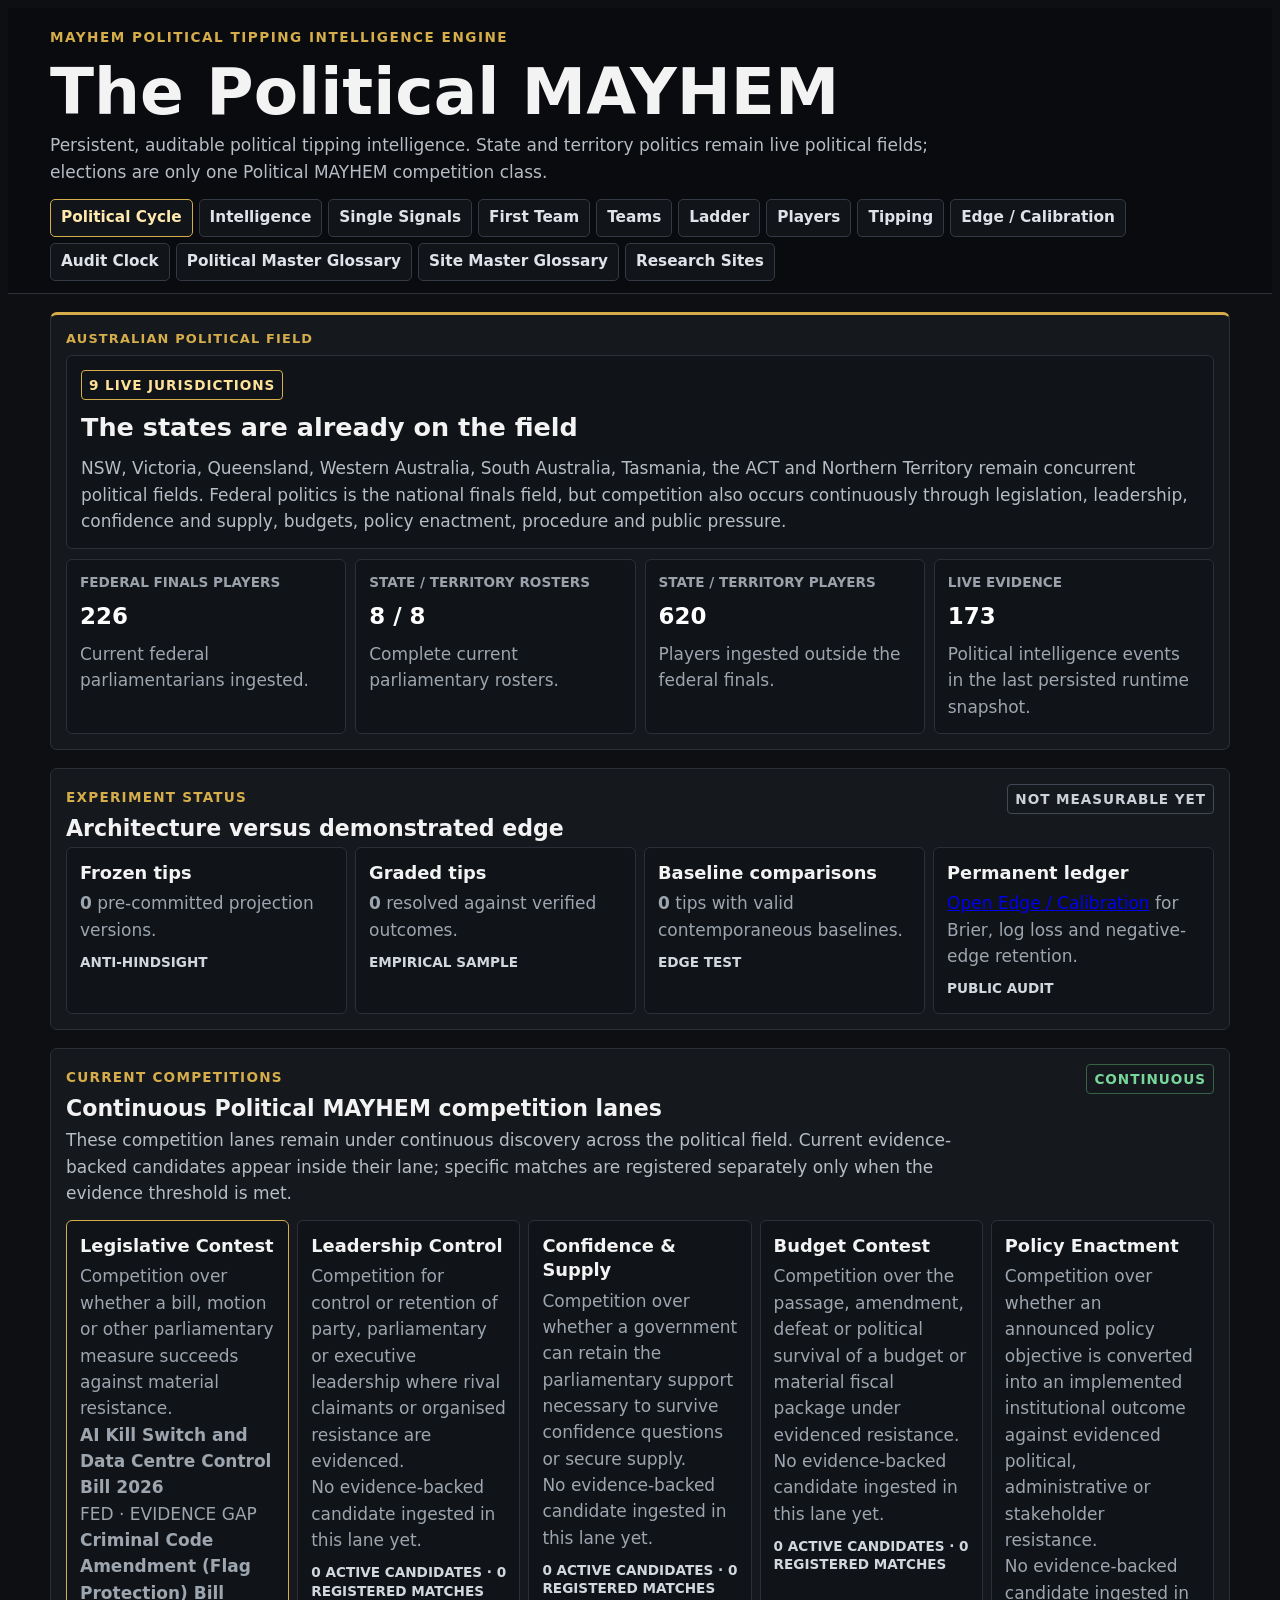
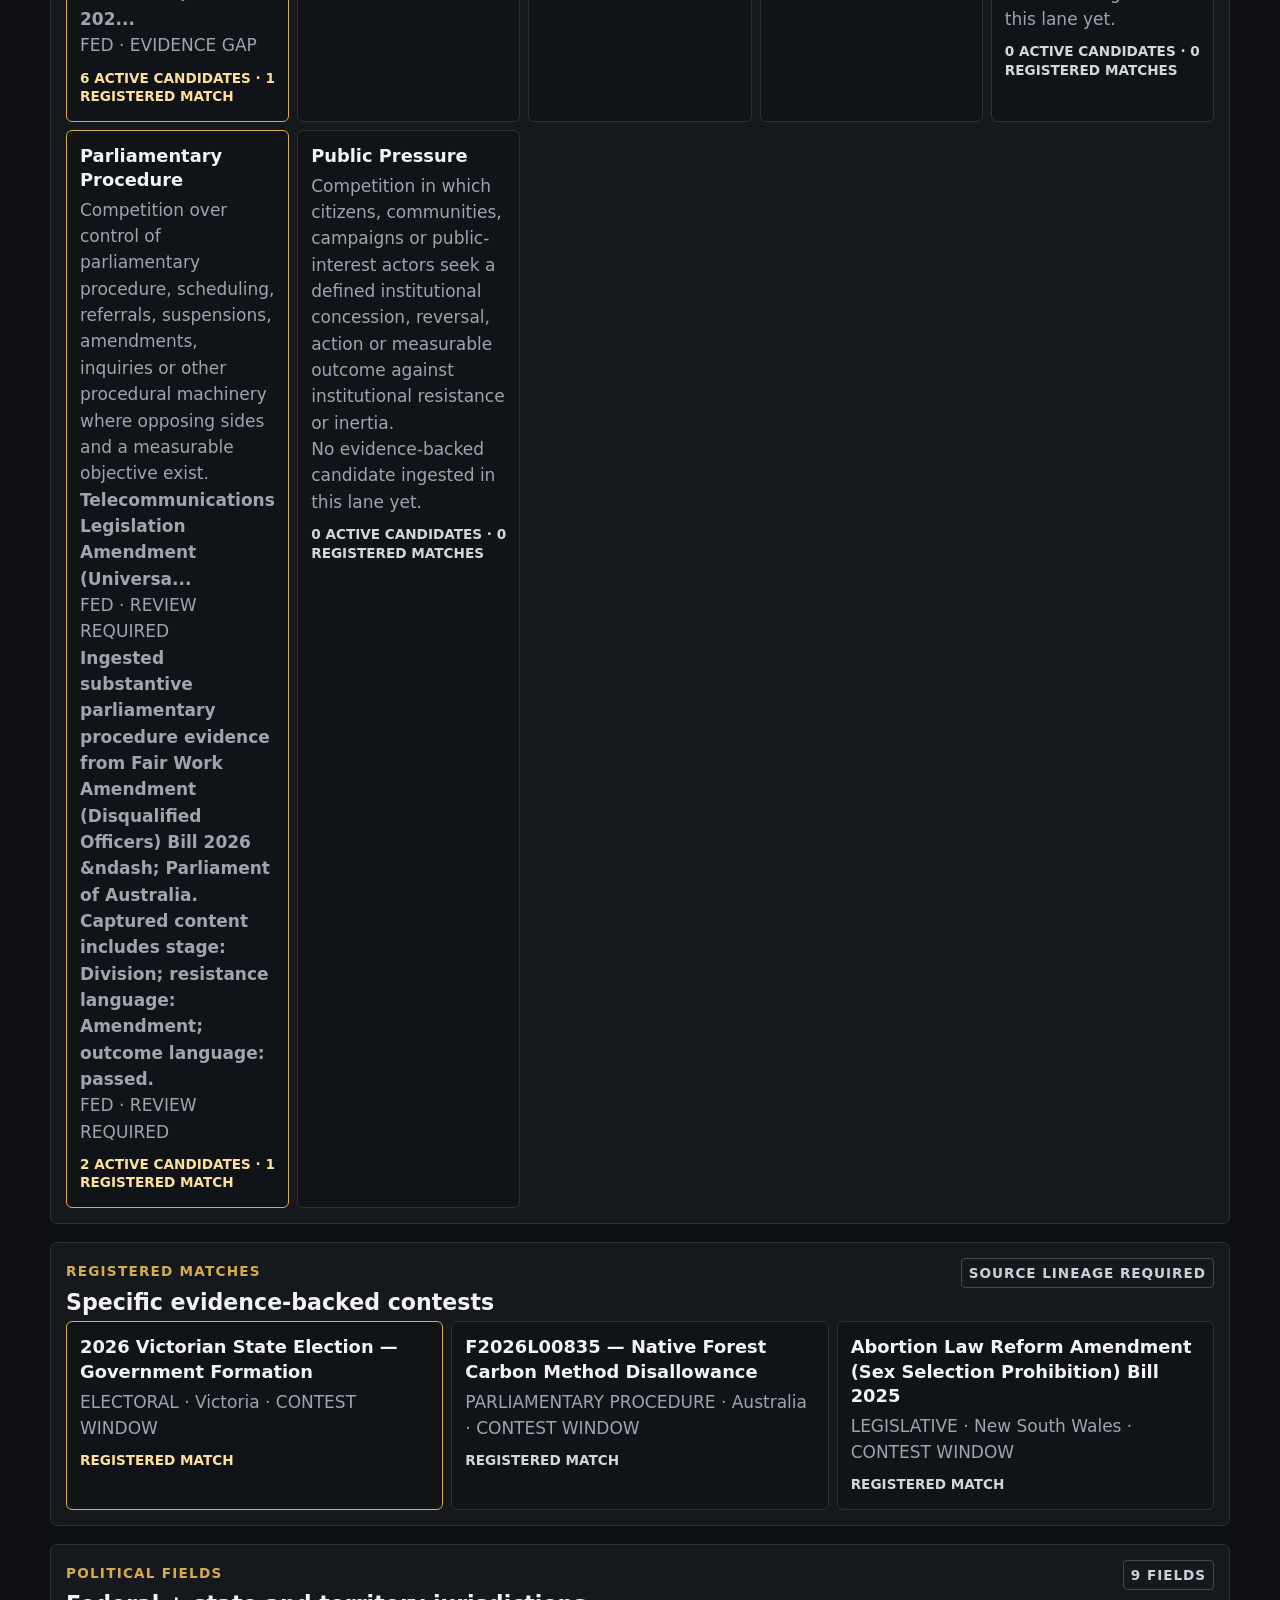
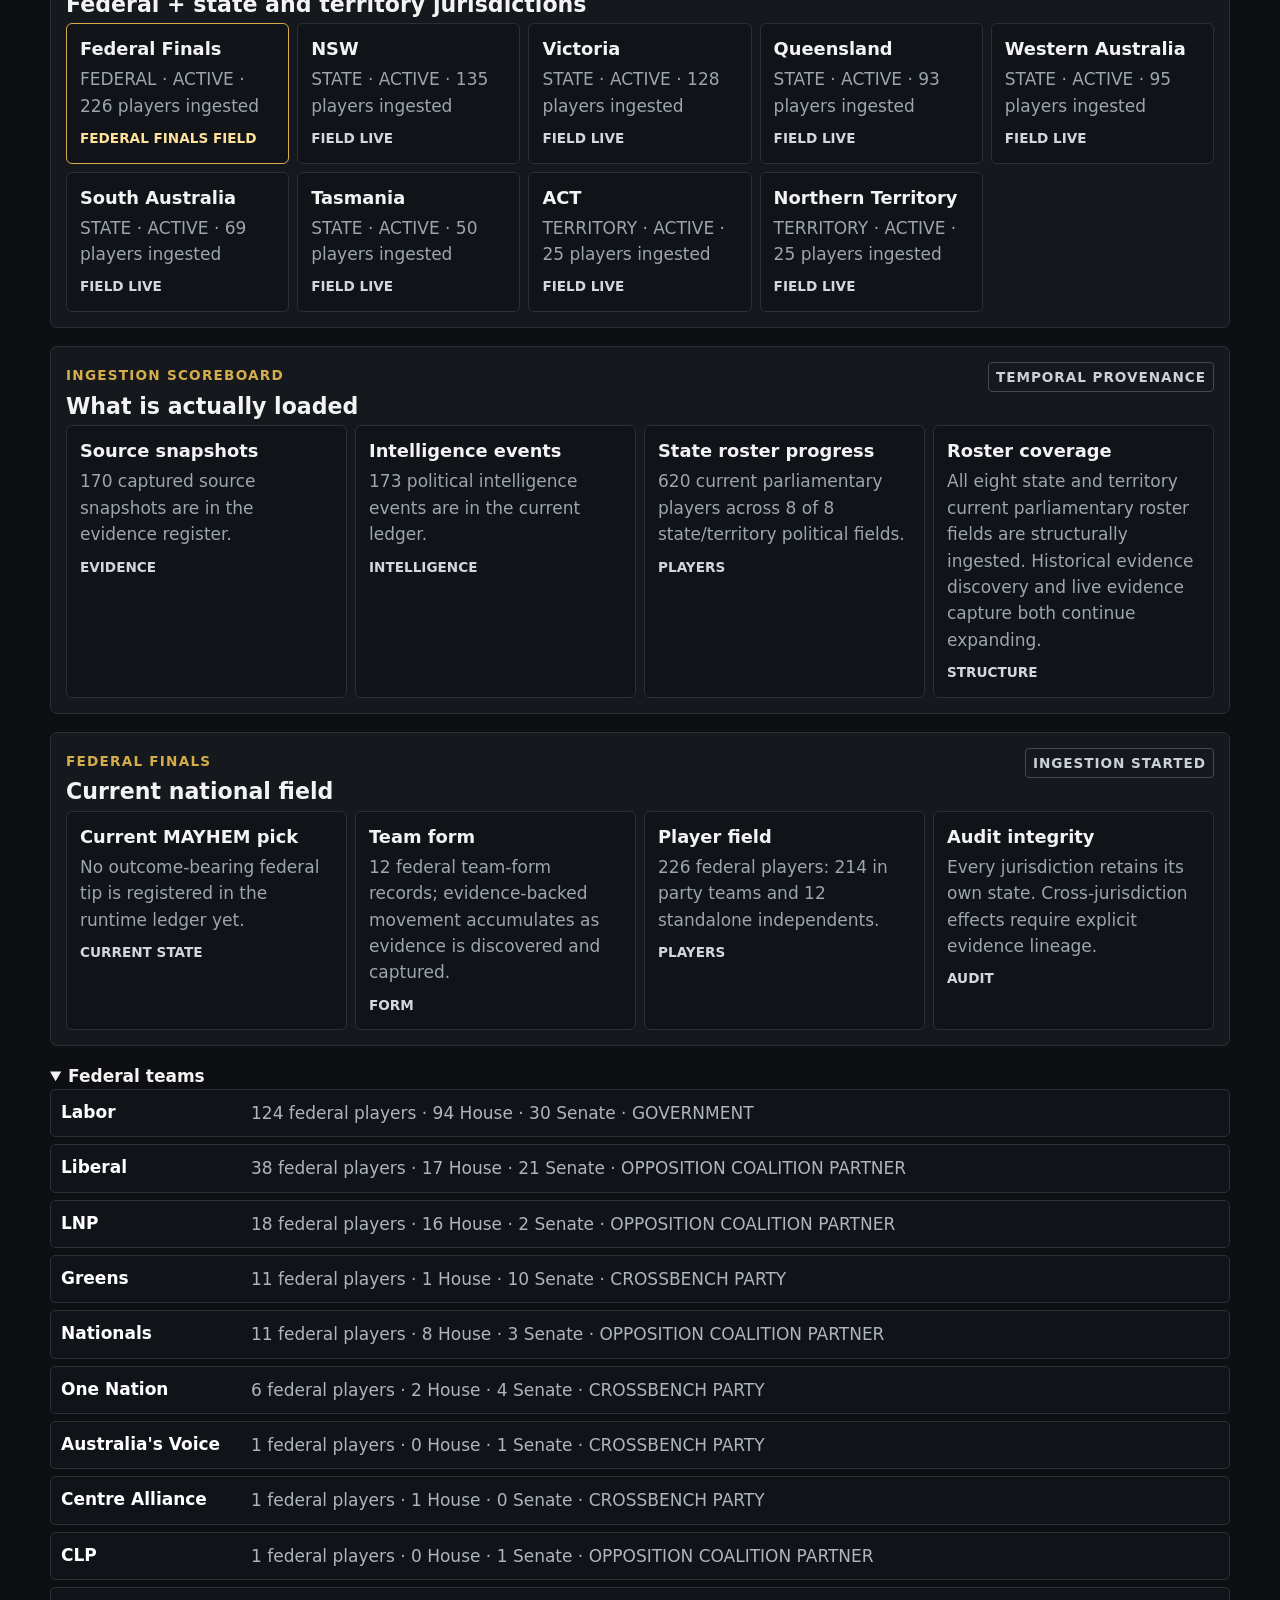
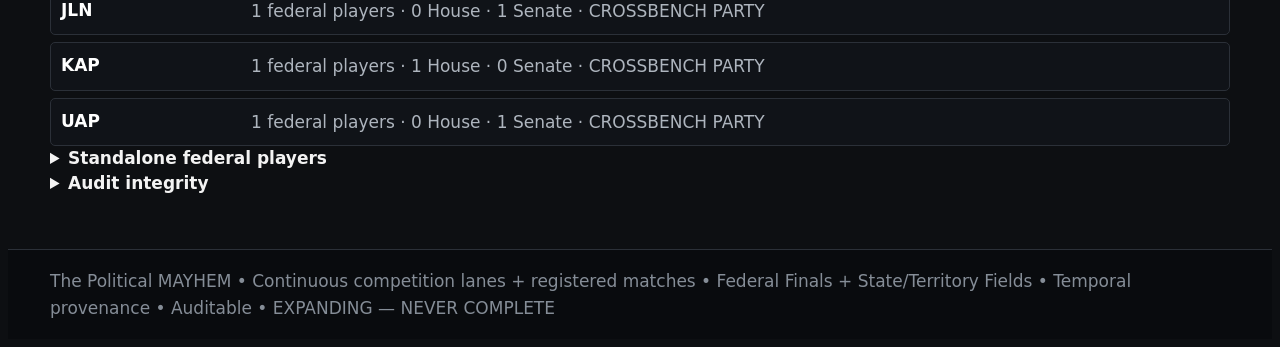
==== commit 994dc57a: "Expose First Team from main political field" ====
--- a/index.html
+++ b/index.html
@@ -1,6 +1,6 @@
 <!doctype html>
 <html lang="en"><head><meta charset="utf-8"><meta name="viewport" content="width=device-width,initial-scale=1"><title>The Political MAYHEM</title><link rel="stylesheet" href="site.css"></head>
-<body><header class="topbar"><div class="wrap"><p class="eyebrow">MAYHEM POLITICAL TIPPING INTELLIGENCE ENGINE</p><h1>The Political MAYHEM</h1><p class="lede">Persistent, auditable political tipping intelligence. State and territory politics remain live political fields; elections are only one Political MAYHEM competition class.</p><nav class="tabs"><a class="active" href="./">Political Cycle</a><a href="intelligence.html">Intelligence</a><a href="single-signals.html">Single Signals</a><a href="teams.html">Teams</a><a href="ladder.html">Ladder</a><a href="players.html">Players</a><a href="tipping.html">Tipping</a><a href="edge.html">Edge / Calibration</a><a href="audit-clock.html">Audit Clock</a><a href="glossary.html">Political Master Glossary</a><a href="site-master-glossary.html">Site Master Glossary</a><a href="sites.html">Research Sites</a></nav></div></header>
+<body><header class="topbar"><div class="wrap"><p class="eyebrow">MAYHEM POLITICAL TIPPING INTELLIGENCE ENGINE</p><h1>The Political MAYHEM</h1><p class="lede">Persistent, auditable political tipping intelligence. State and territory politics remain live political fields; elections are only one Political MAYHEM competition class.</p><nav class="tabs"><a class="active" href="./">Political Cycle</a><a href="intelligence.html">Intelligence</a><a href="single-signals.html">Single Signals</a><a href="first-team.html">First Team</a><a href="teams.html">Teams</a><a href="ladder.html">Ladder</a><a href="players.html">Players</a><a href="tipping.html">Tipping</a><a href="edge.html">Edge / Calibration</a><a href="audit-clock.html">Audit Clock</a><a href="glossary.html">Political Master Glossary</a><a href="site-master-glossary.html">Site Master Glossary</a><a href="sites.html">Research Sites</a></nav></div></header>
 <main class="wrap">
 <section class="scoreboard"><div class="kicker">AUSTRALIAN POLITICAL FIELD</div><div class="empty-state"><span class="state-pill">9 LIVE JURISDICTIONS</span><h2>The states are already on the field</h2><p>NSW, Victoria, Queensland, Western Australia, South Australia, Tasmania, the ACT and Northern Territory remain concurrent political fields. Federal politics is the national finals field, but competition also occurs continuously through legislation, leadership, confidence and supply, budgets, policy enactment, procedure and public pressure.</p></div><div class="watch-grid"><article><small>FEDERAL FINALS PLAYERS</small><strong>226</strong><p>Current federal parliamentarians ingested.</p></article><article><small>STATE / TERRITORY ROSTERS</small><strong id="metric-state-rosters">8 / 8</strong><p>Complete current parliamentary rosters.</p></article><article><small>STATE / TERRITORY PLAYERS</small><strong id="metric-state-players">620</strong><p>Players ingested outside the federal finals.</p></article><article><small>LIVE EVIDENCE</small><strong id="metric-events">18</strong><p>Political intelligence events in the last persisted runtime snapshot.</p></article></div></section>
 <section><div class="section-head"><div><span class="kicker">EXPERIMENT STATUS</span><h2>Architecture versus demonstrated edge</h2></div><span id="edge-home-state" class="status-built">EMPIRICAL EDGE NOT YET ESTABLISHED</span></div><div class="grid"><article><h3>Frozen tips</h3><p><strong id="edge-home-frozen">0</strong> pre-committed projection versions.</p><span>ANTI-HINDSIGHT</span></article><article><h3>Graded tips</h3><p><strong id="edge-home-graded">0</strong> resolved against verified outcomes.</p><span>EMPIRICAL SAMPLE</span></article><article><h3>Baseline comparisons</h3><p><strong id="edge-home-comparable">0</strong> tips with valid contemporaneous baselines.</p><span>EDGE TEST</span></article><article><h3>Permanent ledger</h3><p><a href="edge.html">Open Edge / Calibration</a> for Brier, log loss and negative-edge retention.</p><span>PUBLIC AUDIT</span></article></div></section>
